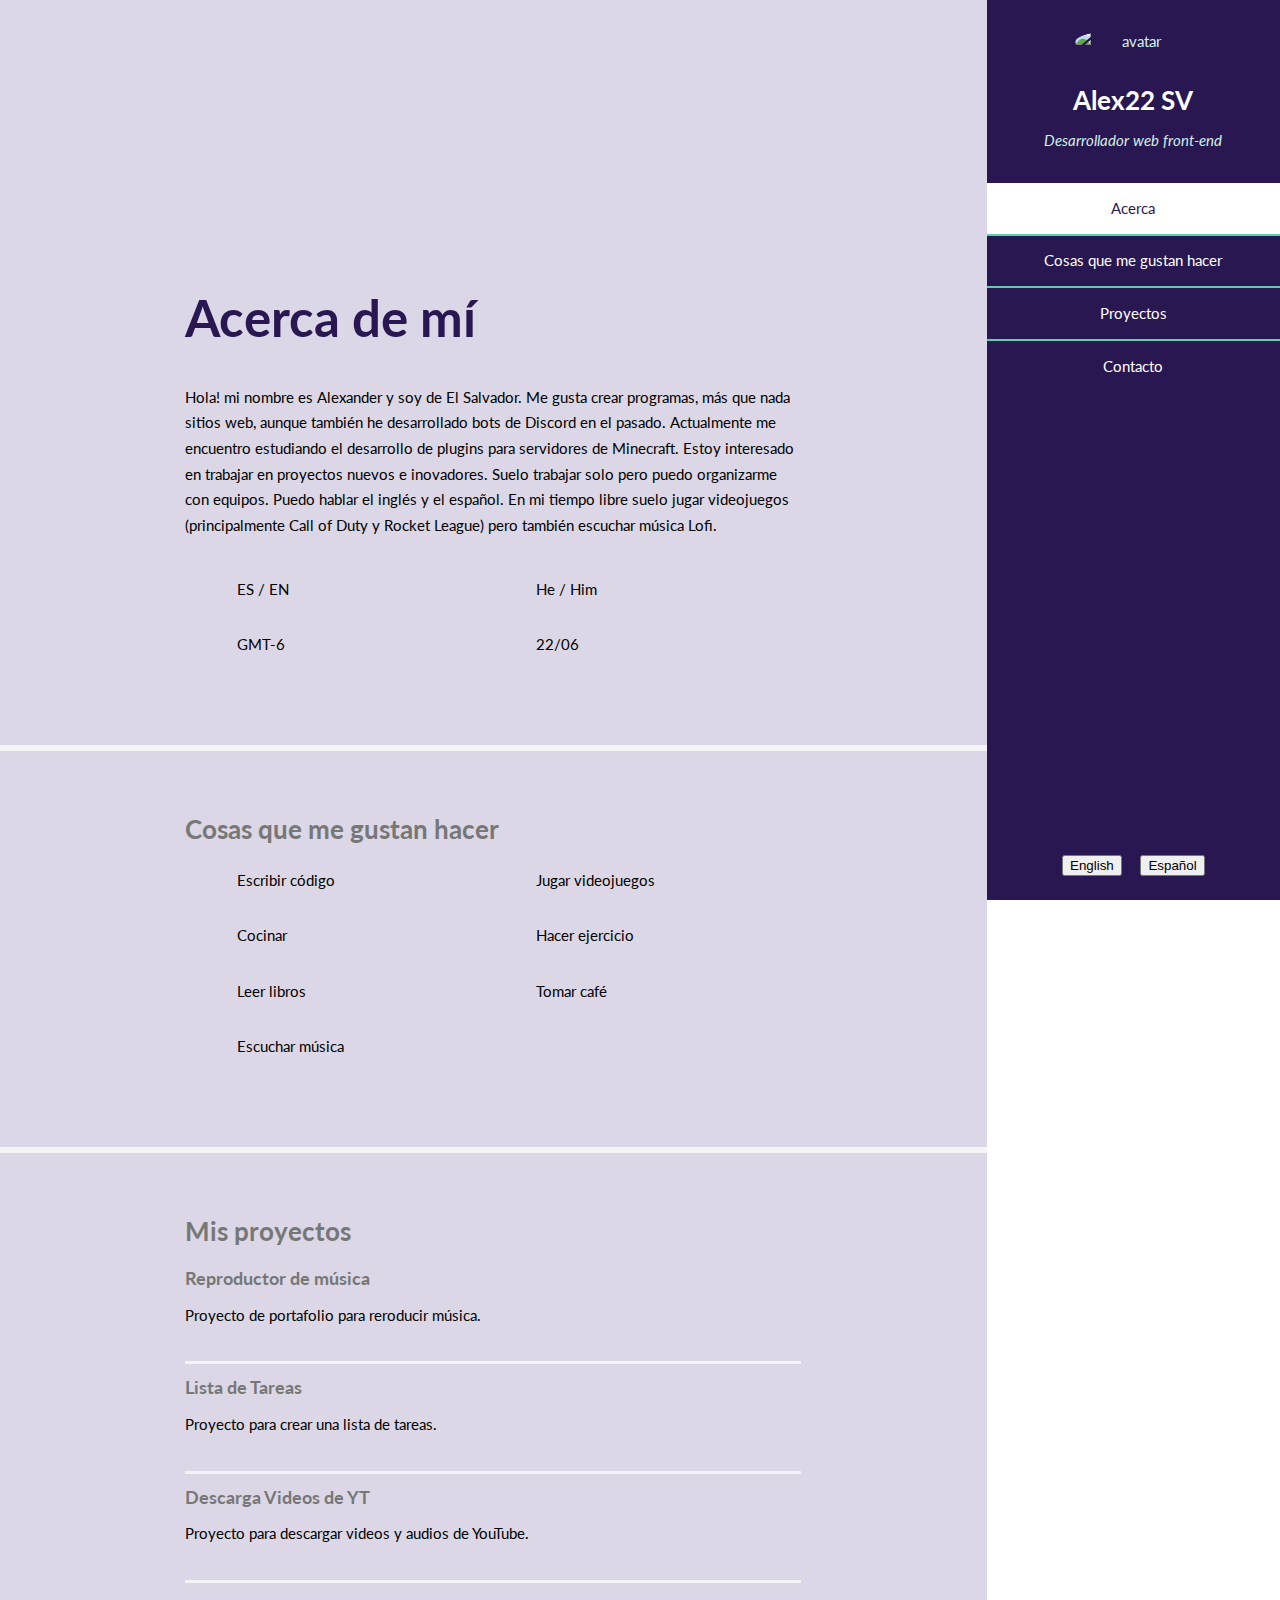
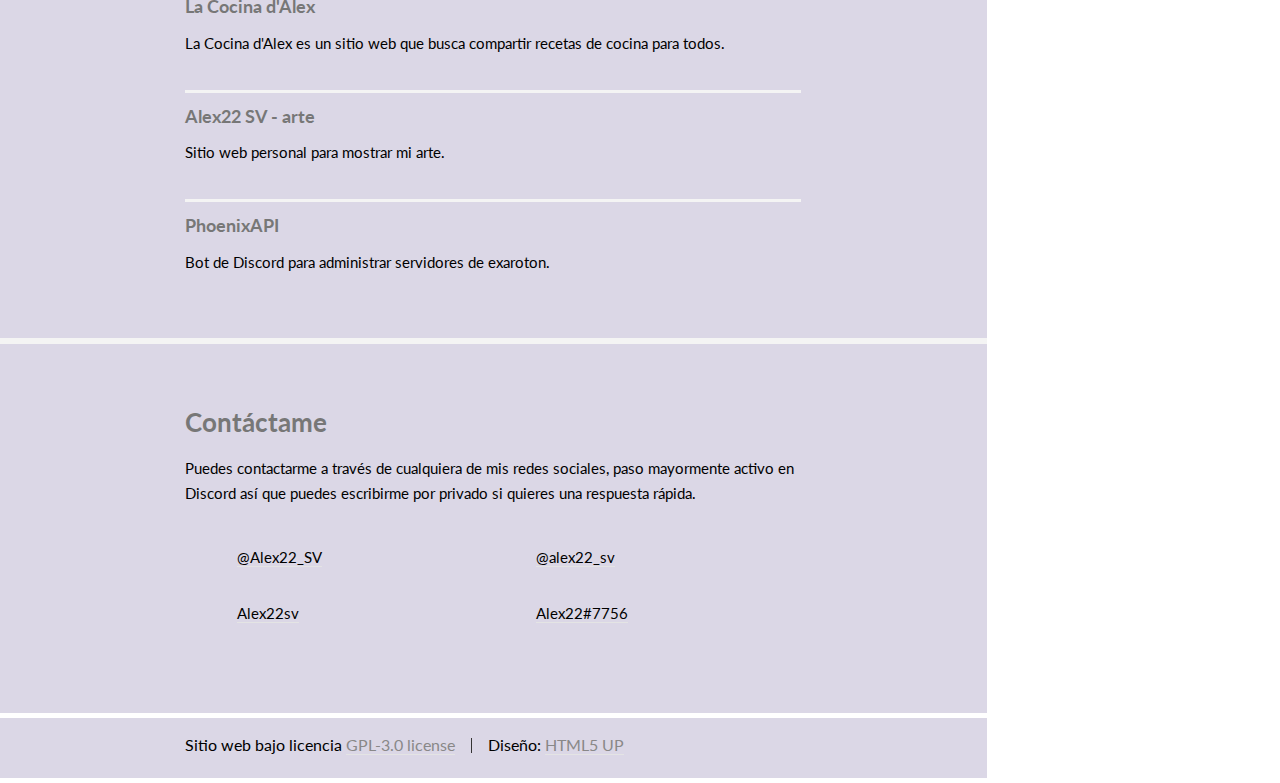
==== index.html @ afa1309d "Hide countdown nav option" ====
<!DOCTYPE HTML>
<!--
	Read Only by HTML5 UP
	html5up.net | @n33co
	Free for personal and commercial use under the CCA 3.0 license (html5up.net/license)
-->
<html>
	<head>
		<title>Alex22 SV</title>
		<meta charset="utf-8" />
		<meta name="viewport" content="width=device-width, initial-scale=1" />
		<!--[if lte IE 8]><script src="assets/js/ie/html5shiv.js"></script><![endif]-->
		<link rel="stylesheet" href="assets/css/main.css" />
		<!--[if lte IE 8]><link rel="stylesheet" href="assets/css/ie8.css" /><![endif]-->
		<link rel="stylesheet" href="https://cdnjs.cloudflare.com/ajax/libs/font-awesome/6.1.1/css/all.min.css">
		<link rel="icon" type="image/icon type" href="images/avatar.png">
	</head>
	<body>

		<!-- Header -->
			<section id="header">
				<header>
					<span class="image avatar"><img src="images/avatar.png" alt="avatar"/></span>
					<h1 id="logo"><a href="#">Alex22 SV</a></h1>
					<p id="occupation">Desarrollador web front-end</p>
				</header>
				<nav id="nav">
					<ul>
						<li><a href="#one" class="active" id="navAbout">Acerca</a></li>
						<!-- <li><a href="#five" id="navCountdown">Cuenta regresiva</a></li> -->
						<li><a href="#two" id="navThingsILikeToDo">Cosas que me gustan hacer</a></li>
						<li><a href="#three" id="navProjects">Proyectos</a></li>
						<li><a href="#four" id="navContact">Contacto</a></li>
					</ul>
				</nav>
				<footer>
					<ul class="icons">
						<!-- <li><a href="https://twitter.com/Alex22_SV" target="_blank" class="icon fa-twitter"><span class="label">Twitter</span></a></li>
						<li><a href="https://www.instagram.com/alex22_sv/" target="_blank" class="icon fa-instagram"><span class="label">Instagram</span></a></li>
						<li><a href="https://github.com/Alex22sv" target="_blank" class="icon fa-github"><span class="label">Github</span></a></li>
						<li><a href="https://discord.com/users/435534715831975938" target="_blank" class="icon fa-discord"><span class="label">Discord</span></a></li> -->
						<li><button onclick="changeLanguage('eng')" class="langbutton">English</button></li>
						<li><button onclick="changeLanguage('es')" class="langbutton">Español</button></li>
					</ul>
				</footer>
			</section>

		<!-- Wrapper -->
			<div id="wrapper">

				<!-- Main -->
					<div id="main">

						<!-- One -->
							<section id="one">
								<div class="container">
									<header class="major">
										<h2 id="titleAboutMe">Acerca de mí</h2>
									</header>
									<p id="descAboutMe">Hola! mi nombre es Alexander y soy de El Salvador. Me gusta crear programas, más que nada sitios web, aunque también he desarrollado bots de Discord en el pasado. Actualmente me encuentro estudiando el desarrollo de plugins para servidores de Minecraft. Estoy interesado en trabajar en proyectos nuevos e inovadores. Suelo trabajar solo pero puedo organizarme con equipos. Puedo hablar el inglés y el español. En mi tiempo libre suelo jugar videojuegos (principalmente Call of Duty y Rocket League) pero también escuchar música Lofi.</p>
									<ul class="feature-icons">
										<li class="fa-language">ES / EN</li>
										<li class="fa-user">He / Him</li>
										<li class="fa-clock">GMT-6</li>
										<li class="fa-cake-candles">22/06</li>
										<!-- <li class="fa-cake-candles"><div id="countdown"><span id="days"></span> días / <span id="hours"></span> horas / <span id="minutes"></span> minutos / <span id="seconds"></span> segundos</li> -->
									</ul>
								</div>
							</section>
						<!-- Birthday countdown -->
							<!-- <section id="five">
								<div class="container">
									<h3 id="countdownTitle">Cuenta regresiva a mi cumpleaños</h3>  
									<h3 id="countdownOverTitle" style="display: none;">¡Es mi cumpleaños!</h3>
									<div id="emojiContent" class="hidden emoji">  
										<span>🥳</span>  
										<span>🎉</span>  
										<span>🎂</span>  
									</div>
									<div id="countdown">  
										<ul>  
											<li><span id="days"></span> <span id="daysText">días</span></li>  
											<li><span id="hours"></span> <span id="hoursText">horas</span></li>  
											<li><span id="minutes"></span > <span id="minutesText">minutos</span></li>  
											<li><span id="seconds"></span> <span id="secondsText">segundos</span></li>  
										</ul>  
									</div>    
								</div>
							</section> -->
						<!-- Two -->
							<section id="two">
								<div class="container">
									<h3 id="thingsILikeToDoTitle">Cosas que me gustan hacer</h3>
									<!-- <p></p> -->
									<ul class="feature-icons">
										<li class="fa-code" id="writeCode">Escribir código</li>
										<li class="fa-gamepad" id="playVideogames">Jugar videojuegos</li>
										<li class="fa-utensils" id="cook">Cocinar</li>
										<li class="fa-dumbbell" id="workout">Hacer ejercicio</li>
										<li class="fa-book" id="readBooks">Leer libros</li>
										<li class="fa-coffee" id="drinkCoffee">Tomar café</li>
										<li class="fa-music" id="listenMusic">Escuchar música</li>
										
									</ul>
								</div>
							</section>

						<!-- Three -->
							<section id="three">
								<div class="container">
									<h3 id="projectsTitle">Mis proyectos</h3>
									<div class="features">
										<article>
											<a href="https://github.com/Alex22sv/ReproductorDeMusica" target="_blank">
												<h4 id="reproductorDeMusica">Reproductor de música</h4>
												<p id="reproductorDeMusicaDesc">Proyecto de portafolio para reroducir música.</p>
											</a>
										</article>
										<article>
											<a href="https://github.com/Alex22sv/ListaDeTareas" target="_blank">
												<h4 id="todoList">Lista de Tareas</h4>
												<p id="todoListDesc">Proyecto para crear una lista de tareas.</p>
											</a>
										</article>
										<article>
											<a href="https://github.com/Alex22sv/DescargaVideosDeYT" target="_blank">
												<h4 id="downloadYtVideos">Descarga Videos de YT</h4>
												<p id="downloadYtVideosDesc">Proyecto para descargar videos y audios de YouTube.</p>
											</a>
										</article>
										<article>
											<a href="https://lacocinadalex.tk" target="_blank">
												<h4 id="laCocinadAlex">La Cocina d'Alex</h4>
												<p id="laCocinadAlexDesc">La Cocina d'Alex es un sitio web que busca compartir recetas de cocina para todos.</p>
											</a>
										</article>
										<article>
											<a href="https://art.alex22sv.tk" target="_blank">
												<h4 id="alex22svArt">Alex22 SV - arte</h4>
												<p id="alex22svArtDesc">Sitio web personal para mostrar mi arte.</p>
											</a>
										</article>
										<article>
											<a href="https://github.com/Alex22sv/PhoenixAPI-Bot" target="_blank">
												<h4 id="phoenixapi">PhoenixAPI</h4>
												<p id="phoenixapiDesc">Bot de Discord para administrar servidores de exaroton.</p>
											</a>
										</article>
									</div>
								</div>
							</section>

						<!-- Four -->
							<section id="four">
								<div class="container">
									<h3 id="contactMeTitle">Contáctame</h3>
									<p id="contactMeDesc">Puedes contactarme a través de cualquiera de mis redes sociales, paso mayormente activo en Discord así que puedes escribirme por privado si quieres una respuesta rápida.</p>
									<ul class="feature-icons">
										<li class="fa-twitter"><a href="https://twitter.com/Alex22_SV" target="_blank">@Alex22_SV</a></li>
										<li class="fa-instagram"><a href="https://www.instagram.com/alex22_sv/" target="_blank">@alex22_sv</a></li>
										<li class="fa-github"><a href="https://github.com/Alex22sv" target="_blank">Alex22sv</a></li>
										<li class="fa-discord"><a href="https://discord.com/users/435534715831975938" target="_blank">Alex22#7756</a></li>
									</ul>
									<!-- <form method="post" action="#">
										<div class="row uniform">
											<div class="6u 12u(xsmall)"><input type="text" name="name" id="name" placeholder="Name" /></div>
											<div class="6u 12u(xsmall)"><input type="email" name="email" id="email" placeholder="Email" /></div>
										</div>
										<div class="row uniform">
											<div class="12u"><input type="text" name="subject" id="subject" placeholder="Subject" /></div>
										</div>
										<div class="row uniform">
											<div class="12u"><textarea name="message" id="message" placeholder="Message" rows="6"></textarea></div>
										</div>
										<div class="row uniform">
											<div class="12u">
												<ul class="actions">
													<li><input type="submit" class="special" value="Send Message" /></li>
													<li><input type="reset" value="Reset Form" /></li>
												</ul>
											</div>
										</div>
									</form> -->
								</div>
							</section>
					
					</div>
					<!-- Footer -->
					<section id="footer">
						<div class="container">
							<ul class="license">
								<li><span id="licenseText">Sitio web bajo licencia</span> <a href="https://www.gnu.org/licenses/gpl-3.0.html" target="_blank">GPL-3.0 license</a></li><li><span id="designText">Diseño</span>: <a href="https://html5up.net/" target="_blank">HTML5 UP</a></li>
							</ul>
						</div>
					</section>
			</div>

		<!-- Scripts -->
			<script src="assets/js/jquery.min.js"></script>
			<script src="assets/js/jquery.scrollzer.min.js"></script>
			<script src="assets/js/jquery.scrolly.min.js"></script>
			<script src="assets/js/skel.min.js"></script>
			<script src="assets/js/util.js"></script>
			<!--[if lte IE 8]><script src="assets/js/ie/respond.min.js"></script><![endif]-->
			<script src="assets/js/main.js"></script>

	</body>
	
</html>
---- assets/css/main.css ----
@import url("https://fonts.googleapis.com/css?family=Lato:400,400italic,700,700italic|Source+Code+Pro:400");

/*
	Read Only by HTML5 UP
	html5up.net | @n33co
	Free for personal and commercial use under the CCA 3.0 license (html5up.net/license)
*/

/* Reset */

	html, body, div, span, applet, object, iframe, h1, h2, h3, h4, h5, h6, p, blockquote, pre, a, abbr, acronym, address, big, cite, code, del, dfn, em, img, ins, kbd, q, s, samp, small, strike, strong, sub, sup, tt, var, b, u, i, center, dl, dt, dd, ol, ul, li, fieldset, form, label, legend, table, caption, tbody, tfoot, thead, tr, th, td, article, aside, canvas, details, embed, figure, figcaption, footer, header, hgroup, menu, nav, output, ruby, section, summary, time, mark, audio, video {
		margin: 0;
		padding: 0;
		border: 0;
		font-size: 100%;
		font: inherit;
		vertical-align: baseline;
	}

	article, aside, details, figcaption, figure, footer, header, hgroup, menu, nav, section {
		display: block;
	}

	body {
		line-height: 1;
	}
	#main {
		background-color: #dbd7e6;
	}

	ol, ul {
		list-style: none;
	}

	blockquote, q {
		quotes: none;
	}

	blockquote:before, blockquote:after, q:before, q:after {
		content: '';
		content: none;
	}

	table {
		border-collapse: collapse;
		border-spacing: 0;
	}

	body {
		-webkit-text-size-adjust: none;
	}

/* Box Model */

	*, *:before, *:after {
		-moz-box-sizing: border-box;
		-webkit-box-sizing: border-box;
		box-sizing: border-box;
	}

/* Containers */

	.container {
		margin-left: auto;
		margin-right: auto;
	}

	.container.\31 25\25 {
		width: 100%;
		max-width: 56.25em;
		min-width: 45em;
	}

	.container.\37 5\25 {
		width: 33.75em;
	}

	.container.\35 0\25 {
		width: 22.5em;
	}

	.container.\32 5\25 {
		width: 11.25em;
	}

	.container {
		width: 45em;
	}

	@media screen and (max-width: 1680px) {

		.container.\31 25\25 {
			width: 100%;
			max-width: 56.25em;
			min-width: 45em;
		}

		.container.\37 5\25 {
			width: 33.75em;
		}

		.container.\35 0\25 {
			width: 22.5em;
		}

		.container.\32 5\25 {
			width: 11.25em;
		}

		.container {
			width: 45em;
		}

	}

	@media screen and (max-width: 1280px) {

		.container.\31 25\25 {
			width: 100%;
			max-width: 52.5em;
			min-width: 42em;
		}

		.container.\37 5\25 {
			width: 31.5em;
		}

		.container.\35 0\25 {
			width: 21em;
		}

		.container.\32 5\25 {
			width: 10.5em;
		}

		.container {
			width: 42em;
		}

	}

	@media screen and (max-width: 1024px) {

		.container.\31 25\25 {
			width: 100%;
			max-width: 106.25%;
			min-width: 85%;
		}

		.container.\37 5\25 {
			width: 63.75%;
		}

		.container.\35 0\25 {
			width: 42.5%;
		}

		.container.\32 5\25 {
			width: 21.25%;
		}

		.container {
			width: 85% !important;
		}

	}

	@media screen and (max-width: 736px) {

		.container.\31 25\25 {
			width: 100%;
			max-width: 112.5%;
			min-width: 90%;
		}

		.container.\37 5\25 {
			width: 67.5%;
		}

		.container.\35 0\25 {
			width: 45%;
		}

		.container.\32 5\25 {
			width: 22.5%;
		}

		.container {
			width: 90% !important;
		}

	}

	@media screen and (max-width: 480px) {

		.container.\31 25\25 {
			width: 100%;
			max-width: 112.5%;
			min-width: 90%;
		}

		.container.\37 5\25 {
			width: 67.5%;
		}

		.container.\35 0\25 {
			width: 45%;
		}

		.container.\32 5\25 {
			width: 22.5%;
		}

		.container {
			width: 90% !important;
		}

	}

/* Grid */

	.row {
		border-bottom: solid 1px transparent;
		-moz-box-sizing: border-box;
		-webkit-box-sizing: border-box;
		box-sizing: border-box;
	}

	.row > * {
		float: left;
		-moz-box-sizing: border-box;
		-webkit-box-sizing: border-box;
		box-sizing: border-box;
	}

	.row:after, .row:before {
		content: '';
		display: block;
		clear: both;
		height: 0;
	}

	.row.uniform > * > :first-child {
		margin-top: 0;
	}

	.row.uniform > * > :last-child {
		margin-bottom: 0;
	}

	.row.\30 \25 > * {
		padding: 0 0 0 0em;
	}

	.row.\30 \25 {
		margin: 0 0 -1px 0em;
	}

	.row.uniform.\30 \25 > * {
		padding: 0em 0 0 0em;
	}

	.row.uniform.\30 \25 {
		margin: 0em 0 -1px 0em;
	}

	.row > * {
		padding: 0 0 0 2em;
	}

	.row {
		margin: 0 0 -1px -2em;
	}

	.row.uniform > * {
		padding: 2em 0 0 2em;
	}

	.row.uniform {
		margin: -2em 0 -1px -2em;
	}

	.row.\32 00\25 > * {
		padding: 0 0 0 4em;
	}

	.row.\32 00\25 {
		margin: 0 0 -1px -4em;
	}

	.row.uniform.\32 00\25 > * {
		padding: 4em 0 0 4em;
	}

	.row.uniform.\32 00\25 {
		margin: -4em 0 -1px -4em;
	}

	.row.\31 50\25 > * {
		padding: 0 0 0 3em;
	}

	.row.\31 50\25 {
		margin: 0 0 -1px -3em;
	}

	.row.uniform.\31 50\25 > * {
		padding: 3em 0 0 3em;
	}

	.row.uniform.\31 50\25 {
		margin: -3em 0 -1px -3em;
	}

	.row.\35 0\25 > * {
		padding: 0 0 0 1em;
	}

	.row.\35 0\25 {
		margin: 0 0 -1px -1em;
	}

	.row.uniform.\35 0\25 > * {
		padding: 1em 0 0 1em;
	}

	.row.uniform.\35 0\25 {
		margin: -1em 0 -1px -1em;
	}

	.row.\32 5\25 > * {
		padding: 0 0 0 0.5em;
	}

	.row.\32 5\25 {
		margin: 0 0 -1px -0.5em;
	}

	.row.uniform.\32 5\25 > * {
		padding: 0.5em 0 0 0.5em;
	}

	.row.uniform.\32 5\25 {
		margin: -0.5em 0 -1px -0.5em;
	}

	.\31 2u, .\31 2u\24 {
		width: 100%;
		clear: none;
		margin-left: 0;
	}

	.\31 1u, .\31 1u\24 {
		width: 91.6666666667%;
		clear: none;
		margin-left: 0;
	}

	.\31 0u, .\31 0u\24 {
		width: 83.3333333333%;
		clear: none;
		margin-left: 0;
	}

	.\39 u, .\39 u\24 {
		width: 75%;
		clear: none;
		margin-left: 0;
	}

	.\38 u, .\38 u\24 {
		width: 66.6666666667%;
		clear: none;
		margin-left: 0;
	}

	.\37 u, .\37 u\24 {
		width: 58.3333333333%;
		clear: none;
		margin-left: 0;
	}

	.\36 u, .\36 u\24 {
		width: 50%;
		clear: none;
		margin-left: 0;
	}

	.\35 u, .\35 u\24 {
		width: 41.6666666667%;
		clear: none;
		margin-left: 0;
	}

	.\34 u, .\34 u\24 {
		width: 33.3333333333%;
		clear: none;
		margin-left: 0;
	}

	.\33 u, .\33 u\24 {
		width: 25%;
		clear: none;
		margin-left: 0;
	}

	.\32 u, .\32 u\24 {
		width: 16.6666666667%;
		clear: none;
		margin-left: 0;
	}

	.\31 u, .\31 u\24 {
		width: 8.3333333333%;
		clear: none;
		margin-left: 0;
	}

	.\31 2u\24 + *,
	.\31 1u\24 + *,
	.\31 0u\24 + *,
	.\39 u\24 + *,
	.\38 u\24 + *,
	.\37 u\24 + *,
	.\36 u\24 + *,
	.\35 u\24 + *,
	.\34 u\24 + *,
	.\33 u\24 + *,
	.\32 u\24 + *,
	.\31 u\24 + * {
		clear: left;
	}

	.\-11u {
		margin-left: 91.66667%;
	}

	.\-10u {
		margin-left: 83.33333%;
	}

	.\-9u {
		margin-left: 75%;
	}

	.\-8u {
		margin-left: 66.66667%;
	}

	.\-7u {
		margin-left: 58.33333%;
	}

	.\-6u {
		margin-left: 50%;
	}

	.\-5u {
		margin-left: 41.66667%;
	}

	.\-4u {
		margin-left: 33.33333%;
	}

	.\-3u {
		margin-left: 25%;
	}

	.\-2u {
		margin-left: 16.66667%;
	}

	.\-1u {
		margin-left: 8.33333%;
	}

	@media screen and (max-width: 1680px) {

		.row > * {
			padding: 0 0 0 2em;
		}

		.row {
			margin: 0 0 -1px -2em;
		}

		.row.uniform > * {
			padding: 2em 0 0 2em;
		}

		.row.uniform {
			margin: -2em 0 -1px -2em;
		}

		.row.\32 00\25 > * {
			padding: 0 0 0 4em;
		}

		.row.\32 00\25 {
			margin: 0 0 -1px -4em;
		}

		.row.uniform.\32 00\25 > * {
			padding: 4em 0 0 4em;
		}

		.row.uniform.\32 00\25 {
			margin: -4em 0 -1px -4em;
		}

		.row.\31 50\25 > * {
			padding: 0 0 0 3em;
		}

		.row.\31 50\25 {
			margin: 0 0 -1px -3em;
		}

		.row.uniform.\31 50\25 > * {
			padding: 3em 0 0 3em;
		}

		.row.uniform.\31 50\25 {
			margin: -3em 0 -1px -3em;
		}

		.row.\35 0\25 > * {
			padding: 0 0 0 1em;
		}

		.row.\35 0\25 {
			margin: 0 0 -1px -1em;
		}

		.row.uniform.\35 0\25 > * {
			padding: 1em 0 0 1em;
		}

		.row.uniform.\35 0\25 {
			margin: -1em 0 -1px -1em;
		}

		.row.\32 5\25 > * {
			padding: 0 0 0 0.5em;
		}

		.row.\32 5\25 {
			margin: 0 0 -1px -0.5em;
		}

		.row.uniform.\32 5\25 > * {
			padding: 0.5em 0 0 0.5em;
		}

		.row.uniform.\32 5\25 {
			margin: -0.5em 0 -1px -0.5em;
		}

		.\31 2u\28xlarge\29, .\31 2u\24\28xlarge\29 {
			width: 100%;
			clear: none;
			margin-left: 0;
		}

		.\31 1u\28xlarge\29, .\31 1u\24\28xlarge\29 {
			width: 91.6666666667%;
			clear: none;
			margin-left: 0;
		}

		.\31 0u\28xlarge\29, .\31 0u\24\28xlarge\29 {
			width: 83.3333333333%;
			clear: none;
			margin-left: 0;
		}

		.\39 u\28xlarge\29, .\39 u\24\28xlarge\29 {
			width: 75%;
			clear: none;
			margin-left: 0;
		}

		.\38 u\28xlarge\29, .\38 u\24\28xlarge\29 {
			width: 66.6666666667%;
			clear: none;
			margin-left: 0;
		}

		.\37 u\28xlarge\29, .\37 u\24\28xlarge\29 {
			width: 58.3333333333%;
			clear: none;
			margin-left: 0;
		}

		.\36 u\28xlarge\29, .\36 u\24\28xlarge\29 {
			width: 50%;
			clear: none;
			margin-left: 0;
		}

		.\35 u\28xlarge\29, .\35 u\24\28xlarge\29 {
			width: 41.6666666667%;
			clear: none;
			margin-left: 0;
		}

		.\34 u\28xlarge\29, .\34 u\24\28xlarge\29 {
			width: 33.3333333333%;
			clear: none;
			margin-left: 0;
		}

		.\33 u\28xlarge\29, .\33 u\24\28xlarge\29 {
			width: 25%;
			clear: none;
			margin-left: 0;
		}

		.\32 u\28xlarge\29, .\32 u\24\28xlarge\29 {
			width: 16.6666666667%;
			clear: none;
			margin-left: 0;
		}

		.\31 u\28xlarge\29, .\31 u\24\28xlarge\29 {
			width: 8.3333333333%;
			clear: none;
			margin-left: 0;
		}

		.\31 2u\24\28xlarge\29 + *,
		.\31 1u\24\28xlarge\29 + *,
		.\31 0u\24\28xlarge\29 + *,
		.\39 u\24\28xlarge\29 + *,
		.\38 u\24\28xlarge\29 + *,
		.\37 u\24\28xlarge\29 + *,
		.\36 u\24\28xlarge\29 + *,
		.\35 u\24\28xlarge\29 + *,
		.\34 u\24\28xlarge\29 + *,
		.\33 u\24\28xlarge\29 + *,
		.\32 u\24\28xlarge\29 + *,
		.\31 u\24\28xlarge\29 + * {
			clear: left;
		}

		.\-11u\28xlarge\29 {
			margin-left: 91.66667%;
		}

		.\-10u\28xlarge\29 {
			margin-left: 83.33333%;
		}

		.\-9u\28xlarge\29 {
			margin-left: 75%;
		}

		.\-8u\28xlarge\29 {
			margin-left: 66.66667%;
		}

		.\-7u\28xlarge\29 {
			margin-left: 58.33333%;
		}

		.\-6u\28xlarge\29 {
			margin-left: 50%;
		}

		.\-5u\28xlarge\29 {
			margin-left: 41.66667%;
		}

		.\-4u\28xlarge\29 {
			margin-left: 33.33333%;
		}

		.\-3u\28xlarge\29 {
			margin-left: 25%;
		}

		.\-2u\28xlarge\29 {
			margin-left: 16.66667%;
		}

		.\-1u\28xlarge\29 {
			margin-left: 8.33333%;
		}

	}

	@media screen and (max-width: 1280px) {

		.row > * {
			padding: 0 0 0 1.5em;
		}

		.row {
			margin: 0 0 -1px -1.5em;
		}

		.row.uniform > * {
			padding: 1.5em 0 0 1.5em;
		}

		.row.uniform {
			margin: -1.5em 0 -1px -1.5em;
		}

		.row.\32 00\25 > * {
			padding: 0 0 0 3em;
		}

		.row.\32 00\25 {
			margin: 0 0 -1px -3em;
		}

		.row.uniform.\32 00\25 > * {
			padding: 3em 0 0 3em;
		}

		.row.uniform.\32 00\25 {
			margin: -3em 0 -1px -3em;
		}

		.row.\31 50\25 > * {
			padding: 0 0 0 2.25em;
		}

		.row.\31 50\25 {
			margin: 0 0 -1px -2.25em;
		}

		.row.uniform.\31 50\25 > * {
			padding: 2.25em 0 0 2.25em;
		}

		.row.uniform.\31 50\25 {
			margin: -2.25em 0 -1px -2.25em;
		}

		.row.\35 0\25 > * {
			padding: 0 0 0 0.75em;
		}

		.row.\35 0\25 {
			margin: 0 0 -1px -0.75em;
		}

		.row.uniform.\35 0\25 > * {
			padding: 0.75em 0 0 0.75em;
		}

		.row.uniform.\35 0\25 {
			margin: -0.75em 0 -1px -0.75em;
		}

		.row.\32 5\25 > * {
			padding: 0 0 0 0.375em;
		}

		.row.\32 5\25 {
			margin: 0 0 -1px -0.375em;
		}

		.row.uniform.\32 5\25 > * {
			padding: 0.375em 0 0 0.375em;
		}

		.row.uniform.\32 5\25 {
			margin: -0.375em 0 -1px -0.375em;
		}

		.\31 2u\28large\29, .\31 2u\24\28large\29 {
			width: 100%;
			clear: none;
			margin-left: 0;
		}

		.\31 1u\28large\29, .\31 1u\24\28large\29 {
			width: 91.6666666667%;
			clear: none;
			margin-left: 0;
		}

		.\31 0u\28large\29, .\31 0u\24\28large\29 {
			width: 83.3333333333%;
			clear: none;
			margin-left: 0;
		}

		.\39 u\28large\29, .\39 u\24\28large\29 {
			width: 75%;
			clear: none;
			margin-left: 0;
		}

		.\38 u\28large\29, .\38 u\24\28large\29 {
			width: 66.6666666667%;
			clear: none;
			margin-left: 0;
		}

		.\37 u\28large\29, .\37 u\24\28large\29 {
			width: 58.3333333333%;
			clear: none;
			margin-left: 0;
		}

		.\36 u\28large\29, .\36 u\24\28large\29 {
			width: 50%;
			clear: none;
			margin-left: 0;
		}

		.\35 u\28large\29, .\35 u\24\28large\29 {
			width: 41.6666666667%;
			clear: none;
			margin-left: 0;
		}

		.\34 u\28large\29, .\34 u\24\28large\29 {
			width: 33.3333333333%;
			clear: none;
			margin-left: 0;
		}

		.\33 u\28large\29, .\33 u\24\28large\29 {
			width: 25%;
			clear: none;
			margin-left: 0;
		}

		.\32 u\28large\29, .\32 u\24\28large\29 {
			width: 16.6666666667%;
			clear: none;
			margin-left: 0;
		}

		.\31 u\28large\29, .\31 u\24\28large\29 {
			width: 8.3333333333%;
			clear: none;
			margin-left: 0;
		}

		.\31 2u\24\28large\29 + *,
		.\31 1u\24\28large\29 + *,
		.\31 0u\24\28large\29 + *,
		.\39 u\24\28large\29 + *,
		.\38 u\24\28large\29 + *,
		.\37 u\24\28large\29 + *,
		.\36 u\24\28large\29 + *,
		.\35 u\24\28large\29 + *,
		.\34 u\24\28large\29 + *,
		.\33 u\24\28large\29 + *,
		.\32 u\24\28large\29 + *,
		.\31 u\24\28large\29 + * {
			clear: left;
		}

		.\-11u\28large\29 {
			margin-left: 91.66667%;
		}

		.\-10u\28large\29 {
			margin-left: 83.33333%;
		}

		.\-9u\28large\29 {
			margin-left: 75%;
		}

		.\-8u\28large\29 {
			margin-left: 66.66667%;
		}

		.\-7u\28large\29 {
			margin-left: 58.33333%;
		}

		.\-6u\28large\29 {
			margin-left: 50%;
		}

		.\-5u\28large\29 {
			margin-left: 41.66667%;
		}

		.\-4u\28large\29 {
			margin-left: 33.33333%;
		}

		.\-3u\28large\29 {
			margin-left: 25%;
		}

		.\-2u\28large\29 {
			margin-left: 16.66667%;
		}

		.\-1u\28large\29 {
			margin-left: 8.33333%;
		}

	}

	@media screen and (max-width: 1024px) {

		.row > * {
			padding: 0 0 0 1.5em;
		}

		.row {
			margin: 0 0 -1px -1.5em;
		}

		.row.uniform > * {
			padding: 1.5em 0 0 1.5em;
		}

		.row.uniform {
			margin: -1.5em 0 -1px -1.5em;
		}

		.row.\32 00\25 > * {
			padding: 0 0 0 3em;
		}

		.row.\32 00\25 {
			margin: 0 0 -1px -3em;
		}

		.row.uniform.\32 00\25 > * {
			padding: 3em 0 0 3em;
		}

		.row.uniform.\32 00\25 {
			margin: -3em 0 -1px -3em;
		}

		.row.\31 50\25 > * {
			padding: 0 0 0 2.25em;
		}

		.row.\31 50\25 {
			margin: 0 0 -1px -2.25em;
		}

		.row.uniform.\31 50\25 > * {
			padding: 2.25em 0 0 2.25em;
		}

		.row.uniform.\31 50\25 {
			margin: -2.25em 0 -1px -2.25em;
		}

		.row.\35 0\25 > * {
			padding: 0 0 0 0.75em;
		}

		.row.\35 0\25 {
			margin: 0 0 -1px -0.75em;
		}

		.row.uniform.\35 0\25 > * {
			padding: 0.75em 0 0 0.75em;
		}

		.row.uniform.\35 0\25 {
			margin: -0.75em 0 -1px -0.75em;
		}

		.row.\32 5\25 > * {
			padding: 0 0 0 0.375em;
		}

		.row.\32 5\25 {
			margin: 0 0 -1px -0.375em;
		}

		.row.uniform.\32 5\25 > * {
			padding: 0.375em 0 0 0.375em;
		}

		.row.uniform.\32 5\25 {
			margin: -0.375em 0 -1px -0.375em;
		}

		.\31 2u\28medium\29, .\31 2u\24\28medium\29 {
			width: 100%;
			clear: none;
			margin-left: 0;
		}

		.\31 1u\28medium\29, .\31 1u\24\28medium\29 {
			width: 91.6666666667%;
			clear: none;
			margin-left: 0;
		}

		.\31 0u\28medium\29, .\31 0u\24\28medium\29 {
			width: 83.3333333333%;
			clear: none;
			margin-left: 0;
		}

		.\39 u\28medium\29, .\39 u\24\28medium\29 {
			width: 75%;
			clear: none;
			margin-left: 0;
		}

		.\38 u\28medium\29, .\38 u\24\28medium\29 {
			width: 66.6666666667%;
			clear: none;
			margin-left: 0;
		}

		.\37 u\28medium\29, .\37 u\24\28medium\29 {
			width: 58.3333333333%;
			clear: none;
			margin-left: 0;
		}

		.\36 u\28medium\29, .\36 u\24\28medium\29 {
			width: 50%;
			clear: none;
			margin-left: 0;
		}

		.\35 u\28medium\29, .\35 u\24\28medium\29 {
			width: 41.6666666667%;
			clear: none;
			margin-left: 0;
		}

		.\34 u\28medium\29, .\34 u\24\28medium\29 {
			width: 33.3333333333%;
			clear: none;
			margin-left: 0;
		}

		.\33 u\28medium\29, .\33 u\24\28medium\29 {
			width: 25%;
			clear: none;
			margin-left: 0;
		}

		.\32 u\28medium\29, .\32 u\24\28medium\29 {
			width: 16.6666666667%;
			clear: none;
			margin-left: 0;
		}

		.\31 u\28medium\29, .\31 u\24\28medium\29 {
			width: 8.3333333333%;
			clear: none;
			margin-left: 0;
		}

		.\31 2u\24\28medium\29 + *,
		.\31 1u\24\28medium\29 + *,
		.\31 0u\24\28medium\29 + *,
		.\39 u\24\28medium\29 + *,
		.\38 u\24\28medium\29 + *,
		.\37 u\24\28medium\29 + *,
		.\36 u\24\28medium\29 + *,
		.\35 u\24\28medium\29 + *,
		.\34 u\24\28medium\29 + *,
		.\33 u\24\28medium\29 + *,
		.\32 u\24\28medium\29 + *,
		.\31 u\24\28medium\29 + * {
			clear: left;
		}

		.\-11u\28medium\29 {
			margin-left: 91.66667%;
		}

		.\-10u\28medium\29 {
			margin-left: 83.33333%;
		}

		.\-9u\28medium\29 {
			margin-left: 75%;
		}

		.\-8u\28medium\29 {
			margin-left: 66.66667%;
		}

		.\-7u\28medium\29 {
			margin-left: 58.33333%;
		}

		.\-6u\28medium\29 {
			margin-left: 50%;
		}

		.\-5u\28medium\29 {
			margin-left: 41.66667%;
		}

		.\-4u\28medium\29 {
			margin-left: 33.33333%;
		}

		.\-3u\28medium\29 {
			margin-left: 25%;
		}

		.\-2u\28medium\29 {
			margin-left: 16.66667%;
		}

		.\-1u\28medium\29 {
			margin-left: 8.33333%;
		}

	}

	@media screen and (max-width: 736px) {

		.row > * {
			padding: 0 0 0 1.25em;
		}

		.row {
			margin: 0 0 -1px -1.25em;
		}

		.row.uniform > * {
			padding: 1.25em 0 0 1.25em;
		}

		.row.uniform {
			margin: -1.25em 0 -1px -1.25em;
		}

		.row.\32 00\25 > * {
			padding: 0 0 0 2.5em;
		}

		.row.\32 00\25 {
			margin: 0 0 -1px -2.5em;
		}

		.row.uniform.\32 00\25 > * {
			padding: 2.5em 0 0 2.5em;
		}

		.row.uniform.\32 00\25 {
			margin: -2.5em 0 -1px -2.5em;
		}

		.row.\31 50\25 > * {
			padding: 0 0 0 1.875em;
		}

		.row.\31 50\25 {
			margin: 0 0 -1px -1.875em;
		}

		.row.uniform.\31 50\25 > * {
			padding: 1.875em 0 0 1.875em;
		}

		.row.uniform.\31 50\25 {
			margin: -1.875em 0 -1px -1.875em;
		}

		.row.\35 0\25 > * {
			padding: 0 0 0 0.625em;
		}

		.row.\35 0\25 {
			margin: 0 0 -1px -0.625em;
		}

		.row.uniform.\35 0\25 > * {
			padding: 0.625em 0 0 0.625em;
		}

		.row.uniform.\35 0\25 {
			margin: -0.625em 0 -1px -0.625em;
		}

		.row.\32 5\25 > * {
			padding: 0 0 0 0.3125em;
		}

		.row.\32 5\25 {
			margin: 0 0 -1px -0.3125em;
		}

		.row.uniform.\32 5\25 > * {
			padding: 0.3125em 0 0 0.3125em;
		}

		.row.uniform.\32 5\25 {
			margin: -0.3125em 0 -1px -0.3125em;
		}

		.\31 2u\28small\29, .\31 2u\24\28small\29 {
			width: 100%;
			clear: none;
			margin-left: 0;
		}

		.\31 1u\28small\29, .\31 1u\24\28small\29 {
			width: 91.6666666667%;
			clear: none;
			margin-left: 0;
		}

		.\31 0u\28small\29, .\31 0u\24\28small\29 {
			width: 83.3333333333%;
			clear: none;
			margin-left: 0;
		}

		.\39 u\28small\29, .\39 u\24\28small\29 {
			width: 75%;
			clear: none;
			margin-left: 0;
		}

		.\38 u\28small\29, .\38 u\24\28small\29 {
			width: 66.6666666667%;
			clear: none;
			margin-left: 0;
		}

		.\37 u\28small\29, .\37 u\24\28small\29 {
			width: 58.3333333333%;
			clear: none;
			margin-left: 0;
		}

		.\36 u\28small\29, .\36 u\24\28small\29 {
			width: 50%;
			clear: none;
			margin-left: 0;
		}

		.\35 u\28small\29, .\35 u\24\28small\29 {
			width: 41.6666666667%;
			clear: none;
			margin-left: 0;
		}

		.\34 u\28small\29, .\34 u\24\28small\29 {
			width: 33.3333333333%;
			clear: none;
			margin-left: 0;
		}

		.\33 u\28small\29, .\33 u\24\28small\29 {
			width: 25%;
			clear: none;
			margin-left: 0;
		}

		.\32 u\28small\29, .\32 u\24\28small\29 {
			width: 16.6666666667%;
			clear: none;
			margin-left: 0;
		}

		.\31 u\28small\29, .\31 u\24\28small\29 {
			width: 8.3333333333%;
			clear: none;
			margin-left: 0;
		}

		.\31 2u\24\28small\29 + *,
		.\31 1u\24\28small\29 + *,
		.\31 0u\24\28small\29 + *,
		.\39 u\24\28small\29 + *,
		.\38 u\24\28small\29 + *,
		.\37 u\24\28small\29 + *,
		.\36 u\24\28small\29 + *,
		.\35 u\24\28small\29 + *,
		.\34 u\24\28small\29 + *,
		.\33 u\24\28small\29 + *,
		.\32 u\24\28small\29 + *,
		.\31 u\24\28small\29 + * {
			clear: left;
		}

		.\-11u\28small\29 {
			margin-left: 91.66667%;
		}

		.\-10u\28small\29 {
			margin-left: 83.33333%;
		}

		.\-9u\28small\29 {
			margin-left: 75%;
		}

		.\-8u\28small\29 {
			margin-left: 66.66667%;
		}

		.\-7u\28small\29 {
			margin-left: 58.33333%;
		}

		.\-6u\28small\29 {
			margin-left: 50%;
		}

		.\-5u\28small\29 {
			margin-left: 41.66667%;
		}

		.\-4u\28small\29 {
			margin-left: 33.33333%;
		}

		.\-3u\28small\29 {
			margin-left: 25%;
		}

		.\-2u\28small\29 {
			margin-left: 16.66667%;
		}

		.\-1u\28small\29 {
			margin-left: 8.33333%;
		}

	}

	@media screen and (max-width: 480px) {

		.row > * {
			padding: 0 0 0 1.25em;
		}

		.row {
			margin: 0 0 -1px -1.25em;
		}

		.row.uniform > * {
			padding: 1.25em 0 0 1.25em;
		}

		.row.uniform {
			margin: -1.25em 0 -1px -1.25em;
		}

		.row.\32 00\25 > * {
			padding: 0 0 0 2.5em;
		}

		.row.\32 00\25 {
			margin: 0 0 -1px -2.5em;
		}

		.row.uniform.\32 00\25 > * {
			padding: 2.5em 0 0 2.5em;
		}

		.row.uniform.\32 00\25 {
			margin: -2.5em 0 -1px -2.5em;
		}

		.row.\31 50\25 > * {
			padding: 0 0 0 1.875em;
		}

		.row.\31 50\25 {
			margin: 0 0 -1px -1.875em;
		}

		.row.uniform.\31 50\25 > * {
			padding: 1.875em 0 0 1.875em;
		}

		.row.uniform.\31 50\25 {
			margin: -1.875em 0 -1px -1.875em;
		}

		.row.\35 0\25 > * {
			padding: 0 0 0 0.625em;
		}

		.row.\35 0\25 {
			margin: 0 0 -1px -0.625em;
		}

		.row.uniform.\35 0\25 > * {
			padding: 0.625em 0 0 0.625em;
		}

		.row.uniform.\35 0\25 {
			margin: -0.625em 0 -1px -0.625em;
		}

		.row.\32 5\25 > * {
			padding: 0 0 0 0.3125em;
		}

		.row.\32 5\25 {
			margin: 0 0 -1px -0.3125em;
		}

		.row.uniform.\32 5\25 > * {
			padding: 0.3125em 0 0 0.3125em;
		}

		.row.uniform.\32 5\25 {
			margin: -0.3125em 0 -1px -0.3125em;
		}

		.\31 2u\28xsmall\29, .\31 2u\24\28xsmall\29 {
			width: 100%;
			clear: none;
			margin-left: 0;
		}

		.\31 1u\28xsmall\29, .\31 1u\24\28xsmall\29 {
			width: 91.6666666667%;
			clear: none;
			margin-left: 0;
		}

		.\31 0u\28xsmall\29, .\31 0u\24\28xsmall\29 {
			width: 83.3333333333%;
			clear: none;
			margin-left: 0;
		}

		.\39 u\28xsmall\29, .\39 u\24\28xsmall\29 {
			width: 75%;
			clear: none;
			margin-left: 0;
		}

		.\38 u\28xsmall\29, .\38 u\24\28xsmall\29 {
			width: 66.6666666667%;
			clear: none;
			margin-left: 0;
		}

		.\37 u\28xsmall\29, .\37 u\24\28xsmall\29 {
			width: 58.3333333333%;
			clear: none;
			margin-left: 0;
		}

		.\36 u\28xsmall\29, .\36 u\24\28xsmall\29 {
			width: 50%;
			clear: none;
			margin-left: 0;
		}

		.\35 u\28xsmall\29, .\35 u\24\28xsmall\29 {
			width: 41.6666666667%;
			clear: none;
			margin-left: 0;
		}

		.\34 u\28xsmall\29, .\34 u\24\28xsmall\29 {
			width: 33.3333333333%;
			clear: none;
			margin-left: 0;
		}

		.\33 u\28xsmall\29, .\33 u\24\28xsmall\29 {
			width: 25%;
			clear: none;
			margin-left: 0;
		}

		.\32 u\28xsmall\29, .\32 u\24\28xsmall\29 {
			width: 16.6666666667%;
			clear: none;
			margin-left: 0;
		}

		.\31 u\28xsmall\29, .\31 u\24\28xsmall\29 {
			width: 8.3333333333%;
			clear: none;
			margin-left: 0;
		}

		.\31 2u\24\28xsmall\29 + *,
		.\31 1u\24\28xsmall\29 + *,
		.\31 0u\24\28xsmall\29 + *,
		.\39 u\24\28xsmall\29 + *,
		.\38 u\24\28xsmall\29 + *,
		.\37 u\24\28xsmall\29 + *,
		.\36 u\24\28xsmall\29 + *,
		.\35 u\24\28xsmall\29 + *,
		.\34 u\24\28xsmall\29 + *,
		.\33 u\24\28xsmall\29 + *,
		.\32 u\24\28xsmall\29 + *,
		.\31 u\24\28xsmall\29 + * {
			clear: left;
		}

		.\-11u\28xsmall\29 {
			margin-left: 91.66667%;
		}

		.\-10u\28xsmall\29 {
			margin-left: 83.33333%;
		}

		.\-9u\28xsmall\29 {
			margin-left: 75%;
		}

		.\-8u\28xsmall\29 {
			margin-left: 66.66667%;
		}

		.\-7u\28xsmall\29 {
			margin-left: 58.33333%;
		}

		.\-6u\28xsmall\29 {
			margin-left: 50%;
		}

		.\-5u\28xsmall\29 {
			margin-left: 41.66667%;
		}

		.\-4u\28xsmall\29 {
			margin-left: 33.33333%;
		}

		.\-3u\28xsmall\29 {
			margin-left: 25%;
		}

		.\-2u\28xsmall\29 {
			margin-left: 16.66667%;
		}

		.\-1u\28xsmall\29 {
			margin-left: 8.33333%;
		}

	}

/* Basic */

	body {
		background: #fff;
	}

	body, input, select, textarea {
		color: black;
		font-family: "Lato", sans-serif;
		font-size: 16pt;
		font-weight: 400;
		line-height: 1.75em;
	}

	a {
		-moz-transition: color 0.2s ease-in-out, border-color 0.2s ease-in-out;
		-webkit-transition: color 0.2s ease-in-out, border-color 0.2s ease-in-out;
		-ms-transition: color 0.2s ease-in-out, border-color 0.2s ease-in-out;
		transition: color 0.2s ease-in-out, border-color 0.2s ease-in-out;
		border-bottom: solid 1px #e4e4e4;
		color: inherit;
		text-decoration: none;
	}

		a:hover {
			border-bottom-color: transparent;
			color: #291752 !important;
		}

	strong, b {
		color: #777;
		font-weight: 700;
	}

	em, i {
		font-style: italic;
	}

	p {
		margin: 0 0 2.25em 0;
	}

	h1, h2, h3, h4, h5, h6 {
		color: #777;
		font-weight: 700;
		line-height: 1em;
		margin: 0 0 0.5625em 0;
	}

		h1 a, h2 a, h3 a, h4 a, h5 a, h6 a {
			border: 0;
			color: inherit;
			text-decoration: none;
		}

	h2 {
		font-size: 2em;
		line-height: 1.5em;
	}

	h3 {
		font-size: 1.75em;
		line-height: 1.5em;
	}

	h4 {
		font-size: 1.25em;
		line-height: 1.5em;
	}

	h5 {
		font-size: 0.9em;
		line-height: 1.5em;
	}

	h6 {
		font-size: 0.7em;
		line-height: 1.5em;
	}

	sub {
		font-size: 0.8em;
		position: relative;
		top: 0.5em;
	}

	sup {
		font-size: 0.8em;
		position: relative;
		top: -0.5em;
	}

	hr {
		border: 0;
		border-bottom: solid 2px #f4f4f4;
		margin: 2.25em 0;
	}

		hr.major {
			margin: 3.375em 0;
		}

	blockquote {
		border-left: solid 8px #e4e4e4;
		font-style: italic;
		margin: 0 0 2.25em 0;
		padding: 0.5em 0 0.5em 2em;
	}

	code {
		background: #555;
		border-radius: 5px;
		color: #fff;
		font-family: "Source Code Pro", monospace;
		font-size: 0.9em;
		margin: 0 0.25em;
		padding: 0.25em 0.65em;
	}

	pre {
		font-family: "Source Code Pro", monospace;
		font-size: 0.9em;
		margin: 0 0 2.25em 0;
	}

		pre code {
			-webkit-overflow-scrolling: touch;
			display: block;
			line-height: 1.5em;
			overflow-x: auto;
			padding: 1em 1.5em;
		}

	.align-left {
		text-align: left;
	}

	.align-center {
		text-align: center;
	}

	.align-right {
		text-align: right;
	}

/* Section/Article */

	section.special, article.special {
		text-align: center;
	}

	header p {
		color: #aaa;
		position: relative;
		margin: 0 0 1.6875em 0;
	}

	header h2 + p {
		font-size: 1.25em;
		margin-top: -0.5em;
		line-height: 1.5em;
	}

	header h3 + p {
		font-size: 1.1em;
		margin-top: -0.35em;
		line-height: 1.5em;
	}

	header h4 + p,
	header h5 + p,
	header h6 + p {
		font-size: 0.9em;
		margin-top: -0.25em;
		line-height: 1.5em;
	}

	header.major h2 {
		color: #291752;
		font-size: 3.5em;
	}

		header.major h2 + p {
			color: #777;
			font-size: 1.75em;
			font-weight: 700;
			margin-top: -0.75em;
		}

/* Form */

	form {
		margin: 0 0 2.25em 0;
	}

	label {
		color: #777;
		display: block;
		font-size: 0.9em;
		font-weight: 700;
		margin: 0 0 1.125em 0;
	}

	input::-moz-focus-inner {
		border: 0;
		padding: 0;
	}

	input[type="text"],
	input[type="password"],
	input[type="email"],
	select,
	textarea {
		-moz-appearance: none;
		-webkit-appearance: none;
		-ms-appearance: none;
		appearance: none;
		border-radius: 5px;
		border: none;
		border: solid 2px #e4e4e4;
		color: inherit;
		display: block;
		outline: 0;
		padding: 0 1em;
		text-decoration: none;
		width: 100%;
	}

		input[type="text"]:invalid,
		input[type="password"]:invalid,
		input[type="email"]:invalid,
		select:invalid,
		textarea:invalid {
			box-shadow: none;
		}

		input[type="text"]:focus,
		input[type="password"]:focus,
		input[type="email"]:focus,
		select:focus,
		textarea:focus {
			border-color: #291752;
		}

	.select-wrapper {
		text-decoration: none;
		display: block;
		position: relative;
	}

		.select-wrapper:before {
			-moz-osx-font-smoothing: grayscale;
			-webkit-font-smoothing: antialiased;
			font-family: FontAwesome;
			font-style: normal;
			font-weight: normal;
			text-transform: none !important;
		}

		.select-wrapper:before {
			color: #e4e4e4;
			content: '\f078';
			display: block;
			height: 2.75em;
			line-height: 2.75em;
			pointer-events: none;
			position: absolute;
			right: 0;
			text-align: center;
			top: 0;
			width: 2.75em;
		}

		.select-wrapper select::-ms-expand {
			display: none;
		}

	input[type="text"],
	input[type="password"],
	input[type="email"],
	select {
		height: 2.75em;
	}

	textarea {
		padding: 0.75em 1em;
	}

	input[type="checkbox"],
	input[type="radio"] {
		-moz-appearance: none;
		-webkit-appearance: none;
		-ms-appearance: none;
		appearance: none;
		display: block;
		float: left;
		margin-right: -2em;
		opacity: 0;
		width: 1em;
		z-index: -1;
	}

		input[type="checkbox"] + label,
		input[type="radio"] + label {
			text-decoration: none;
			color: black;
			cursor: pointer;
			display: inline-block;
			font-size: 1em;
			font-weight: 400;
			padding-left: 2.4em;
			padding-right: 0.75em;
			position: relative;
		}

			input[type="checkbox"] + label:before,
			input[type="radio"] + label:before {
				-moz-osx-font-smoothing: grayscale;
				-webkit-font-smoothing: antialiased;
				font-family: FontAwesome;
				font-style: normal;
				font-weight: normal;
				text-transform: none !important;
			}

			input[type="checkbox"] + label:before,
			input[type="radio"] + label:before {
				background: #fafafa;
				border-radius: 5px;
				border: solid 2px #e4e4e4;
				content: '';
				display: inline-block;
				height: 1.65em;
				left: 0;
				line-height: 1.58125em;
				position: absolute;
				text-align: center;
				top: 0;
				width: 1.65em;
			}

		input[type="checkbox"]:checked + label:before,
		input[type="radio"]:checked + label:before {
			background: #989898;
			border-color: #989898;
			color: #ffffff;
			content: '\f00c';
		}

		input[type="checkbox"]:focus + label:before,
		input[type="radio"]:focus + label:before {
			border-color: #291752;
		}

	input[type="checkbox"] + label:before {
		border-radius: 5px;
	}

	input[type="radio"] + label:before {
		border-radius: 100%;
	}

	::-webkit-input-placeholder {
		color: #aaa !important;
		font-style: italic;
		opacity: 1.0;
	}

	:-moz-placeholder {
		color: #aaa !important;
		font-style: italic;
		opacity: 1.0;
	}

	::-moz-placeholder {
		color: #aaa !important;
		font-style: italic;
		opacity: 1.0;
	}

	:-ms-input-placeholder {
		color: #aaa !important;
		font-style: italic;
		opacity: 1.0;
	}

	.formerize-placeholder {
		color: #aaa !important;
		font-style: italic;
		opacity: 1.0;
	}

/* Box */

	.box {
		border-radius: 5px;
		border: solid 2px #e4e4e4;
		margin-bottom: 2.25em;
		padding: 1.5em;
	}

		.box > :last-child,
		.box > :last-child > :last-child,
		.box > :last-child > :last-child > :last-child {
			margin-bottom: 0;
		}

		.box.alt {
			border: 0;
			border-radius: 0;
			padding: 0;
		}

/* Icon */

	.icon {
		text-decoration: none;
		border-bottom: none;
		position: relative;
	}

		.icon:before {
			-moz-osx-font-smoothing: grayscale;
			-webkit-font-smoothing: antialiased;
			font-family: FontAwesome;
			font-style: normal;
			font-weight: normal;
			text-transform: none !important;
		}

		.icon > .label {
			display: none;
		}

/* Image */

	.image {
		border-radius: 5px;
		border: 0;
		display: inline-block;
		position: relative;
	}

		.image img {
			border-radius: 5px;
			display: block;
		}

		.image.left {
			float: left;
			margin: 0 2.5em 2em 0;
			top: 0.25em;
		}

		.image.right {
			float: right;
			margin: 0 0 2em 2.5em;
			top: 0.25em;
		}

		.image.fit {
			display: block;
			margin: 0 0 2.25em 0;
			width: 100%;
		}

			.image.fit img {
				display: block;
				width: 100%;
			}

		.image.avatar {
			border-radius: 100%;
			overflow: hidden;
		}

			.image.avatar img {
				border-radius: 100%;
				display: block;
				width: 100%;
			}

/* List */

	ol {
		list-style: decimal;
		margin: 0 0 2.25em 0;
		padding-left: 1.25em;
	}

		ol li {
			padding-left: 0.25em;
		}

	ul {
		list-style: disc;
		margin: 0 0 2.25em 0;
		padding-left: 1em;
	}

		ul li {
			padding-left: 0.5em;
		}

		ul.alt {
			list-style: none;
			padding-left: 0;
		}

			ul.alt li {
				border-top: solid 2px #f4f4f4;
				padding: 0.5em 0;
			}

				ul.alt li:first-child {
					border-top: 0;
					padding-top: 0;
				}

		ul.feature-icons {
			list-style: none;
			padding-left: 0;
		}

			ul.feature-icons li {
				text-decoration: none;
				display: inline-block;
				margin: 0 0 1.6875em 0;
				padding: 0.35em 0 0 3.5em;
				position: relative;
				vertical-align: top;
				width: 48%;
			}

				ul.feature-icons li:before {
					-moz-osx-font-smoothing: grayscale;
					-webkit-font-smoothing: antialiased;
					font-family: FontAwesome;
					font-style: normal;
					font-weight: normal;
					text-transform: none !important;
				}

				ul.feature-icons li:before {
					background: #291752;
					border-radius: 100%;
					color: #ffffff;
					display: block;
					height: 2.5em;
					left: 0;
					line-height: 2.5em;
					position: absolute;
					text-align: center;
					top: 0;
					width: 2.5em;
				}

		ul.icons {
			cursor: default;
			list-style: none;
			padding-left: 0;
		}

			ul.icons li {
				display: inline-block;
				padding: 0 1em 0 0;
			}

				ul.icons li:last-child {
					padding-right: 0 !important;
				}

				ul.icons li .icon:before {
					font-size: 1.25em;
				}

		ul.actions {
			cursor: default;
			list-style: none;
			padding-left: 0;
		}

			ul.actions li {
				display: inline-block;
				padding: 0 1.125em 0 0;
				vertical-align: middle;
			}

				ul.actions li:last-child {
					padding-right: 0;
				}

			ul.actions.small li {
				padding: 0 0.5625em 0 0;
			}

			ul.actions.vertical li {
				display: block;
				padding: 1.125em 0 0 0;
			}

				ul.actions.vertical li:first-child {
					padding-top: 0;
				}

				ul.actions.vertical li > * {
					margin-bottom: 0;
				}

			ul.actions.vertical.small li {
				padding: 0.5625em 0 0 0;
			}

				ul.actions.vertical.small li:first-child {
					padding-top: 0;
				}

			ul.actions.fit {
				display: table;
				margin-left: -1.125em;
				padding: 0;
				table-layout: fixed;
				width: calc(100% + 1.125em);
			}

				ul.actions.fit li {
					display: table-cell;
					padding: 0 0 0 1.125em;
				}

					ul.actions.fit li > * {
						margin-bottom: 0;
					}

				ul.actions.fit.small {
					margin-left: -0.5625em;
					width: calc(100% + 0.5625em);
				}

					ul.actions.fit.small li {
						padding: 0 0 0 0.5625em;
					}

	dl {
		margin: 0 0 2.25em 0;
	}

/* Table */

	.table-wrapper {
		-webkit-overflow-scrolling: touch;
		overflow-x: auto;
	}

	table {
		margin: 0 0 2.25em 0;
		width: 100%;
	}

		table tbody tr {
			border: solid 2px #f4f4f4;
			border-left: 0;
			border-right: 0;
		}

			table tbody tr:nth-child(2n + 1) {
				background-color: #fafafa;
			}

		table td {
			padding: 0.75em 0.75em;
		}

		table th {
			color: #777;
			font-size: 0.9em;
			font-weight: 700;
			padding: 0 0.75em 0.75em 0.75em;
			text-align: left;
		}

		table thead {
			border-bottom: solid 4px #e4e4e4;
		}

		table tfoot {
			border-top: solid 4px #e4e4e4;
		}

		table.alt {
			border-collapse: separate;
		}

			table.alt tbody tr td {
				border: solid 2px #e4e4e4;
				border-left-width: 0;
				border-top-width: 0;
			}

				table.alt tbody tr td:first-child {
					border-left-width: 2px;
				}

			table.alt tbody tr:first-child td {
				border-top-width: 2px;
			}

			table.alt thead {
				border-bottom: 0;
			}

			table.alt tfoot {
				border-top: 0;
			}

/* Button */

	input[type="submit"],
	input[type="reset"],
	input[type="button"],
	.button {
		-moz-appearance: none;
		-webkit-appearance: none;
		-ms-appearance: none;
		appearance: none;
		-moz-transition: background-color 0.2s ease-in-out, color 0.2s ease-in-out;
		-webkit-transition: background-color 0.2s ease-in-out, color 0.2s ease-in-out;
		-ms-transition: background-color 0.2s ease-in-out, color 0.2s ease-in-out;
		transition: background-color 0.2s ease-in-out, color 0.2s ease-in-out;
		background-color: #989898;
		border-radius: 5px;
		border: 0;
		color: #ffffff !important;
		cursor: pointer;
		display: inline-block;
		font-weight: 700;
		height: 2.75em;
		line-height: 2.75em;
		padding: 0 1.5em;
		text-align: center;
		text-decoration: none;
		white-space: nowrap;
	}

		input[type="submit"]:hover,
		input[type="reset"]:hover,
		input[type="button"]:hover,
		.button:hover {
			background-color: #a5a5a5;
			color: #ffffff !important;
		}

		input[type="submit"]:active,
		input[type="reset"]:active,
		input[type="button"]:active,
		.button:active {
			background-color: #8b8b8b;
		}

		input[type="submit"].icon,
		input[type="reset"].icon,
		input[type="button"].icon,
		.button.icon {
			padding-left: 1.35em;
		}

			input[type="submit"].icon:before,
			input[type="reset"].icon:before,
			input[type="button"].icon:before,
			.button.icon:before {
				margin-right: 0.5em;
			}

		input[type="submit"].fit,
		input[type="reset"].fit,
		input[type="button"].fit,
		.button.fit {
			display: block;
			margin: 0 0 1.125em 0;
			width: 100%;
		}

		input[type="submit"].small,
		input[type="reset"].small,
		input[type="button"].small,
		.button.small {
			font-size: 0.8em;
		}

		input[type="submit"].big,
		input[type="reset"].big,
		input[type="button"].big,
		.button.big {
			font-size: 1.35em;
		}

		input[type="submit"].alt,
		input[type="reset"].alt,
		input[type="button"].alt,
		.button.alt {
			background-color: transparent;
			box-shadow: inset 0 0 0 2px #e4e4e4;
			color: #777 !important;
		}

			input[type="submit"].alt:hover,
			input[type="reset"].alt:hover,
			input[type="button"].alt:hover,
			.button.alt:hover {
				background-color: #f4f4f4;
				color: #777 !important;
			}

			input[type="submit"].alt:active,
			input[type="reset"].alt:active,
			input[type="button"].alt:active,
			.button.alt:active {
				background-color: #eaeaea;
			}

			input[type="submit"].alt.icon:before,
			input[type="reset"].alt.icon:before,
			input[type="button"].alt.icon:before,
			.button.alt.icon:before {
				color: #aaa;
			}

		input[type="submit"].special,
		input[type="reset"].special,
		input[type="button"].special,
		.button.special {
			background-color: #291752;
			color: #ffffff !important;
		}

			input[type="submit"].special:hover,
			input[type="reset"].special:hover,
			input[type="button"].special:hover,
			.button.special:hover {
				background-color: #5ed0b1;
			}

			input[type="submit"].special:active,
			input[type="reset"].special:active,
			input[type="button"].special:active,
			.button.special:active {
				background-color: #39c29d;
			}

		input[type="submit"].disabled, input[type="submit"]:disabled,
		input[type="reset"].disabled,
		input[type="reset"]:disabled,
		input[type="button"].disabled,
		input[type="button"]:disabled,
		.button.disabled,
		.button:disabled {
			background-color: black !important;
			box-shadow: inset 0 -0.15em 0 0 rgba(0, 0, 0, 0.15);
			color: #fff !important;
			cursor: default;
			opacity: 0.25;
		}

/* Features */
	.features article {
		border-top: solid 3px #f4f4f4;
		margin-bottom: 10px;
		padding-top: 10px;
	}

		.features article:first-child {
			border-top: 0;
			padding-top: 0;
		}

		/* .features article .image {
			display: inline-block;
			padding-right: 2.5em;
			vertical-align: middle;
			width: 48%;
		}

		.features article .image img {
			display: block;
			width: 100%;
		} */

		.features article .inner > :last-child {
			margin-bottom: 0;
		}

/* Header */

	#header {
		background: #291752;
		color: #d1f1e9;
		height: 100%;
		position: fixed;
		text-align: center;
		top: 0;
		width: 23em;
		right: 0;
	}

		#header h1, #header h2, #header h3, #header h4, #header h5, #header h6 {
			color: #ffffff;
		}

			#header h1 a, #header h2 a, #header h3 a, #header h4 a, #header h5 a, #header h6 a {
				color: #ffffff;
			}

		#header header p {
			color: #b6e9dc;
		}

		#header a {
			color: #d1f1e9;
		}

			#header a:hover {
				color: #ffffff !important;
			}

		#header > header {
			padding: 3em;
		}

			#header > header .avatar {
				display: block;
				margin: 0 auto 2.25em auto;
				width: 8em;
			}

			#header > header h1 {
				font-size: 1.75em;
				margin: 0;
			}

			#header > header p {
				color: #d1f1e9;
				font-style: italic;
				margin: 1em 0 0 0;
			}

		#header > footer {
			bottom: 0;
			left: 0;
			padding: 2em;
			position: absolute;
			width: 100%;
		}

			#header > footer .icons {
				margin: 0;
			}

				#header > footer .icons li a {
					color: #b6e9dc;
				}

		#header > nav ul {
			list-style: none;
			margin: 0;
			padding: 0;
		}

			#header > nav ul li {
				border-top: solid 2px #5ccfb0;
				display: block;
				padding: 0;
			}

				#header > nav ul li a {
					-moz-transition: none;
					-webkit-transition: none;
					-ms-transition: none;
					transition: none;
					border: 0;
					color: #ffffff !important;
					display: block;
					padding: 0.85em 0;
					text-decoration: none;
				}

					#header > nav ul li a.active {
						background: #fff;
						color: #291752 !important;
					}

				#header > nav ul li:first-child {
					border-top: 0;
				}

/* Wrapper */

	#wrapper {
		background: #fff;
		padding-right: 23em;
	}

/* Main */

	#main > section {
		border-top: solid 6px #f4f4f4;
	}

		#main > section > .container {
			padding: 6em 0 4em 0;
		}

		#main > section:first-child {
			border-top: 0;
		}

/* One */

	#one:before {
		background-image: url("../../images/banner.png");
		background-position: top right;
		background-repeat: no-repeat;
		background-size: cover;
		content: '';
		display: block;
		height: 15em;
		width: 100%;
	}

/* Footer */

	#footer {
		background: #dbd7e6;
		border-top: 0;
		color: #c0c0c0;
		overflow: hidden;
		margin: 5px 0;
		height: 60px;
	}

		#footer .license {
			line-height: 1em;
			list-style: none;
			padding: 0;
		}

			#footer .license li {
				border-left: solid 1px #353434;
				color: black;
				display: inline-block;
				font-size: 16px;
				margin-left: 1em;
				padding-left: 1em;
				margin-top: 20px;
			}

				#footer .license li:first-child {
					border-left: 0;
					margin-left: 0;
					padding-left: 0;
				}

				#footer .license li a {
					color: #898888;
				}

/* XLarge */

	@media screen and (max-width: 1680px) {

		/* Basic */

			body, input, select, textarea {
				font-size: 13pt;
			}

		/* Header */

			#header {
				width: 21em;
			}

				#header > header {
					padding: 2em;
				}

				#header > footer {
					padding: 1.5em;
				}

		/* Wrapper */

			#wrapper {
				padding-right: 21em;
			}

		/* Main */

			#main > section > .container {
				padding: 4em 0 2em 0;
			}

	}

/* Large */

	@media screen and (max-width: 1280px) {

		/* Basic */

			body, input, select, textarea {
				font-size: 11pt;
			}

		/* Header */

			#header {
				width: 20em;
			}

		/* Wrapper */

			#wrapper {
				padding-right: 20em;
			}

	}

/* Medium */

	#titleBar {
		display: none;
	}

	@media screen and (max-width: 1024px) {

		/* Basic */

			html, body {
				overflow-x: hidden;
			}

			body, input, select, textarea {
				font-size: 12pt;
			}

		/* Image */

			.image.left, .image.right {
				max-width: 40%;
			}

				.image.left img, .image.right img {
					width: 100%;
				}

		/* Header */

			#header {
				-moz-backface-visibility: hidden;
				-webkit-backface-visibility: hidden;
				-ms-backface-visibility: hidden;
				backface-visibility: hidden;
				-moz-transition: -moz-transform 0.5s ease;
				-webkit-transition: -webkit-transform 0.5s ease;
				-ms-transition: -ms-transform 0.5s ease;
				transition: transform 0.5s ease;
				display: block;
				height: 100%;
				overflow-y: auto;
				position: fixed;
				top: 0;
				width: 23em;
				z-index: 10002;
				-moz-transform: translateX(23em);
				-webkit-transform: translateX(23em);
				-ms-transform: translateX(23em);
				transform: translateX(23em);
				right: 0;
			}

				#header > footer {
					bottom: auto;
					left: auto;
					margin: 1em 0 0 0;
					position: relative;
					right: auto;
					top: auto;
				}

		/* Wrapper */

			#wrapper {
				-moz-backface-visibility: hidden;
				-webkit-backface-visibility: hidden;
				-ms-backface-visibility: hidden;
				backface-visibility: hidden;
				-moz-transition: -moz-transform 0.5s ease;
				-webkit-transition: -webkit-transform 0.5s ease;
				-ms-transition: -ms-transform 0.5s ease;
				transition: transform 0.5s ease;
				padding: 44px 0 1px 0;
			}

		/* One */

			#one:before {
				height: 10em;
			}

		/* Off-Canvas Navigation */

			#titleBar {
				-moz-backface-visibility: hidden;
				-webkit-backface-visibility: hidden;
				-ms-backface-visibility: hidden;
				backface-visibility: hidden;
				-moz-transition: -moz-transform 0.5s ease;
				-webkit-transition: -webkit-transform 0.5s ease;
				-ms-transition: -ms-transform 0.5s ease;
				transition: transform 0.5s ease;
				display: block;
				height: 44px;
				left: 0;
				position: fixed;
				top: 0;
				width: 100%;
				z-index: 10001;
				background: #222;
				color: #fff;
				min-width: 320px;
			}

				#titleBar .title {
					color: #fff;
					display: block;
					font-weight: 700;
					height: 44px;
					line-height: 44px;
					padding: 0 1em;
					width: 100%;
					text-align: left;
				}

					#titleBar .title a {
						border: 0;
						text-decoration: none;
					}

				#titleBar .toggle {
					text-decoration: none;
					height: 4em;
					position: absolute;
					top: 0;
					width: 6em;
					border: 0;
					outline: 0;
					right: 0;
				}

					#titleBar .toggle:before {
						-moz-osx-font-smoothing: grayscale;
						-webkit-font-smoothing: antialiased;
						font-family: FontAwesome;
						font-style: normal;
						font-weight: normal;
						text-transform: none !important;
					}

					#titleBar .toggle:before {
						background: #291752;
						color: #ffffff;
						content: '\f0c9';
						display: block;
						font-size: 18px;
						height: 44px;
						line-height: 44px;
						position: absolute;
						text-align: center;
						top: 0;
						width: 64px;
						right: 0;
					}

			body.header-visible #wrapper, body.header-visible #titleBar {
				-moz-transform: translateX(-23em);
				-webkit-transform: translateX(-23em);
				-ms-transform: translateX(-23em);
				transform: translateX(-23em);
			}

			body.header-visible #header {
				-moz-transform: translateX(0);
				-webkit-transform: translateX(0);
				-ms-transform: translateX(0);
				transform: translateX(0);
			}

	}

/* Small */

	@media screen and (max-width: 736px) {

		/* Basic */

			body, input, select, textarea {
				font-size: 12pt;
			}

			h1 br, h2 br, h3 br, h4 br, h5 br, h6 br {
				display: none;
			}

			h2 {
				font-size: 1.75em;
			}

			h3 {
				font-size: 1.5em;
			}

			h4 {
				font-size: 1em;
			}

		/* Image */

			.image.left {
				margin: 0 1.5em 1em 0;
			}

			.image.right {
				margin: 0 0 1em 1.5em;
			}

		/* Section/Article */

			header br {
				display: none;
			}

			header.major h2 {
				font-size: 2.5em;
			}

				header.major h2 + p {
					font-size: 1.5em;
				}

		/* Features */

			.features article .image {
				display: block;
				margin: 0 0 2.25em 0;
				padding-right: 0;
				width: 100%;
			}

			.features article .inner {
				display: block;
				width: 100%;
			}

		/* Header */

			#header {
				width: 17em;
				-moz-transform: translateX(17em);
				-webkit-transform: translateX(17em);
				-ms-transform: translateX(17em);
				transform: translateX(17em);
				right: 0;
			}

				#header > header {
					padding: 2em;
				}

					#header > header .avatar {
						margin: 0 auto 1.6875em auto;
						width: 6em;
					}

					#header > header h1 {
						font-size: 1.5em;
					}

					#header > header p {
						margin: 1em 0 0 0;
					}

				#header > footer {
					padding: 1.5em;
				}

		/* Main */

			#main > section > .container {
				padding: 2em 0 0 0;
			}

		/* One */

			#one:before {
				height: 7em;
			}

		/* Footer */

			#footer {
				text-align: center;
			}

				#footer .license li {
					border-left: 0;
					display: block;
					line-height: 1.75em;
					margin: 0.75em 0 0 0;
					padding-left: 0;
				}

					#footer .license li:first-child {
						margin-top: 0;
					}

		/* Off-Canvas Navigation */

			#titleBar .toggle {
				height: 4em;
				width: 6em;
			}

				#titleBar .toggle:before {
					font-size: 14px;
					width: 44px;
				}

			body.header-visible #wrapper, body.header-visible #titleBar {
				-moz-transform: translateX(-17em);
				-webkit-transform: translateX(-17em);
				-ms-transform: translateX(-17em);
				transform: translateX(-17em);
			}

	}

/* XSmall */

	@media screen and (max-width: 480px) {

		/* Basic */

			html, body {
				min-width: 320px;
			}

			body, input, select, textarea {
				font-size: 12pt;
			}

		/* List */

			ul.actions {
				margin: 0 0 2.25em 0;
			}

				ul.actions li {
					display: block;
					padding: 1.125em 0 0 0;
					text-align: center;
					width: 100%;
				}

					ul.actions li:first-child {
						padding-top: 0;
					}

					ul.actions li > * {
						width: 100%;
						margin: 0 !important;
					}

						ul.actions li > *.icon:before {
							margin-left: -2em;
						}

				ul.actions.small li {
					padding: 0.5625em 0 0 0;
				}

					ul.actions.small li:first-child {
						padding-top: 0;
					}

			ul.feature-icons li {
				display: block;
				width: 100%;
			}

		/* Button */

			input[type="submit"],
			input[type="reset"],
			input[type="button"],
			.button {
				padding: 0;
			}

	}

/* Special */
#countdown {
	display: flex;
	align-items: center;
	text-align: center;
	justify-content: center;
}
#countdown ul li {
	display: inline-block;  
	list-style-type: none;  
	padding: 1em;  
}
#days, #hours, #minutes, #seconds {  
	display: block;  
	font-size: 2rem;  
}  
.emoji {  
	display: flex;
	align-items: center;
	text-align: center;
	justify-content: center;
	padding: 1rem;  
}  
.emoji span {  
	font-size: 4rem;  
	padding: 0 .5rem;  
}
.hidden {
	display: none;
}
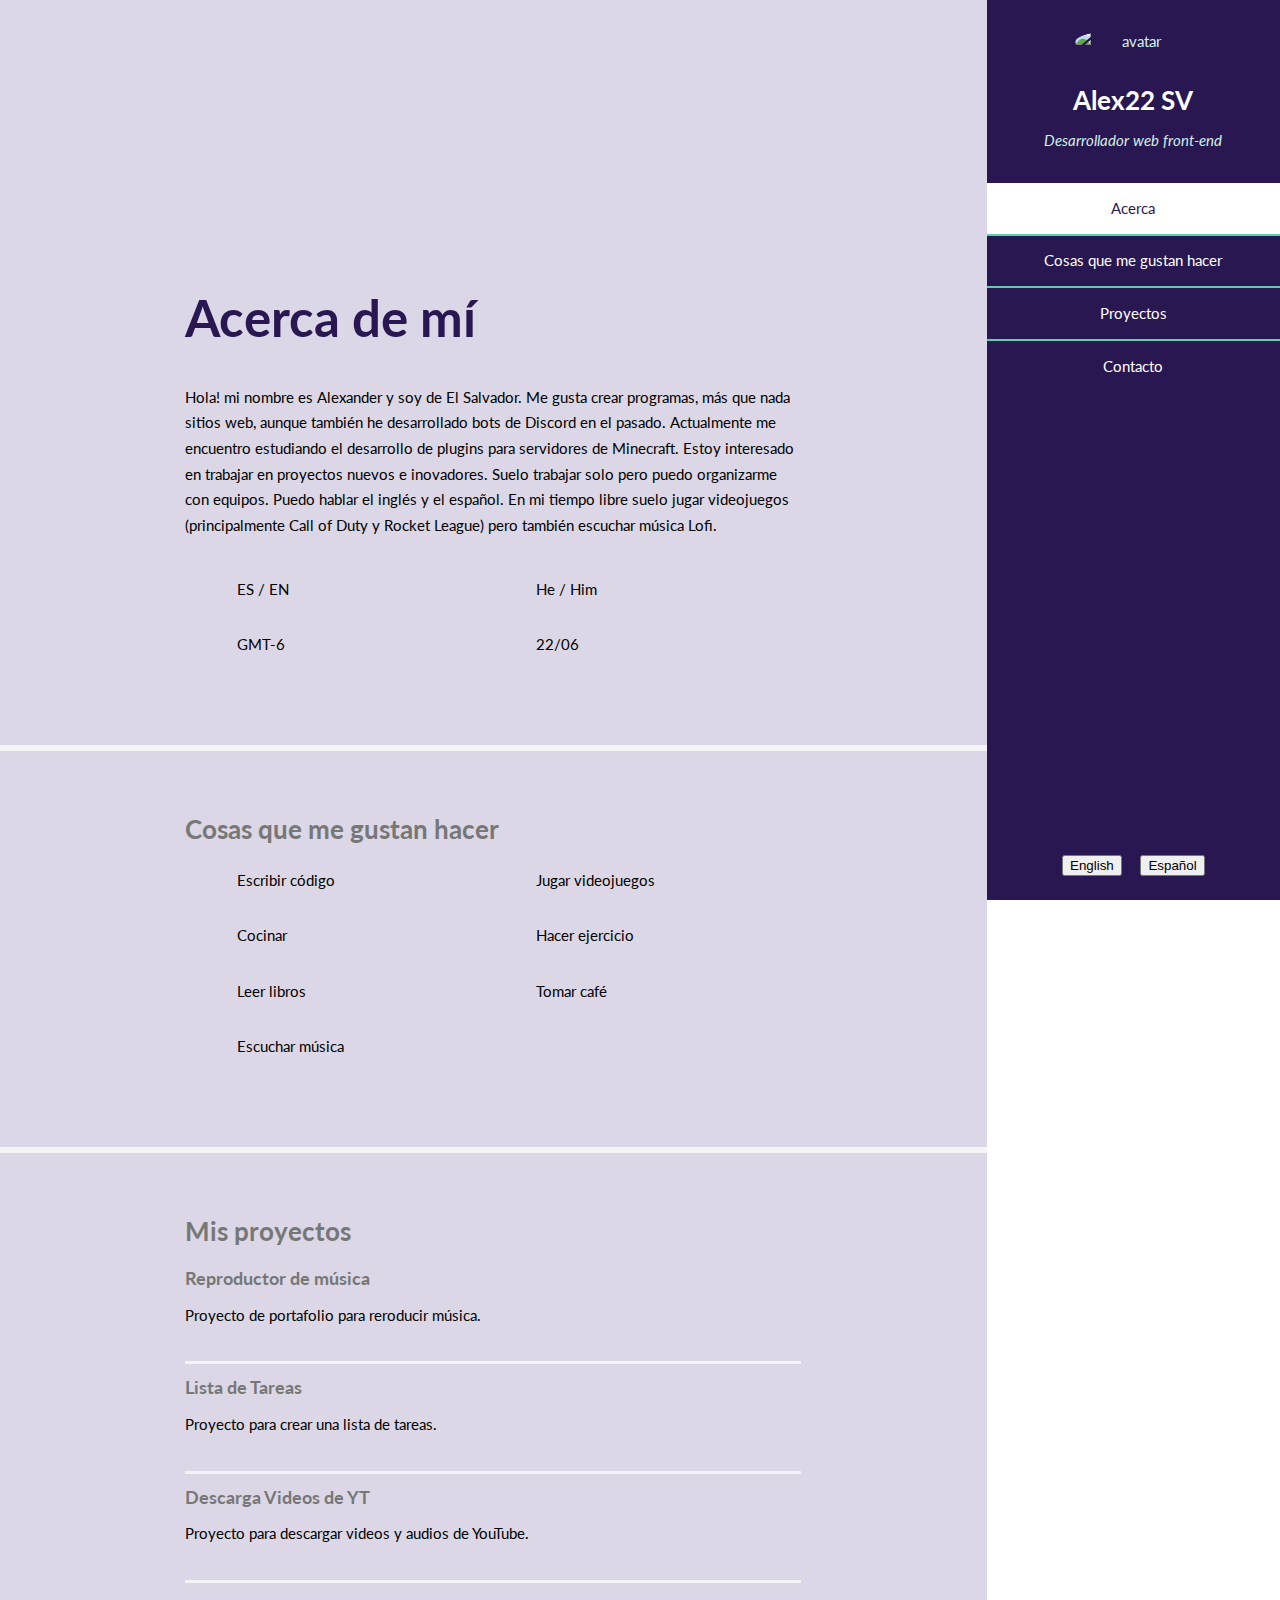
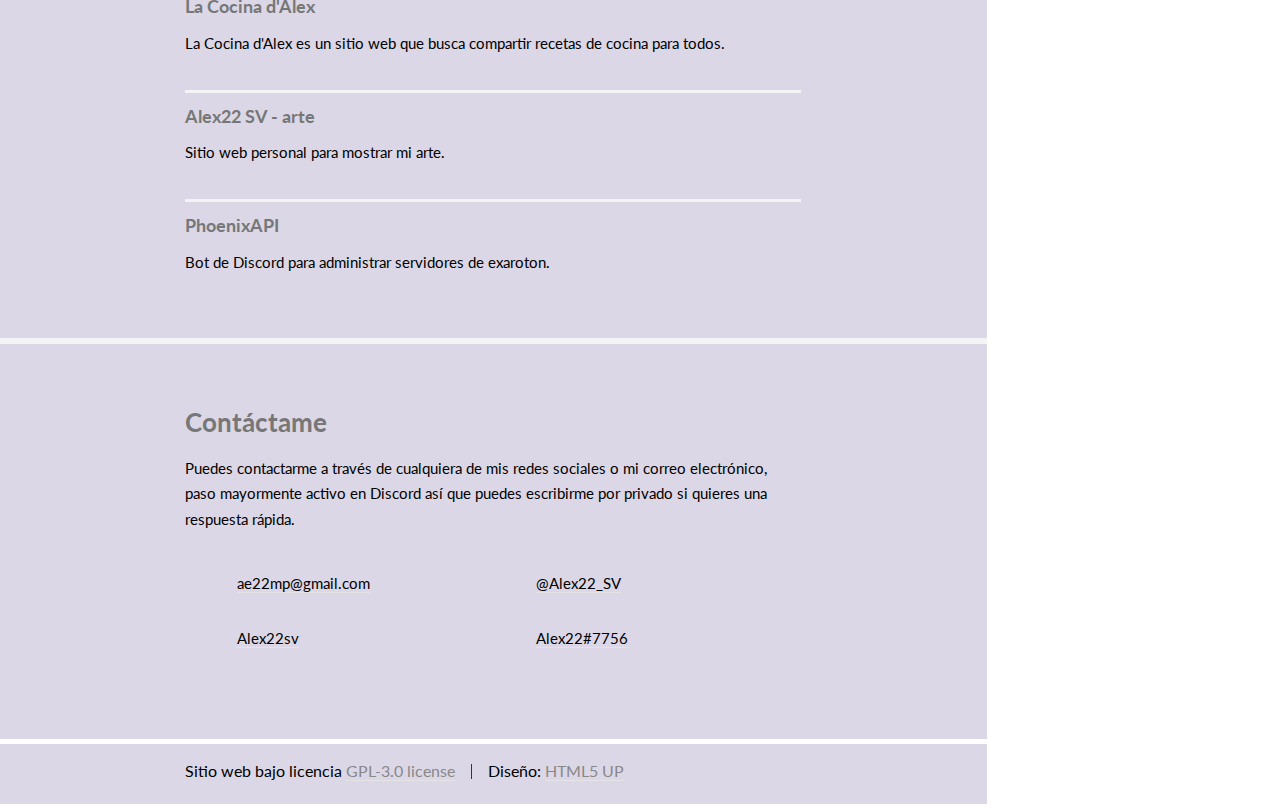
==== commit ce860426: "Add email as a contact option" ====
--- a/index.html
+++ b/index.html
@@ -154,10 +154,11 @@
 							<section id="four">
 								<div class="container">
 									<h3 id="contactMeTitle">Contáctame</h3>
-									<p id="contactMeDesc">Puedes contactarme a través de cualquiera de mis redes sociales, paso mayormente activo en Discord así que puedes escribirme por privado si quieres una respuesta rápida.</p>
+									<p id="contactMeDesc">Puedes contactarme a través de cualquiera de mis redes sociales o mi correo electrónico, paso mayormente activo en Discord así que puedes escribirme por privado si quieres una respuesta rápida.</p>
 									<ul class="feature-icons">
+										<li class="fa-envelope"><a href="mailto:ae22mp@gmail.com">ae22mp@gmail.com</a></li>
 										<li class="fa-twitter"><a href="https://twitter.com/Alex22_SV" target="_blank">@Alex22_SV</a></li>
-										<li class="fa-instagram"><a href="https://www.instagram.com/alex22_sv/" target="_blank">@alex22_sv</a></li>
+										<!-- <li class="fa-instagram"><a href="https://www.instagram.com/alex22_sv/" target="_blank">@alex22_sv</a></li> -->
 										<li class="fa-github"><a href="https://github.com/Alex22sv" target="_blank">Alex22sv</a></li>
 										<li class="fa-discord"><a href="https://discord.com/users/435534715831975938" target="_blank">Alex22#7756</a></li>
 									</ul>
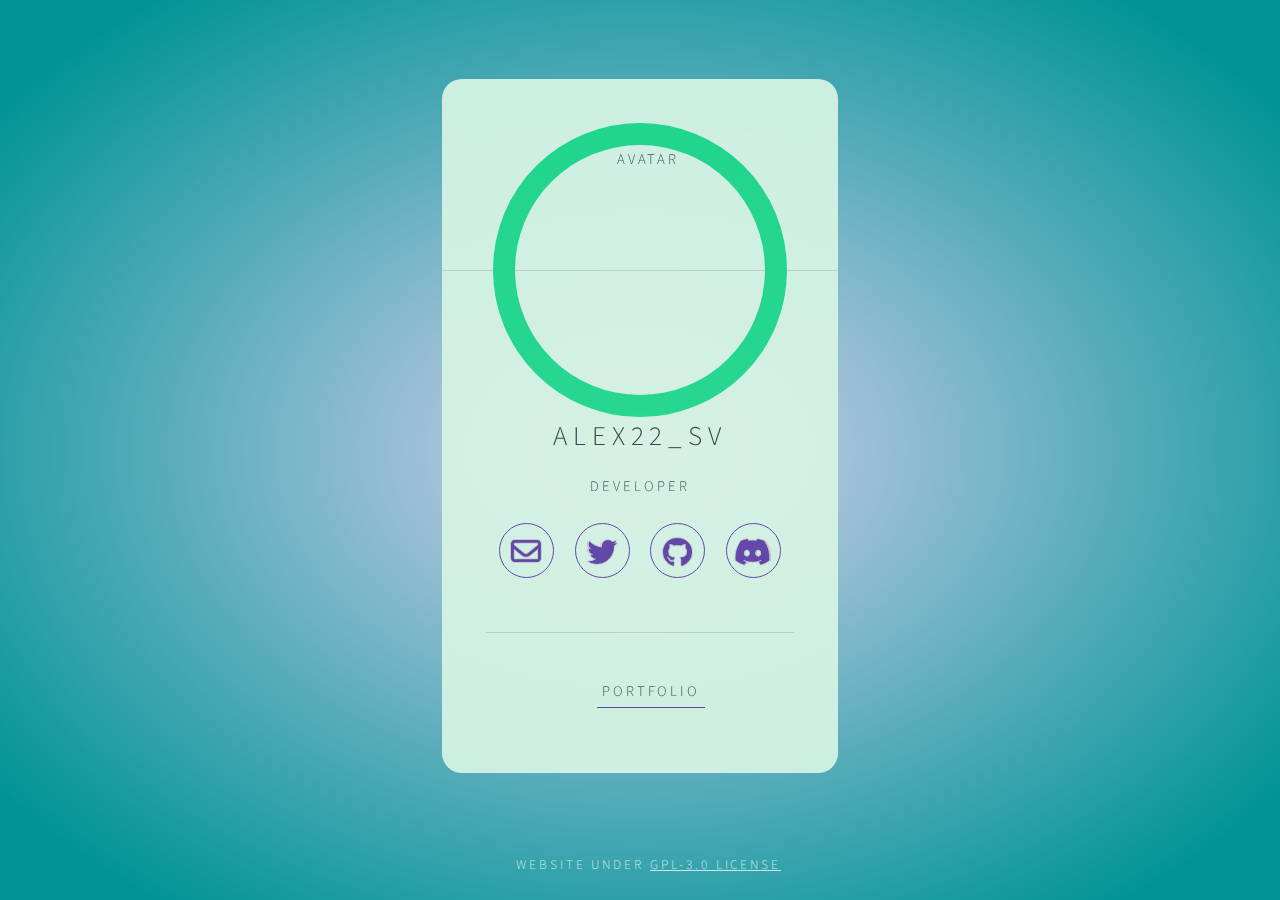
==== commit bc6060bf: "Update website to a completely new design." ====
--- a/index.html
+++ b/index.html
@@ -1,210 +1,47 @@
-<!DOCTYPE HTML>
-<!--
-	Read Only by HTML5 UP
-	html5up.net | @n33co
-	Free for personal and commercial use under the CCA 3.0 license (html5up.net/license)
--->
-<html>
-	<head>
-		<title>Alex22 SV</title>
-		<meta charset="utf-8" />
-		<meta name="viewport" content="width=device-width, initial-scale=1" />
-		<!--[if lte IE 8]><script src="assets/js/ie/html5shiv.js"></script><![endif]-->
-		<link rel="stylesheet" href="assets/css/main.css" />
-		<!--[if lte IE 8]><link rel="stylesheet" href="assets/css/ie8.css" /><![endif]-->
-		<link rel="stylesheet" href="https://cdnjs.cloudflare.com/ajax/libs/font-awesome/6.1.1/css/all.min.css">
-		<link rel="icon" type="image/icon type" href="images/avatar.png">
-	</head>
-	<body>
-
-		<!-- Header -->
-			<section id="header">
-				<header>
-					<span class="image avatar"><img src="images/avatar.png" alt="avatar"/></span>
-					<h1 id="logo"><a href="#">Alex22 SV</a></h1>
-					<p id="occupation">Desarrollador web front-end</p>
-				</header>
-				<nav id="nav">
-					<ul>
-						<li><a href="#one" class="active" id="navAbout">Acerca</a></li>
-						<!-- <li><a href="#five" id="navCountdown">Cuenta regresiva</a></li> -->
-						<li><a href="#two" id="navThingsILikeToDo">Cosas que me gustan hacer</a></li>
-						<li><a href="#three" id="navProjects">Proyectos</a></li>
-						<li><a href="#four" id="navContact">Contacto</a></li>
-					</ul>
-				</nav>
-				<footer>
-					<ul class="icons">
-						<!-- <li><a href="https://twitter.com/Alex22_SV" target="_blank" class="icon fa-twitter"><span class="label">Twitter</span></a></li>
-						<li><a href="https://www.instagram.com/alex22_sv/" target="_blank" class="icon fa-instagram"><span class="label">Instagram</span></a></li>
-						<li><a href="https://github.com/Alex22sv" target="_blank" class="icon fa-github"><span class="label">Github</span></a></li>
-						<li><a href="https://discord.com/users/435534715831975938" target="_blank" class="icon fa-discord"><span class="label">Discord</span></a></li> -->
-						<li><button onclick="changeLanguage('eng')" class="langbutton">English</button></li>
-						<li><button onclick="changeLanguage('es')" class="langbutton">Español</button></li>
-					</ul>
-				</footer>
-			</section>
-
-		<!-- Wrapper -->
-			<div id="wrapper">
-
-				<!-- Main -->
-					<div id="main">
-
-						<!-- One -->
-							<section id="one">
-								<div class="container">
-									<header class="major">
-										<h2 id="titleAboutMe">Acerca de mí</h2>
-									</header>
-									<p id="descAboutMe">Hola! mi nombre es Alexander y soy de El Salvador. Me gusta crear programas, más que nada sitios web, aunque también he desarrollado bots de Discord en el pasado. Actualmente me encuentro estudiando el desarrollo de plugins para servidores de Minecraft. Estoy interesado en trabajar en proyectos nuevos e inovadores. Suelo trabajar solo pero puedo organizarme con equipos. Puedo hablar el inglés y el español. En mi tiempo libre suelo jugar videojuegos (principalmente Call of Duty y Rocket League) pero también escuchar música Lofi.</p>
-									<ul class="feature-icons">
-										<li class="fa-language">ES / EN</li>
-										<li class="fa-user">He / Him</li>
-										<li class="fa-clock">GMT-6</li>
-										<li class="fa-cake-candles">22/06</li>
-										<!-- <li class="fa-cake-candles"><div id="countdown"><span id="days"></span> días / <span id="hours"></span> horas / <span id="minutes"></span> minutos / <span id="seconds"></span> segundos</li> -->
-									</ul>
-								</div>
-							</section>
-						<!-- Birthday countdown -->
-							<!-- <section id="five">
-								<div class="container">
-									<h3 id="countdownTitle">Cuenta regresiva a mi cumpleaños</h3>  
-									<h3 id="countdownOverTitle" style="display: none;">¡Es mi cumpleaños!</h3>
-									<div id="emojiContent" class="hidden emoji">  
-										<span>🥳</span>  
-										<span>🎉</span>  
-										<span>🎂</span>  
-									</div>
-									<div id="countdown">  
-										<ul>  
-											<li><span id="days"></span> <span id="daysText">días</span></li>  
-											<li><span id="hours"></span> <span id="hoursText">horas</span></li>  
-											<li><span id="minutes"></span > <span id="minutesText">minutos</span></li>  
-											<li><span id="seconds"></span> <span id="secondsText">segundos</span></li>  
-										</ul>  
-									</div>    
-								</div>
-							</section> -->
-						<!-- Two -->
-							<section id="two">
-								<div class="container">
-									<h3 id="thingsILikeToDoTitle">Cosas que me gustan hacer</h3>
-									<!-- <p></p> -->
-									<ul class="feature-icons">
-										<li class="fa-code" id="writeCode">Escribir código</li>
-										<li class="fa-gamepad" id="playVideogames">Jugar videojuegos</li>
-										<li class="fa-utensils" id="cook">Cocinar</li>
-										<li class="fa-dumbbell" id="workout">Hacer ejercicio</li>
-										<li class="fa-book" id="readBooks">Leer libros</li>
-										<li class="fa-coffee" id="drinkCoffee">Tomar café</li>
-										<li class="fa-music" id="listenMusic">Escuchar música</li>
-										
-									</ul>
-								</div>
-							</section>
-
-						<!-- Three -->
-							<section id="three">
-								<div class="container">
-									<h3 id="projectsTitle">Mis proyectos</h3>
-									<div class="features">
-										<article>
-											<a href="https://github.com/Alex22sv/ReproductorDeMusica" target="_blank">
-												<h4 id="reproductorDeMusica">Reproductor de música</h4>
-												<p id="reproductorDeMusicaDesc">Proyecto de portafolio para reroducir música.</p>
-											</a>
-										</article>
-										<article>
-											<a href="https://github.com/Alex22sv/ListaDeTareas" target="_blank">
-												<h4 id="todoList">Lista de Tareas</h4>
-												<p id="todoListDesc">Proyecto para crear una lista de tareas.</p>
-											</a>
-										</article>
-										<article>
-											<a href="https://github.com/Alex22sv/DescargaVideosDeYT" target="_blank">
-												<h4 id="downloadYtVideos">Descarga Videos de YT</h4>
-												<p id="downloadYtVideosDesc">Proyecto para descargar videos y audios de YouTube.</p>
-											</a>
-										</article>
-										<article>
-											<a href="https://lacocinadalex.tk" target="_blank">
-												<h4 id="laCocinadAlex">La Cocina d'Alex</h4>
-												<p id="laCocinadAlexDesc">La Cocina d'Alex es un sitio web que busca compartir recetas de cocina para todos.</p>
-											</a>
-										</article>
-										<article>
-											<a href="https://art.alex22sv.tk" target="_blank">
-												<h4 id="alex22svArt">Alex22 SV - arte</h4>
-												<p id="alex22svArtDesc">Sitio web personal para mostrar mi arte.</p>
-											</a>
-										</article>
-										<article>
-											<a href="https://github.com/Alex22sv/PhoenixAPI-Bot" target="_blank">
-												<h4 id="phoenixapi">PhoenixAPI</h4>
-												<p id="phoenixapiDesc">Bot de Discord para administrar servidores de exaroton.</p>
-											</a>
-										</article>
-									</div>
-								</div>
-							</section>
-
-						<!-- Four -->
-							<section id="four">
-								<div class="container">
-									<h3 id="contactMeTitle">Contáctame</h3>
-									<p id="contactMeDesc">Puedes contactarme a través de cualquiera de mis redes sociales o mi correo electrónico, paso mayormente activo en Discord así que puedes escribirme por privado si quieres una respuesta rápida.</p>
-									<ul class="feature-icons">
-										<li class="fa-envelope"><a href="mailto:ae22mp@gmail.com">ae22mp@gmail.com</a></li>
-										<li class="fa-twitter"><a href="https://twitter.com/Alex22_SV" target="_blank">@Alex22_SV</a></li>
-										<!-- <li class="fa-instagram"><a href="https://www.instagram.com/alex22_sv/" target="_blank">@alex22_sv</a></li> -->
-										<li class="fa-github"><a href="https://github.com/Alex22sv" target="_blank">Alex22sv</a></li>
-										<li class="fa-discord"><a href="https://discord.com/users/435534715831975938" target="_blank">Alex22#7756</a></li>
-									</ul>
-									<!-- <form method="post" action="#">
-										<div class="row uniform">
-											<div class="6u 12u(xsmall)"><input type="text" name="name" id="name" placeholder="Name" /></div>
-											<div class="6u 12u(xsmall)"><input type="email" name="email" id="email" placeholder="Email" /></div>
-										</div>
-										<div class="row uniform">
-											<div class="12u"><input type="text" name="subject" id="subject" placeholder="Subject" /></div>
-										</div>
-										<div class="row uniform">
-											<div class="12u"><textarea name="message" id="message" placeholder="Message" rows="6"></textarea></div>
-										</div>
-										<div class="row uniform">
-											<div class="12u">
-												<ul class="actions">
-													<li><input type="submit" class="special" value="Send Message" /></li>
-													<li><input type="reset" value="Reset Form" /></li>
-												</ul>
-											</div>
-										</div>
-									</form> -->
-								</div>
-							</section>
-					
-					</div>
-					<!-- Footer -->
-					<section id="footer">
-						<div class="container">
-							<ul class="license">
-								<li><span id="licenseText">Sitio web bajo licencia</span> <a href="https://www.gnu.org/licenses/gpl-3.0.html" target="_blank">GPL-3.0 license</a></li><li><span id="designText">Diseño</span>: <a href="https://html5up.net/" target="_blank">HTML5 UP</a></li>
-							</ul>
-						</div>
-					</section>
-			</div>
-
-		<!-- Scripts -->
-			<script src="assets/js/jquery.min.js"></script>
-			<script src="assets/js/jquery.scrollzer.min.js"></script>
-			<script src="assets/js/jquery.scrolly.min.js"></script>
-			<script src="assets/js/skel.min.js"></script>
-			<script src="assets/js/util.js"></script>
-			<!--[if lte IE 8]><script src="assets/js/ie/respond.min.js"></script><![endif]-->
-			<script src="assets/js/main.js"></script>
-
-	</body>
+<!DOCTYPE html>
+<html lang="en">
+<head>
+	<meta charset="UTF-8">
+	<meta http-equiv="X-UA-Compatible" content="IE=edge">
+	<meta name="viewport" content="width=device-width, initial-scale=1.0">
+	<title>Alex22_SV</title>
+	<link rel="icon" href="images/avatar.png">
+	<link rel="stylesheet" href="/assets/css/main.css">
+	<link rel="stylesheet" href="https://cdnjs.cloudflare.com/ajax/libs/font-awesome/6.2.0/css/all.min.css">
+	<noscript><link rel="stylesheet" href="assets/css/noscript.css" /></noscript>
+</head>
+<body >
+	<!-- Wrapper -->
+	<div id="wrapper">
+		<!-- Main -->
+		<section id="main">
+			<header>
+				<span class="avatar"><img src="/images/avatar.png" alt="Avatar"></span>
+				<h1>Alex22_SV</h1>
+				<p>Developer</p>
+			</header>
+			<footer>
+				<ul class="icons">
+					<li><a href="mailto:ae22mp@gmail.com" class="fa-solid fa-envelope"></a></li>
+					<li><a href="https://twitter.com/Alex22_SV" class="fa-brands fa-twitter" target="_blank">Twitter</a></li>
+					<!-- <li><a href="#" class="fa-brands fa-instagram" target="_blank">Instagram</a></li> -->
+					<li><a href="https://github.com/Alex22sv" class="fa-brands fa-github" target="_blank">GitHub</a></li>
+					<li><a href="https://discord.com/users/435534715831975938" class="fa-brands fa-discord" target="_blank">Discord</a></li>
+					<!-- <li><a href="https://www.reddit.com/user/Alex22_SV" class="fa-brands fa-reddit" target="_blank">Reddit</a></li> -->
+				</ul>
+				<hr>
+				<ul class="menu">
+					<li><a href="./portfolio.html">Portfolio</a></li>
+				</ul>
+			</footer>
+		</section>
+		<!-- Footer -->
+		<footer id="footer">
+			<ul class="license">
+				<li>Website under <a href="https://github.com/Alex22sv/SitioWeb/blob/main/LICENSE"><u>GPL-3.0 license</u></a></li>
+			</ul>
+		</footer>
+	</div>
 	
+</body>
 </html>--- a/assets/css/main.css
+++ b/assets/css/main.css
@@ -1,3092 +1,420 @@
-@import url("https://fonts.googleapis.com/css?family=Lato:400,400italic,700,700italic|Source+Code+Pro:400");
-
-/*
-	Read Only by HTML5 UP
-	html5up.net | @n33co
-	Free for personal and commercial use under the CCA 3.0 license (html5up.net/license)
-*/
+
+@import url("http://fonts.googleapis.com/css?family=Source+Sans+Pro:300");
+
 
 /* Reset */
 
-	html, body, div, span, applet, object, iframe, h1, h2, h3, h4, h5, h6, p, blockquote, pre, a, abbr, acronym, address, big, cite, code, del, dfn, em, img, ins, kbd, q, s, samp, small, strike, strong, sub, sup, tt, var, b, u, i, center, dl, dt, dd, ol, ul, li, fieldset, form, label, legend, table, caption, tbody, tfoot, thead, tr, th, td, article, aside, canvas, details, embed, figure, figcaption, footer, header, hgroup, menu, nav, output, ruby, section, summary, time, mark, audio, video {
-		margin: 0;
-		padding: 0;
-		border: 0;
-		font-size: 100%;
-		font: inherit;
-		vertical-align: baseline;
-	}
-
-	article, aside, details, figcaption, figure, footer, header, hgroup, menu, nav, section {
-		display: block;
-	}
-
-	body {
-		line-height: 1;
-	}
-	#main {
-		background-color: #dbd7e6;
-	}
-
-	ol, ul {
-		list-style: none;
-	}
-
-	blockquote, q {
-		quotes: none;
-	}
-
-	blockquote:before, blockquote:after, q:before, q:after {
-		content: '';
-		content: none;
-	}
-
-	table {
-		border-collapse: collapse;
-		border-spacing: 0;
-	}
-
-	body {
-		-webkit-text-size-adjust: none;
-	}
+html, body, div, span, applet, object, iframe, h1, h2, h3, h4, h5, h6, p, blockquote, pre, a, abbr, acronym, address, big, cite, code, del, dfn, em, img, ins, kbd, q, s, samp, small, strike, strong, sub, sup, tt, var, b, u, i, center, dl, dt, dd, ol, ul, li, fieldset, form, label, legend, table, caption, tbody, tfoot, thead, tr, th, td, article, aside, canvas, details, embed, figure, figcaption, footer, header, hgroup, menu, nav, output, ruby, section, summary, time, mark, audio, video {
+    margin: 0;
+    padding: 0;
+    border: 0;
+    font-size: 100%;
+    font: inherit;
+    vertical-align: baseline;
+}
+
+
+body {
+    line-height: 1;
+}
+
+ol, ul {
+    list-style: none;
+}
+
+
+body {
+    -webkit-text-size-adjust: none;
+}
 
 /* Box Model */
 
-	*, *:before, *:after {
-		-moz-box-sizing: border-box;
-		-webkit-box-sizing: border-box;
-		box-sizing: border-box;
-	}
-
-/* Containers */
-
-	.container {
-		margin-left: auto;
-		margin-right: auto;
-	}
-
-	.container.\31 25\25 {
-		width: 100%;
-		max-width: 56.25em;
-		min-width: 45em;
-	}
-
-	.container.\37 5\25 {
-		width: 33.75em;
-	}
-
-	.container.\35 0\25 {
-		width: 22.5em;
-	}
-
-	.container.\32 5\25 {
-		width: 11.25em;
-	}
-
-	.container {
-		width: 45em;
-	}
-
-	@media screen and (max-width: 1680px) {
-
-		.container.\31 25\25 {
-			width: 100%;
-			max-width: 56.25em;
-			min-width: 45em;
-		}
-
-		.container.\37 5\25 {
-			width: 33.75em;
-		}
-
-		.container.\35 0\25 {
-			width: 22.5em;
-		}
-
-		.container.\32 5\25 {
-			width: 11.25em;
-		}
-
-		.container {
-			width: 45em;
-		}
-
-	}
-
-	@media screen and (max-width: 1280px) {
-
-		.container.\31 25\25 {
-			width: 100%;
-			max-width: 52.5em;
-			min-width: 42em;
-		}
-
-		.container.\37 5\25 {
-			width: 31.5em;
-		}
-
-		.container.\35 0\25 {
-			width: 21em;
-		}
-
-		.container.\32 5\25 {
-			width: 10.5em;
-		}
-
-		.container {
-			width: 42em;
-		}
-
-	}
-
-	@media screen and (max-width: 1024px) {
-
-		.container.\31 25\25 {
-			width: 100%;
-			max-width: 106.25%;
-			min-width: 85%;
-		}
-
-		.container.\37 5\25 {
-			width: 63.75%;
-		}
-
-		.container.\35 0\25 {
-			width: 42.5%;
-		}
-
-		.container.\32 5\25 {
-			width: 21.25%;
-		}
-
-		.container {
-			width: 85% !important;
-		}
-
-	}
-
-	@media screen and (max-width: 736px) {
-
-		.container.\31 25\25 {
-			width: 100%;
-			max-width: 112.5%;
-			min-width: 90%;
-		}
-
-		.container.\37 5\25 {
-			width: 67.5%;
-		}
-
-		.container.\35 0\25 {
-			width: 45%;
-		}
-
-		.container.\32 5\25 {
-			width: 22.5%;
-		}
-
-		.container {
-			width: 90% !important;
-		}
-
-	}
-
-	@media screen and (max-width: 480px) {
-
-		.container.\31 25\25 {
-			width: 100%;
-			max-width: 112.5%;
-			min-width: 90%;
-		}
-
-		.container.\37 5\25 {
-			width: 67.5%;
-		}
-
-		.container.\35 0\25 {
-			width: 45%;
-		}
-
-		.container.\32 5\25 {
-			width: 22.5%;
-		}
-
-		.container {
-			width: 90% !important;
-		}
-
-	}
-
-/* Grid */
-
-	.row {
-		border-bottom: solid 1px transparent;
-		-moz-box-sizing: border-box;
-		-webkit-box-sizing: border-box;
-		box-sizing: border-box;
-	}
-
-	.row > * {
-		float: left;
-		-moz-box-sizing: border-box;
-		-webkit-box-sizing: border-box;
-		box-sizing: border-box;
-	}
-
-	.row:after, .row:before {
-		content: '';
-		display: block;
-		clear: both;
-		height: 0;
-	}
-
-	.row.uniform > * > :first-child {
-		margin-top: 0;
-	}
-
-	.row.uniform > * > :last-child {
-		margin-bottom: 0;
-	}
-
-	.row.\30 \25 > * {
-		padding: 0 0 0 0em;
-	}
-
-	.row.\30 \25 {
-		margin: 0 0 -1px 0em;
-	}
-
-	.row.uniform.\30 \25 > * {
-		padding: 0em 0 0 0em;
-	}
-
-	.row.uniform.\30 \25 {
-		margin: 0em 0 -1px 0em;
-	}
-
-	.row > * {
-		padding: 0 0 0 2em;
-	}
-
-	.row {
-		margin: 0 0 -1px -2em;
-	}
-
-	.row.uniform > * {
-		padding: 2em 0 0 2em;
-	}
-
-	.row.uniform {
-		margin: -2em 0 -1px -2em;
-	}
-
-	.row.\32 00\25 > * {
-		padding: 0 0 0 4em;
-	}
-
-	.row.\32 00\25 {
-		margin: 0 0 -1px -4em;
-	}
-
-	.row.uniform.\32 00\25 > * {
-		padding: 4em 0 0 4em;
-	}
-
-	.row.uniform.\32 00\25 {
-		margin: -4em 0 -1px -4em;
-	}
-
-	.row.\31 50\25 > * {
-		padding: 0 0 0 3em;
-	}
-
-	.row.\31 50\25 {
-		margin: 0 0 -1px -3em;
-	}
-
-	.row.uniform.\31 50\25 > * {
-		padding: 3em 0 0 3em;
-	}
-
-	.row.uniform.\31 50\25 {
-		margin: -3em 0 -1px -3em;
-	}
-
-	.row.\35 0\25 > * {
-		padding: 0 0 0 1em;
-	}
-
-	.row.\35 0\25 {
-		margin: 0 0 -1px -1em;
-	}
-
-	.row.uniform.\35 0\25 > * {
-		padding: 1em 0 0 1em;
-	}
-
-	.row.uniform.\35 0\25 {
-		margin: -1em 0 -1px -1em;
-	}
-
-	.row.\32 5\25 > * {
-		padding: 0 0 0 0.5em;
-	}
-
-	.row.\32 5\25 {
-		margin: 0 0 -1px -0.5em;
-	}
-
-	.row.uniform.\32 5\25 > * {
-		padding: 0.5em 0 0 0.5em;
-	}
-
-	.row.uniform.\32 5\25 {
-		margin: -0.5em 0 -1px -0.5em;
-	}
-
-	.\31 2u, .\31 2u\24 {
-		width: 100%;
-		clear: none;
-		margin-left: 0;
-	}
-
-	.\31 1u, .\31 1u\24 {
-		width: 91.6666666667%;
-		clear: none;
-		margin-left: 0;
-	}
-
-	.\31 0u, .\31 0u\24 {
-		width: 83.3333333333%;
-		clear: none;
-		margin-left: 0;
-	}
-
-	.\39 u, .\39 u\24 {
-		width: 75%;
-		clear: none;
-		margin-left: 0;
-	}
-
-	.\38 u, .\38 u\24 {
-		width: 66.6666666667%;
-		clear: none;
-		margin-left: 0;
-	}
-
-	.\37 u, .\37 u\24 {
-		width: 58.3333333333%;
-		clear: none;
-		margin-left: 0;
-	}
-
-	.\36 u, .\36 u\24 {
-		width: 50%;
-		clear: none;
-		margin-left: 0;
-	}
-
-	.\35 u, .\35 u\24 {
-		width: 41.6666666667%;
-		clear: none;
-		margin-left: 0;
-	}
-
-	.\34 u, .\34 u\24 {
-		width: 33.3333333333%;
-		clear: none;
-		margin-left: 0;
-	}
-
-	.\33 u, .\33 u\24 {
-		width: 25%;
-		clear: none;
-		margin-left: 0;
-	}
-
-	.\32 u, .\32 u\24 {
-		width: 16.6666666667%;
-		clear: none;
-		margin-left: 0;
-	}
-
-	.\31 u, .\31 u\24 {
-		width: 8.3333333333%;
-		clear: none;
-		margin-left: 0;
-	}
-
-	.\31 2u\24 + *,
-	.\31 1u\24 + *,
-	.\31 0u\24 + *,
-	.\39 u\24 + *,
-	.\38 u\24 + *,
-	.\37 u\24 + *,
-	.\36 u\24 + *,
-	.\35 u\24 + *,
-	.\34 u\24 + *,
-	.\33 u\24 + *,
-	.\32 u\24 + *,
-	.\31 u\24 + * {
-		clear: left;
-	}
-
-	.\-11u {
-		margin-left: 91.66667%;
-	}
-
-	.\-10u {
-		margin-left: 83.33333%;
-	}
-
-	.\-9u {
-		margin-left: 75%;
-	}
-
-	.\-8u {
-		margin-left: 66.66667%;
-	}
-
-	.\-7u {
-		margin-left: 58.33333%;
-	}
-
-	.\-6u {
-		margin-left: 50%;
-	}
-
-	.\-5u {
-		margin-left: 41.66667%;
-	}
-
-	.\-4u {
-		margin-left: 33.33333%;
-	}
-
-	.\-3u {
-		margin-left: 25%;
-	}
-
-	.\-2u {
-		margin-left: 16.66667%;
-	}
-
-	.\-1u {
-		margin-left: 8.33333%;
-	}
-
-	@media screen and (max-width: 1680px) {
-
-		.row > * {
-			padding: 0 0 0 2em;
-		}
-
-		.row {
-			margin: 0 0 -1px -2em;
-		}
-
-		.row.uniform > * {
-			padding: 2em 0 0 2em;
-		}
-
-		.row.uniform {
-			margin: -2em 0 -1px -2em;
-		}
-
-		.row.\32 00\25 > * {
-			padding: 0 0 0 4em;
-		}
-
-		.row.\32 00\25 {
-			margin: 0 0 -1px -4em;
-		}
-
-		.row.uniform.\32 00\25 > * {
-			padding: 4em 0 0 4em;
-		}
-
-		.row.uniform.\32 00\25 {
-			margin: -4em 0 -1px -4em;
-		}
-
-		.row.\31 50\25 > * {
-			padding: 0 0 0 3em;
-		}
-
-		.row.\31 50\25 {
-			margin: 0 0 -1px -3em;
-		}
-
-		.row.uniform.\31 50\25 > * {
-			padding: 3em 0 0 3em;
-		}
-
-		.row.uniform.\31 50\25 {
-			margin: -3em 0 -1px -3em;
-		}
-
-		.row.\35 0\25 > * {
-			padding: 0 0 0 1em;
-		}
-
-		.row.\35 0\25 {
-			margin: 0 0 -1px -1em;
-		}
-
-		.row.uniform.\35 0\25 > * {
-			padding: 1em 0 0 1em;
-		}
-
-		.row.uniform.\35 0\25 {
-			margin: -1em 0 -1px -1em;
-		}
-
-		.row.\32 5\25 > * {
-			padding: 0 0 0 0.5em;
-		}
-
-		.row.\32 5\25 {
-			margin: 0 0 -1px -0.5em;
-		}
-
-		.row.uniform.\32 5\25 > * {
-			padding: 0.5em 0 0 0.5em;
-		}
-
-		.row.uniform.\32 5\25 {
-			margin: -0.5em 0 -1px -0.5em;
-		}
-
-		.\31 2u\28xlarge\29, .\31 2u\24\28xlarge\29 {
-			width: 100%;
-			clear: none;
-			margin-left: 0;
-		}
-
-		.\31 1u\28xlarge\29, .\31 1u\24\28xlarge\29 {
-			width: 91.6666666667%;
-			clear: none;
-			margin-left: 0;
-		}
-
-		.\31 0u\28xlarge\29, .\31 0u\24\28xlarge\29 {
-			width: 83.3333333333%;
-			clear: none;
-			margin-left: 0;
-		}
-
-		.\39 u\28xlarge\29, .\39 u\24\28xlarge\29 {
-			width: 75%;
-			clear: none;
-			margin-left: 0;
-		}
-
-		.\38 u\28xlarge\29, .\38 u\24\28xlarge\29 {
-			width: 66.6666666667%;
-			clear: none;
-			margin-left: 0;
-		}
-
-		.\37 u\28xlarge\29, .\37 u\24\28xlarge\29 {
-			width: 58.3333333333%;
-			clear: none;
-			margin-left: 0;
-		}
-
-		.\36 u\28xlarge\29, .\36 u\24\28xlarge\29 {
-			width: 50%;
-			clear: none;
-			margin-left: 0;
-		}
-
-		.\35 u\28xlarge\29, .\35 u\24\28xlarge\29 {
-			width: 41.6666666667%;
-			clear: none;
-			margin-left: 0;
-		}
-
-		.\34 u\28xlarge\29, .\34 u\24\28xlarge\29 {
-			width: 33.3333333333%;
-			clear: none;
-			margin-left: 0;
-		}
-
-		.\33 u\28xlarge\29, .\33 u\24\28xlarge\29 {
-			width: 25%;
-			clear: none;
-			margin-left: 0;
-		}
-
-		.\32 u\28xlarge\29, .\32 u\24\28xlarge\29 {
-			width: 16.6666666667%;
-			clear: none;
-			margin-left: 0;
-		}
-
-		.\31 u\28xlarge\29, .\31 u\24\28xlarge\29 {
-			width: 8.3333333333%;
-			clear: none;
-			margin-left: 0;
-		}
-
-		.\31 2u\24\28xlarge\29 + *,
-		.\31 1u\24\28xlarge\29 + *,
-		.\31 0u\24\28xlarge\29 + *,
-		.\39 u\24\28xlarge\29 + *,
-		.\38 u\24\28xlarge\29 + *,
-		.\37 u\24\28xlarge\29 + *,
-		.\36 u\24\28xlarge\29 + *,
-		.\35 u\24\28xlarge\29 + *,
-		.\34 u\24\28xlarge\29 + *,
-		.\33 u\24\28xlarge\29 + *,
-		.\32 u\24\28xlarge\29 + *,
-		.\31 u\24\28xlarge\29 + * {
-			clear: left;
-		}
-
-		.\-11u\28xlarge\29 {
-			margin-left: 91.66667%;
-		}
-
-		.\-10u\28xlarge\29 {
-			margin-left: 83.33333%;
-		}
-
-		.\-9u\28xlarge\29 {
-			margin-left: 75%;
-		}
-
-		.\-8u\28xlarge\29 {
-			margin-left: 66.66667%;
-		}
-
-		.\-7u\28xlarge\29 {
-			margin-left: 58.33333%;
-		}
-
-		.\-6u\28xlarge\29 {
-			margin-left: 50%;
-		}
-
-		.\-5u\28xlarge\29 {
-			margin-left: 41.66667%;
-		}
-
-		.\-4u\28xlarge\29 {
-			margin-left: 33.33333%;
-		}
-
-		.\-3u\28xlarge\29 {
-			margin-left: 25%;
-		}
-
-		.\-2u\28xlarge\29 {
-			margin-left: 16.66667%;
-		}
-
-		.\-1u\28xlarge\29 {
-			margin-left: 8.33333%;
-		}
-
-	}
-
-	@media screen and (max-width: 1280px) {
-
-		.row > * {
-			padding: 0 0 0 1.5em;
-		}
-
-		.row {
-			margin: 0 0 -1px -1.5em;
-		}
-
-		.row.uniform > * {
-			padding: 1.5em 0 0 1.5em;
-		}
-
-		.row.uniform {
-			margin: -1.5em 0 -1px -1.5em;
-		}
-
-		.row.\32 00\25 > * {
-			padding: 0 0 0 3em;
-		}
-
-		.row.\32 00\25 {
-			margin: 0 0 -1px -3em;
-		}
-
-		.row.uniform.\32 00\25 > * {
-			padding: 3em 0 0 3em;
-		}
-
-		.row.uniform.\32 00\25 {
-			margin: -3em 0 -1px -3em;
-		}
-
-		.row.\31 50\25 > * {
-			padding: 0 0 0 2.25em;
-		}
-
-		.row.\31 50\25 {
-			margin: 0 0 -1px -2.25em;
-		}
-
-		.row.uniform.\31 50\25 > * {
-			padding: 2.25em 0 0 2.25em;
-		}
-
-		.row.uniform.\31 50\25 {
-			margin: -2.25em 0 -1px -2.25em;
-		}
-
-		.row.\35 0\25 > * {
-			padding: 0 0 0 0.75em;
-		}
-
-		.row.\35 0\25 {
-			margin: 0 0 -1px -0.75em;
-		}
-
-		.row.uniform.\35 0\25 > * {
-			padding: 0.75em 0 0 0.75em;
-		}
-
-		.row.uniform.\35 0\25 {
-			margin: -0.75em 0 -1px -0.75em;
-		}
-
-		.row.\32 5\25 > * {
-			padding: 0 0 0 0.375em;
-		}
-
-		.row.\32 5\25 {
-			margin: 0 0 -1px -0.375em;
-		}
-
-		.row.uniform.\32 5\25 > * {
-			padding: 0.375em 0 0 0.375em;
-		}
-
-		.row.uniform.\32 5\25 {
-			margin: -0.375em 0 -1px -0.375em;
-		}
-
-		.\31 2u\28large\29, .\31 2u\24\28large\29 {
-			width: 100%;
-			clear: none;
-			margin-left: 0;
-		}
-
-		.\31 1u\28large\29, .\31 1u\24\28large\29 {
-			width: 91.6666666667%;
-			clear: none;
-			margin-left: 0;
-		}
-
-		.\31 0u\28large\29, .\31 0u\24\28large\29 {
-			width: 83.3333333333%;
-			clear: none;
-			margin-left: 0;
-		}
-
-		.\39 u\28large\29, .\39 u\24\28large\29 {
-			width: 75%;
-			clear: none;
-			margin-left: 0;
-		}
-
-		.\38 u\28large\29, .\38 u\24\28large\29 {
-			width: 66.6666666667%;
-			clear: none;
-			margin-left: 0;
-		}
-
-		.\37 u\28large\29, .\37 u\24\28large\29 {
-			width: 58.3333333333%;
-			clear: none;
-			margin-left: 0;
-		}
-
-		.\36 u\28large\29, .\36 u\24\28large\29 {
-			width: 50%;
-			clear: none;
-			margin-left: 0;
-		}
-
-		.\35 u\28large\29, .\35 u\24\28large\29 {
-			width: 41.6666666667%;
-			clear: none;
-			margin-left: 0;
-		}
-
-		.\34 u\28large\29, .\34 u\24\28large\29 {
-			width: 33.3333333333%;
-			clear: none;
-			margin-left: 0;
-		}
-
-		.\33 u\28large\29, .\33 u\24\28large\29 {
-			width: 25%;
-			clear: none;
-			margin-left: 0;
-		}
-
-		.\32 u\28large\29, .\32 u\24\28large\29 {
-			width: 16.6666666667%;
-			clear: none;
-			margin-left: 0;
-		}
-
-		.\31 u\28large\29, .\31 u\24\28large\29 {
-			width: 8.3333333333%;
-			clear: none;
-			margin-left: 0;
-		}
-
-		.\31 2u\24\28large\29 + *,
-		.\31 1u\24\28large\29 + *,
-		.\31 0u\24\28large\29 + *,
-		.\39 u\24\28large\29 + *,
-		.\38 u\24\28large\29 + *,
-		.\37 u\24\28large\29 + *,
-		.\36 u\24\28large\29 + *,
-		.\35 u\24\28large\29 + *,
-		.\34 u\24\28large\29 + *,
-		.\33 u\24\28large\29 + *,
-		.\32 u\24\28large\29 + *,
-		.\31 u\24\28large\29 + * {
-			clear: left;
-		}
-
-		.\-11u\28large\29 {
-			margin-left: 91.66667%;
-		}
-
-		.\-10u\28large\29 {
-			margin-left: 83.33333%;
-		}
-
-		.\-9u\28large\29 {
-			margin-left: 75%;
-		}
-
-		.\-8u\28large\29 {
-			margin-left: 66.66667%;
-		}
-
-		.\-7u\28large\29 {
-			margin-left: 58.33333%;
-		}
-
-		.\-6u\28large\29 {
-			margin-left: 50%;
-		}
-
-		.\-5u\28large\29 {
-			margin-left: 41.66667%;
-		}
-
-		.\-4u\28large\29 {
-			margin-left: 33.33333%;
-		}
-
-		.\-3u\28large\29 {
-			margin-left: 25%;
-		}
-
-		.\-2u\28large\29 {
-			margin-left: 16.66667%;
-		}
-
-		.\-1u\28large\29 {
-			margin-left: 8.33333%;
-		}
-
-	}
-
-	@media screen and (max-width: 1024px) {
-
-		.row > * {
-			padding: 0 0 0 1.5em;
-		}
-
-		.row {
-			margin: 0 0 -1px -1.5em;
-		}
-
-		.row.uniform > * {
-			padding: 1.5em 0 0 1.5em;
-		}
-
-		.row.uniform {
-			margin: -1.5em 0 -1px -1.5em;
-		}
-
-		.row.\32 00\25 > * {
-			padding: 0 0 0 3em;
-		}
-
-		.row.\32 00\25 {
-			margin: 0 0 -1px -3em;
-		}
-
-		.row.uniform.\32 00\25 > * {
-			padding: 3em 0 0 3em;
-		}
-
-		.row.uniform.\32 00\25 {
-			margin: -3em 0 -1px -3em;
-		}
-
-		.row.\31 50\25 > * {
-			padding: 0 0 0 2.25em;
-		}
-
-		.row.\31 50\25 {
-			margin: 0 0 -1px -2.25em;
-		}
-
-		.row.uniform.\31 50\25 > * {
-			padding: 2.25em 0 0 2.25em;
-		}
-
-		.row.uniform.\31 50\25 {
-			margin: -2.25em 0 -1px -2.25em;
-		}
-
-		.row.\35 0\25 > * {
-			padding: 0 0 0 0.75em;
-		}
-
-		.row.\35 0\25 {
-			margin: 0 0 -1px -0.75em;
-		}
-
-		.row.uniform.\35 0\25 > * {
-			padding: 0.75em 0 0 0.75em;
-		}
-
-		.row.uniform.\35 0\25 {
-			margin: -0.75em 0 -1px -0.75em;
-		}
-
-		.row.\32 5\25 > * {
-			padding: 0 0 0 0.375em;
-		}
-
-		.row.\32 5\25 {
-			margin: 0 0 -1px -0.375em;
-		}
-
-		.row.uniform.\32 5\25 > * {
-			padding: 0.375em 0 0 0.375em;
-		}
-
-		.row.uniform.\32 5\25 {
-			margin: -0.375em 0 -1px -0.375em;
-		}
-
-		.\31 2u\28medium\29, .\31 2u\24\28medium\29 {
-			width: 100%;
-			clear: none;
-			margin-left: 0;
-		}
-
-		.\31 1u\28medium\29, .\31 1u\24\28medium\29 {
-			width: 91.6666666667%;
-			clear: none;
-			margin-left: 0;
-		}
-
-		.\31 0u\28medium\29, .\31 0u\24\28medium\29 {
-			width: 83.3333333333%;
-			clear: none;
-			margin-left: 0;
-		}
-
-		.\39 u\28medium\29, .\39 u\24\28medium\29 {
-			width: 75%;
-			clear: none;
-			margin-left: 0;
-		}
-
-		.\38 u\28medium\29, .\38 u\24\28medium\29 {
-			width: 66.6666666667%;
-			clear: none;
-			margin-left: 0;
-		}
-
-		.\37 u\28medium\29, .\37 u\24\28medium\29 {
-			width: 58.3333333333%;
-			clear: none;
-			margin-left: 0;
-		}
-
-		.\36 u\28medium\29, .\36 u\24\28medium\29 {
-			width: 50%;
-			clear: none;
-			margin-left: 0;
-		}
-
-		.\35 u\28medium\29, .\35 u\24\28medium\29 {
-			width: 41.6666666667%;
-			clear: none;
-			margin-left: 0;
-		}
-
-		.\34 u\28medium\29, .\34 u\24\28medium\29 {
-			width: 33.3333333333%;
-			clear: none;
-			margin-left: 0;
-		}
-
-		.\33 u\28medium\29, .\33 u\24\28medium\29 {
-			width: 25%;
-			clear: none;
-			margin-left: 0;
-		}
-
-		.\32 u\28medium\29, .\32 u\24\28medium\29 {
-			width: 16.6666666667%;
-			clear: none;
-			margin-left: 0;
-		}
-
-		.\31 u\28medium\29, .\31 u\24\28medium\29 {
-			width: 8.3333333333%;
-			clear: none;
-			margin-left: 0;
-		}
-
-		.\31 2u\24\28medium\29 + *,
-		.\31 1u\24\28medium\29 + *,
-		.\31 0u\24\28medium\29 + *,
-		.\39 u\24\28medium\29 + *,
-		.\38 u\24\28medium\29 + *,
-		.\37 u\24\28medium\29 + *,
-		.\36 u\24\28medium\29 + *,
-		.\35 u\24\28medium\29 + *,
-		.\34 u\24\28medium\29 + *,
-		.\33 u\24\28medium\29 + *,
-		.\32 u\24\28medium\29 + *,
-		.\31 u\24\28medium\29 + * {
-			clear: left;
-		}
-
-		.\-11u\28medium\29 {
-			margin-left: 91.66667%;
-		}
-
-		.\-10u\28medium\29 {
-			margin-left: 83.33333%;
-		}
-
-		.\-9u\28medium\29 {
-			margin-left: 75%;
-		}
-
-		.\-8u\28medium\29 {
-			margin-left: 66.66667%;
-		}
-
-		.\-7u\28medium\29 {
-			margin-left: 58.33333%;
-		}
-
-		.\-6u\28medium\29 {
-			margin-left: 50%;
-		}
-
-		.\-5u\28medium\29 {
-			margin-left: 41.66667%;
-		}
-
-		.\-4u\28medium\29 {
-			margin-left: 33.33333%;
-		}
-
-		.\-3u\28medium\29 {
-			margin-left: 25%;
-		}
-
-		.\-2u\28medium\29 {
-			margin-left: 16.66667%;
-		}
-
-		.\-1u\28medium\29 {
-			margin-left: 8.33333%;
-		}
-
-	}
-
-	@media screen and (max-width: 736px) {
-
-		.row > * {
-			padding: 0 0 0 1.25em;
-		}
-
-		.row {
-			margin: 0 0 -1px -1.25em;
-		}
-
-		.row.uniform > * {
-			padding: 1.25em 0 0 1.25em;
-		}
-
-		.row.uniform {
-			margin: -1.25em 0 -1px -1.25em;
-		}
-
-		.row.\32 00\25 > * {
-			padding: 0 0 0 2.5em;
-		}
-
-		.row.\32 00\25 {
-			margin: 0 0 -1px -2.5em;
-		}
-
-		.row.uniform.\32 00\25 > * {
-			padding: 2.5em 0 0 2.5em;
-		}
-
-		.row.uniform.\32 00\25 {
-			margin: -2.5em 0 -1px -2.5em;
-		}
-
-		.row.\31 50\25 > * {
-			padding: 0 0 0 1.875em;
-		}
-
-		.row.\31 50\25 {
-			margin: 0 0 -1px -1.875em;
-		}
-
-		.row.uniform.\31 50\25 > * {
-			padding: 1.875em 0 0 1.875em;
-		}
-
-		.row.uniform.\31 50\25 {
-			margin: -1.875em 0 -1px -1.875em;
-		}
-
-		.row.\35 0\25 > * {
-			padding: 0 0 0 0.625em;
-		}
-
-		.row.\35 0\25 {
-			margin: 0 0 -1px -0.625em;
-		}
-
-		.row.uniform.\35 0\25 > * {
-			padding: 0.625em 0 0 0.625em;
-		}
-
-		.row.uniform.\35 0\25 {
-			margin: -0.625em 0 -1px -0.625em;
-		}
-
-		.row.\32 5\25 > * {
-			padding: 0 0 0 0.3125em;
-		}
-
-		.row.\32 5\25 {
-			margin: 0 0 -1px -0.3125em;
-		}
-
-		.row.uniform.\32 5\25 > * {
-			padding: 0.3125em 0 0 0.3125em;
-		}
-
-		.row.uniform.\32 5\25 {
-			margin: -0.3125em 0 -1px -0.3125em;
-		}
-
-		.\31 2u\28small\29, .\31 2u\24\28small\29 {
-			width: 100%;
-			clear: none;
-			margin-left: 0;
-		}
-
-		.\31 1u\28small\29, .\31 1u\24\28small\29 {
-			width: 91.6666666667%;
-			clear: none;
-			margin-left: 0;
-		}
-
-		.\31 0u\28small\29, .\31 0u\24\28small\29 {
-			width: 83.3333333333%;
-			clear: none;
-			margin-left: 0;
-		}
-
-		.\39 u\28small\29, .\39 u\24\28small\29 {
-			width: 75%;
-			clear: none;
-			margin-left: 0;
-		}
-
-		.\38 u\28small\29, .\38 u\24\28small\29 {
-			width: 66.6666666667%;
-			clear: none;
-			margin-left: 0;
-		}
-
-		.\37 u\28small\29, .\37 u\24\28small\29 {
-			width: 58.3333333333%;
-			clear: none;
-			margin-left: 0;
-		}
-
-		.\36 u\28small\29, .\36 u\24\28small\29 {
-			width: 50%;
-			clear: none;
-			margin-left: 0;
-		}
-
-		.\35 u\28small\29, .\35 u\24\28small\29 {
-			width: 41.6666666667%;
-			clear: none;
-			margin-left: 0;
-		}
-
-		.\34 u\28small\29, .\34 u\24\28small\29 {
-			width: 33.3333333333%;
-			clear: none;
-			margin-left: 0;
-		}
-
-		.\33 u\28small\29, .\33 u\24\28small\29 {
-			width: 25%;
-			clear: none;
-			margin-left: 0;
-		}
-
-		.\32 u\28small\29, .\32 u\24\28small\29 {
-			width: 16.6666666667%;
-			clear: none;
-			margin-left: 0;
-		}
-
-		.\31 u\28small\29, .\31 u\24\28small\29 {
-			width: 8.3333333333%;
-			clear: none;
-			margin-left: 0;
-		}
-
-		.\31 2u\24\28small\29 + *,
-		.\31 1u\24\28small\29 + *,
-		.\31 0u\24\28small\29 + *,
-		.\39 u\24\28small\29 + *,
-		.\38 u\24\28small\29 + *,
-		.\37 u\24\28small\29 + *,
-		.\36 u\24\28small\29 + *,
-		.\35 u\24\28small\29 + *,
-		.\34 u\24\28small\29 + *,
-		.\33 u\24\28small\29 + *,
-		.\32 u\24\28small\29 + *,
-		.\31 u\24\28small\29 + * {
-			clear: left;
-		}
-
-		.\-11u\28small\29 {
-			margin-left: 91.66667%;
-		}
-
-		.\-10u\28small\29 {
-			margin-left: 83.33333%;
-		}
-
-		.\-9u\28small\29 {
-			margin-left: 75%;
-		}
-
-		.\-8u\28small\29 {
-			margin-left: 66.66667%;
-		}
-
-		.\-7u\28small\29 {
-			margin-left: 58.33333%;
-		}
-
-		.\-6u\28small\29 {
-			margin-left: 50%;
-		}
-
-		.\-5u\28small\29 {
-			margin-left: 41.66667%;
-		}
-
-		.\-4u\28small\29 {
-			margin-left: 33.33333%;
-		}
-
-		.\-3u\28small\29 {
-			margin-left: 25%;
-		}
-
-		.\-2u\28small\29 {
-			margin-left: 16.66667%;
-		}
-
-		.\-1u\28small\29 {
-			margin-left: 8.33333%;
-		}
-
-	}
-
-	@media screen and (max-width: 480px) {
-
-		.row > * {
-			padding: 0 0 0 1.25em;
-		}
-
-		.row {
-			margin: 0 0 -1px -1.25em;
-		}
-
-		.row.uniform > * {
-			padding: 1.25em 0 0 1.25em;
-		}
-
-		.row.uniform {
-			margin: -1.25em 0 -1px -1.25em;
-		}
-
-		.row.\32 00\25 > * {
-			padding: 0 0 0 2.5em;
-		}
-
-		.row.\32 00\25 {
-			margin: 0 0 -1px -2.5em;
-		}
-
-		.row.uniform.\32 00\25 > * {
-			padding: 2.5em 0 0 2.5em;
-		}
-
-		.row.uniform.\32 00\25 {
-			margin: -2.5em 0 -1px -2.5em;
-		}
-
-		.row.\31 50\25 > * {
-			padding: 0 0 0 1.875em;
-		}
-
-		.row.\31 50\25 {
-			margin: 0 0 -1px -1.875em;
-		}
-
-		.row.uniform.\31 50\25 > * {
-			padding: 1.875em 0 0 1.875em;
-		}
-
-		.row.uniform.\31 50\25 {
-			margin: -1.875em 0 -1px -1.875em;
-		}
-
-		.row.\35 0\25 > * {
-			padding: 0 0 0 0.625em;
-		}
-
-		.row.\35 0\25 {
-			margin: 0 0 -1px -0.625em;
-		}
-
-		.row.uniform.\35 0\25 > * {
-			padding: 0.625em 0 0 0.625em;
-		}
-
-		.row.uniform.\35 0\25 {
-			margin: -0.625em 0 -1px -0.625em;
-		}
-
-		.row.\32 5\25 > * {
-			padding: 0 0 0 0.3125em;
-		}
-
-		.row.\32 5\25 {
-			margin: 0 0 -1px -0.3125em;
-		}
-
-		.row.uniform.\32 5\25 > * {
-			padding: 0.3125em 0 0 0.3125em;
-		}
-
-		.row.uniform.\32 5\25 {
-			margin: -0.3125em 0 -1px -0.3125em;
-		}
-
-		.\31 2u\28xsmall\29, .\31 2u\24\28xsmall\29 {
-			width: 100%;
-			clear: none;
-			margin-left: 0;
-		}
-
-		.\31 1u\28xsmall\29, .\31 1u\24\28xsmall\29 {
-			width: 91.6666666667%;
-			clear: none;
-			margin-left: 0;
-		}
-
-		.\31 0u\28xsmall\29, .\31 0u\24\28xsmall\29 {
-			width: 83.3333333333%;
-			clear: none;
-			margin-left: 0;
-		}
-
-		.\39 u\28xsmall\29, .\39 u\24\28xsmall\29 {
-			width: 75%;
-			clear: none;
-			margin-left: 0;
-		}
-
-		.\38 u\28xsmall\29, .\38 u\24\28xsmall\29 {
-			width: 66.6666666667%;
-			clear: none;
-			margin-left: 0;
-		}
-
-		.\37 u\28xsmall\29, .\37 u\24\28xsmall\29 {
-			width: 58.3333333333%;
-			clear: none;
-			margin-left: 0;
-		}
-
-		.\36 u\28xsmall\29, .\36 u\24\28xsmall\29 {
-			width: 50%;
-			clear: none;
-			margin-left: 0;
-		}
-
-		.\35 u\28xsmall\29, .\35 u\24\28xsmall\29 {
-			width: 41.6666666667%;
-			clear: none;
-			margin-left: 0;
-		}
-
-		.\34 u\28xsmall\29, .\34 u\24\28xsmall\29 {
-			width: 33.3333333333%;
-			clear: none;
-			margin-left: 0;
-		}
-
-		.\33 u\28xsmall\29, .\33 u\24\28xsmall\29 {
-			width: 25%;
-			clear: none;
-			margin-left: 0;
-		}
-
-		.\32 u\28xsmall\29, .\32 u\24\28xsmall\29 {
-			width: 16.6666666667%;
-			clear: none;
-			margin-left: 0;
-		}
-
-		.\31 u\28xsmall\29, .\31 u\24\28xsmall\29 {
-			width: 8.3333333333%;
-			clear: none;
-			margin-left: 0;
-		}
-
-		.\31 2u\24\28xsmall\29 + *,
-		.\31 1u\24\28xsmall\29 + *,
-		.\31 0u\24\28xsmall\29 + *,
-		.\39 u\24\28xsmall\29 + *,
-		.\38 u\24\28xsmall\29 + *,
-		.\37 u\24\28xsmall\29 + *,
-		.\36 u\24\28xsmall\29 + *,
-		.\35 u\24\28xsmall\29 + *,
-		.\34 u\24\28xsmall\29 + *,
-		.\33 u\24\28xsmall\29 + *,
-		.\32 u\24\28xsmall\29 + *,
-		.\31 u\24\28xsmall\29 + * {
-			clear: left;
-		}
-
-		.\-11u\28xsmall\29 {
-			margin-left: 91.66667%;
-		}
-
-		.\-10u\28xsmall\29 {
-			margin-left: 83.33333%;
-		}
-
-		.\-9u\28xsmall\29 {
-			margin-left: 75%;
-		}
-
-		.\-8u\28xsmall\29 {
-			margin-left: 66.66667%;
-		}
-
-		.\-7u\28xsmall\29 {
-			margin-left: 58.33333%;
-		}
-
-		.\-6u\28xsmall\29 {
-			margin-left: 50%;
-		}
-
-		.\-5u\28xsmall\29 {
-			margin-left: 41.66667%;
-		}
-
-		.\-4u\28xsmall\29 {
-			margin-left: 33.33333%;
-		}
-
-		.\-3u\28xsmall\29 {
-			margin-left: 25%;
-		}
-
-		.\-2u\28xsmall\29 {
-			margin-left: 16.66667%;
-		}
-
-		.\-1u\28xsmall\29 {
-			margin-left: 8.33333%;
-		}
-
-	}
+*, *:before, *:after {
+    -moz-box-sizing: border-box;
+    -webkit-box-sizing: border-box;
+    box-sizing: border-box;
+}
 
 /* Basic */
 
-	body {
-		background: #fff;
-	}
-
-	body, input, select, textarea {
-		color: black;
-		font-family: "Lato", sans-serif;
-		font-size: 16pt;
-		font-weight: 400;
-		line-height: 1.75em;
-	}
-
-	a {
-		-moz-transition: color 0.2s ease-in-out, border-color 0.2s ease-in-out;
-		-webkit-transition: color 0.2s ease-in-out, border-color 0.2s ease-in-out;
-		-ms-transition: color 0.2s ease-in-out, border-color 0.2s ease-in-out;
-		transition: color 0.2s ease-in-out, border-color 0.2s ease-in-out;
-		border-bottom: solid 1px #e4e4e4;
-		color: inherit;
-		text-decoration: none;
-	}
-
-		a:hover {
-			border-bottom-color: transparent;
-			color: #291752 !important;
-		}
-
-	strong, b {
-		color: #777;
-		font-weight: 700;
-	}
-
-	em, i {
-		font-style: italic;
-	}
-
-	p {
-		margin: 0 0 2.25em 0;
-	}
-
-	h1, h2, h3, h4, h5, h6 {
-		color: #777;
-		font-weight: 700;
-		line-height: 1em;
-		margin: 0 0 0.5625em 0;
-	}
-
-		h1 a, h2 a, h3 a, h4 a, h5 a, h6 a {
-			border: 0;
-			color: inherit;
-			text-decoration: none;
-		}
-
-	h2 {
-		font-size: 2em;
-		line-height: 1.5em;
-	}
-
-	h3 {
-		font-size: 1.75em;
-		line-height: 1.5em;
-	}
-
-	h4 {
-		font-size: 1.25em;
-		line-height: 1.5em;
-	}
-
-	h5 {
-		font-size: 0.9em;
-		line-height: 1.5em;
-	}
-
-	h6 {
-		font-size: 0.7em;
-		line-height: 1.5em;
-	}
-
-	sub {
-		font-size: 0.8em;
-		position: relative;
-		top: 0.5em;
-	}
-
-	sup {
-		font-size: 0.8em;
-		position: relative;
-		top: -0.5em;
-	}
-
-	hr {
-		border: 0;
-		border-bottom: solid 2px #f4f4f4;
-		margin: 2.25em 0;
-	}
-
-		hr.major {
-			margin: 3.375em 0;
-		}
-
-	blockquote {
-		border-left: solid 8px #e4e4e4;
-		font-style: italic;
-		margin: 0 0 2.25em 0;
-		padding: 0.5em 0 0.5em 2em;
-	}
-
-	code {
-		background: #555;
-		border-radius: 5px;
-		color: #fff;
-		font-family: "Source Code Pro", monospace;
-		font-size: 0.9em;
-		margin: 0 0.25em;
-		padding: 0.25em 0.65em;
-	}
-
-	pre {
-		font-family: "Source Code Pro", monospace;
-		font-size: 0.9em;
-		margin: 0 0 2.25em 0;
-	}
-
-		pre code {
-			-webkit-overflow-scrolling: touch;
-			display: block;
-			line-height: 1.5em;
-			overflow-x: auto;
-			padding: 1em 1.5em;
-		}
-
-	.align-left {
-		text-align: left;
-	}
-
-	.align-center {
-		text-align: center;
-	}
-
-	.align-right {
-		text-align: right;
-	}
-
-/* Section/Article */
-
-	section.special, article.special {
-		text-align: center;
-	}
-
-	header p {
-		color: #aaa;
-		position: relative;
-		margin: 0 0 1.6875em 0;
-	}
-
-	header h2 + p {
-		font-size: 1.25em;
-		margin-top: -0.5em;
-		line-height: 1.5em;
-	}
-
-	header h3 + p {
-		font-size: 1.1em;
-		margin-top: -0.35em;
-		line-height: 1.5em;
-	}
-
-	header h4 + p,
-	header h5 + p,
-	header h6 + p {
-		font-size: 0.9em;
-		margin-top: -0.25em;
-		line-height: 1.5em;
-	}
-
-	header.major h2 {
-		color: #291752;
-		font-size: 3.5em;
-	}
-
-		header.major h2 + p {
-			color: #777;
-			font-size: 1.75em;
-			font-weight: 700;
-			margin-top: -0.75em;
-		}
-
-/* Form */
-
-	form {
-		margin: 0 0 2.25em 0;
-	}
-
-	label {
-		color: #777;
-		display: block;
-		font-size: 0.9em;
-		font-weight: 700;
-		margin: 0 0 1.125em 0;
-	}
-
-	input::-moz-focus-inner {
-		border: 0;
-		padding: 0;
-	}
-
-	input[type="text"],
-	input[type="password"],
-	input[type="email"],
-	select,
-	textarea {
-		-moz-appearance: none;
-		-webkit-appearance: none;
-		-ms-appearance: none;
-		appearance: none;
-		border-radius: 5px;
-		border: none;
-		border: solid 2px #e4e4e4;
-		color: inherit;
-		display: block;
-		outline: 0;
-		padding: 0 1em;
-		text-decoration: none;
-		width: 100%;
-	}
-
-		input[type="text"]:invalid,
-		input[type="password"]:invalid,
-		input[type="email"]:invalid,
-		select:invalid,
-		textarea:invalid {
-			box-shadow: none;
-		}
-
-		input[type="text"]:focus,
-		input[type="password"]:focus,
-		input[type="email"]:focus,
-		select:focus,
-		textarea:focus {
-			border-color: #291752;
-		}
-
-	.select-wrapper {
-		text-decoration: none;
-		display: block;
-		position: relative;
-	}
-
-		.select-wrapper:before {
-			-moz-osx-font-smoothing: grayscale;
-			-webkit-font-smoothing: antialiased;
-			font-family: FontAwesome;
-			font-style: normal;
-			font-weight: normal;
-			text-transform: none !important;
-		}
-
-		.select-wrapper:before {
-			color: #e4e4e4;
-			content: '\f078';
-			display: block;
-			height: 2.75em;
-			line-height: 2.75em;
-			pointer-events: none;
-			position: absolute;
-			right: 0;
-			text-align: center;
-			top: 0;
-			width: 2.75em;
-		}
-
-		.select-wrapper select::-ms-expand {
-			display: none;
-		}
-
-	input[type="text"],
-	input[type="password"],
-	input[type="email"],
-	select {
-		height: 2.75em;
-	}
-
-	textarea {
-		padding: 0.75em 1em;
-	}
-
-	input[type="checkbox"],
-	input[type="radio"] {
-		-moz-appearance: none;
-		-webkit-appearance: none;
-		-ms-appearance: none;
-		appearance: none;
-		display: block;
-		float: left;
-		margin-right: -2em;
-		opacity: 0;
-		width: 1em;
-		z-index: -1;
-	}
-
-		input[type="checkbox"] + label,
-		input[type="radio"] + label {
-			text-decoration: none;
-			color: black;
-			cursor: pointer;
-			display: inline-block;
-			font-size: 1em;
-			font-weight: 400;
-			padding-left: 2.4em;
-			padding-right: 0.75em;
-			position: relative;
-		}
-
-			input[type="checkbox"] + label:before,
-			input[type="radio"] + label:before {
-				-moz-osx-font-smoothing: grayscale;
-				-webkit-font-smoothing: antialiased;
-				font-family: FontAwesome;
-				font-style: normal;
-				font-weight: normal;
-				text-transform: none !important;
-			}
-
-			input[type="checkbox"] + label:before,
-			input[type="radio"] + label:before {
-				background: #fafafa;
-				border-radius: 5px;
-				border: solid 2px #e4e4e4;
-				content: '';
-				display: inline-block;
-				height: 1.65em;
-				left: 0;
-				line-height: 1.58125em;
-				position: absolute;
-				text-align: center;
-				top: 0;
-				width: 1.65em;
-			}
-
-		input[type="checkbox"]:checked + label:before,
-		input[type="radio"]:checked + label:before {
-			background: #989898;
-			border-color: #989898;
-			color: #ffffff;
-			content: '\f00c';
-		}
-
-		input[type="checkbox"]:focus + label:before,
-		input[type="radio"]:focus + label:before {
-			border-color: #291752;
-		}
-
-	input[type="checkbox"] + label:before {
-		border-radius: 5px;
-	}
-
-	input[type="radio"] + label:before {
-		border-radius: 100%;
-	}
-
-	::-webkit-input-placeholder {
-		color: #aaa !important;
-		font-style: italic;
-		opacity: 1.0;
-	}
-
-	:-moz-placeholder {
-		color: #aaa !important;
-		font-style: italic;
-		opacity: 1.0;
-	}
-
-	::-moz-placeholder {
-		color: #aaa !important;
-		font-style: italic;
-		opacity: 1.0;
-	}
-
-	:-ms-input-placeholder {
-		color: #aaa !important;
-		font-style: italic;
-		opacity: 1.0;
-	}
-
-	.formerize-placeholder {
-		color: #aaa !important;
-		font-style: italic;
-		opacity: 1.0;
-	}
-
-/* Box */
-
-	.box {
-		border-radius: 5px;
-		border: solid 2px #e4e4e4;
-		margin-bottom: 2.25em;
-		padding: 1.5em;
-	}
-
-		.box > :last-child,
-		.box > :last-child > :last-child,
-		.box > :last-child > :last-child > :last-child {
-			margin-bottom: 0;
-		}
-
-		.box.alt {
-			border: 0;
-			border-radius: 0;
-			padding: 0;
-		}
-
-/* Icon */
-
-	.icon {
-		text-decoration: none;
-		border-bottom: none;
-		position: relative;
-	}
-
-		.icon:before {
-			-moz-osx-font-smoothing: grayscale;
-			-webkit-font-smoothing: antialiased;
-			font-family: FontAwesome;
-			font-style: normal;
-			font-weight: normal;
-			text-transform: none !important;
-		}
-
-		.icon > .label {
-			display: none;
-		}
-
-/* Image */
-
-	.image {
-		border-radius: 5px;
-		border: 0;
-		display: inline-block;
-		position: relative;
-	}
-
-		.image img {
-			border-radius: 5px;
-			display: block;
-		}
-
-		.image.left {
-			float: left;
-			margin: 0 2.5em 2em 0;
-			top: 0.25em;
-		}
-
-		.image.right {
-			float: right;
-			margin: 0 0 2em 2.5em;
-			top: 0.25em;
-		}
-
-		.image.fit {
-			display: block;
-			margin: 0 0 2.25em 0;
-			width: 100%;
-		}
-
-			.image.fit img {
-				display: block;
-				width: 100%;
-			}
-
-		.image.avatar {
-			border-radius: 100%;
-			overflow: hidden;
-		}
-
-			.image.avatar img {
-				border-radius: 100%;
-				display: block;
-				width: 100%;
-			}
+@media screen and (max-width: 480px) {
+
+    html, body {
+        min-width: 320px;
+    }
+
+}
+
+
+html {
+    height: 100%;
+}
+
+body {
+    height: 100%;
+    background: #d8d0ef;
+    background: -moz-radial-gradient(center, ellipse cover, #d8d0ef 0%, #009496 89%, #009496 100%);
+    background: -webkit-gradient(radial, center center, 0px, center center, 100%, color-stop(0%, #d8d0ef), color-stop(89%, #009496), color-stop(100%, #009496));
+    background: -webkit-radial-gradient(center, ellipse cover, #d8d0ef 0%, #009496 89%, #009496 100%);
+    background: -o-radial-gradient(center, ellipse cover, #d8d0ef 0%, #009496 89%, #009496 100%);
+    background: -ms-radial-gradient(center, ellipse cover, #d8d0ef 0%, #009496 89%, #009496 100%);
+    background: radial-gradient(ellipse at center, #d8d0ef 0%, #009496 89%, #009496 100%);
+    filter: progid:DXImageTransform.Microsoft.gradient( startColorstr='#d8d0ef', endColorstr='#009496', GradientType=1 );
+}
+
+/* Styles */
+
+body, input, select, textarea {
+    color: #414f57;
+    font-family: "Source Sans Pro", Helvetica, sans-serif;
+    font-size: 14pt;
+    font-weight: 300;
+    line-height: 2;
+    letter-spacing: 0.2em;
+    text-transform: uppercase;
+}
+
+@media screen and (max-width: 1680px) {
+
+    body, input, select, textarea {
+        font-size: 11pt;
+    }
+
+}
+
+@media screen and (max-width: 480px) {
+
+    body, input, select, textarea {
+        font-size: 10pt;
+        line-height: 1.75;
+    }
+
+}
+
+a {
+    -moz-transition: color 0.2s ease, border-color 0.2s ease;
+    -webkit-transition: color 0.2s ease, border-color 0.2s ease;
+    -ms-transition: color 0.2s ease, border-color 0.2s ease;
+    transition: color 0.2s ease, border-color 0.2s ease;
+    color: inherit;
+    text-decoration: none;
+}
+
+a:before {
+    -moz-transition: color 0.2s ease, text-shadow 0.2s ease;
+    -webkit-transition: color 0.2s ease, text-shadow 0.2s ease;
+    -ms-transition: color 0.2s ease, text-shadow 0.2s ease;
+    transition: color 0.2s ease, text-shadow 0.2s ease;
+}
+
+a:hover {
+    color: #5e42a6;
+}
+
+strong, b {
+    color: #313f47;
+}
+
+em, i {
+    font-style: italic;
+}
+
+p {
+    margin: 0 0 1.5em 0;
+}
+
+h1, h2, h3, h4, h5, h6 {
+    color: #313f47;
+    line-height: 1.5;
+    margin: 0 0 0.75em 0;
+}
+
+h1 a, h2 a, h3 a, h4 a, h5 a, h6 a {
+    color: inherit;
+    text-decoration: none;
+}
+
+h1 {
+    font-size: 1.85em;
+    letter-spacing: 0.22em;
+    margin: 0 0 0.525em 0;
+}
+
+h2 {
+    font-size: 1.25em;
+}
+
+h3 {
+    font-size: 1em;
+}
+
+h4 {
+    font-size: 1em;
+}
+
+h5 {
+    font-size: 1em;
+}
+
+h6 {
+    font-size: 1em;
+}
+
+@media screen and (max-width: 480px) {
+
+    h1 {
+        font-size: 1.65em;
+    }
+
+}
+
+hr {
+    border: 0;
+    border-bottom: solid 1px #c8cccf;
+    margin: 3em 0;
+}
+
+
+/* Icons */
+
+.icon {
+    text-decoration: none;
+    position: relative;
+    border-bottom: none;
+}
+.icon:before {
+    -moz-osx-font-smoothing: grayscale;
+    -webkit-font-smoothing: antialiased;
+    font-family: FontAwesome;
+    font-style: normal;
+    font-weight: normal;
+    text-transform: none !important;
+}
+.icon > .label {
+    display: none;
+}
 
 /* List */
-
-	ol {
-		list-style: decimal;
-		margin: 0 0 2.25em 0;
-		padding-left: 1.25em;
-	}
-
-		ol li {
-			padding-left: 0.25em;
-		}
-
-	ul {
-		list-style: disc;
-		margin: 0 0 2.25em 0;
-		padding-left: 1em;
-	}
-
-		ul li {
-			padding-left: 0.5em;
-		}
-
-		ul.alt {
-			list-style: none;
-			padding-left: 0;
-		}
-
-			ul.alt li {
-				border-top: solid 2px #f4f4f4;
-				padding: 0.5em 0;
-			}
-
-				ul.alt li:first-child {
-					border-top: 0;
-					padding-top: 0;
-				}
-
-		ul.feature-icons {
-			list-style: none;
-			padding-left: 0;
-		}
-
-			ul.feature-icons li {
-				text-decoration: none;
-				display: inline-block;
-				margin: 0 0 1.6875em 0;
-				padding: 0.35em 0 0 3.5em;
-				position: relative;
-				vertical-align: top;
-				width: 48%;
-			}
-
-				ul.feature-icons li:before {
-					-moz-osx-font-smoothing: grayscale;
-					-webkit-font-smoothing: antialiased;
-					font-family: FontAwesome;
-					font-style: normal;
-					font-weight: normal;
-					text-transform: none !important;
-				}
-
-				ul.feature-icons li:before {
-					background: #291752;
-					border-radius: 100%;
-					color: #ffffff;
-					display: block;
-					height: 2.5em;
-					left: 0;
-					line-height: 2.5em;
-					position: absolute;
-					text-align: center;
-					top: 0;
-					width: 2.5em;
-				}
-
-		ul.icons {
-			cursor: default;
-			list-style: none;
-			padding-left: 0;
-		}
-
-			ul.icons li {
-				display: inline-block;
-				padding: 0 1em 0 0;
-			}
-
-				ul.icons li:last-child {
-					padding-right: 0 !important;
-				}
-
-				ul.icons li .icon:before {
-					font-size: 1.25em;
-				}
-
-		ul.actions {
-			cursor: default;
-			list-style: none;
-			padding-left: 0;
-		}
-
-			ul.actions li {
-				display: inline-block;
-				padding: 0 1.125em 0 0;
-				vertical-align: middle;
-			}
-
-				ul.actions li:last-child {
-					padding-right: 0;
-				}
-
-			ul.actions.small li {
-				padding: 0 0.5625em 0 0;
-			}
-
-			ul.actions.vertical li {
-				display: block;
-				padding: 1.125em 0 0 0;
-			}
-
-				ul.actions.vertical li:first-child {
-					padding-top: 0;
-				}
-
-				ul.actions.vertical li > * {
-					margin-bottom: 0;
-				}
-
-			ul.actions.vertical.small li {
-				padding: 0.5625em 0 0 0;
-			}
-
-				ul.actions.vertical.small li:first-child {
-					padding-top: 0;
-				}
-
-			ul.actions.fit {
-				display: table;
-				margin-left: -1.125em;
-				padding: 0;
-				table-layout: fixed;
-				width: calc(100% + 1.125em);
-			}
-
-				ul.actions.fit li {
-					display: table-cell;
-					padding: 0 0 0 1.125em;
-				}
-
-					ul.actions.fit li > * {
-						margin-bottom: 0;
-					}
-
-				ul.actions.fit.small {
-					margin-left: -0.5625em;
-					width: calc(100% + 0.5625em);
-				}
-
-					ul.actions.fit.small li {
-						padding: 0 0 0 0.5625em;
-					}
-
-	dl {
-		margin: 0 0 2.25em 0;
-	}
-
-/* Table */
-
-	.table-wrapper {
-		-webkit-overflow-scrolling: touch;
-		overflow-x: auto;
-	}
-
-	table {
-		margin: 0 0 2.25em 0;
-		width: 100%;
-	}
-
-		table tbody tr {
-			border: solid 2px #f4f4f4;
-			border-left: 0;
-			border-right: 0;
-		}
-
-			table tbody tr:nth-child(2n + 1) {
-				background-color: #fafafa;
-			}
-
-		table td {
-			padding: 0.75em 0.75em;
-		}
-
-		table th {
-			color: #777;
-			font-size: 0.9em;
-			font-weight: 700;
-			padding: 0 0.75em 0.75em 0.75em;
-			text-align: left;
-		}
-
-		table thead {
-			border-bottom: solid 4px #e4e4e4;
-		}
-
-		table tfoot {
-			border-top: solid 4px #e4e4e4;
-		}
-
-		table.alt {
-			border-collapse: separate;
-		}
-
-			table.alt tbody tr td {
-				border: solid 2px #e4e4e4;
-				border-left-width: 0;
-				border-top-width: 0;
-			}
-
-				table.alt tbody tr td:first-child {
-					border-left-width: 2px;
-				}
-
-			table.alt tbody tr:first-child td {
-				border-top-width: 2px;
-			}
-
-			table.alt thead {
-				border-bottom: 0;
-			}
-
-			table.alt tfoot {
-				border-top: 0;
-			}
-
-/* Button */
-
-	input[type="submit"],
-	input[type="reset"],
-	input[type="button"],
-	.button {
-		-moz-appearance: none;
-		-webkit-appearance: none;
-		-ms-appearance: none;
-		appearance: none;
-		-moz-transition: background-color 0.2s ease-in-out, color 0.2s ease-in-out;
-		-webkit-transition: background-color 0.2s ease-in-out, color 0.2s ease-in-out;
-		-ms-transition: background-color 0.2s ease-in-out, color 0.2s ease-in-out;
-		transition: background-color 0.2s ease-in-out, color 0.2s ease-in-out;
-		background-color: #989898;
-		border-radius: 5px;
-		border: 0;
-		color: #ffffff !important;
-		cursor: pointer;
-		display: inline-block;
-		font-weight: 700;
-		height: 2.75em;
-		line-height: 2.75em;
-		padding: 0 1.5em;
-		text-align: center;
-		text-decoration: none;
-		white-space: nowrap;
-	}
-
-		input[type="submit"]:hover,
-		input[type="reset"]:hover,
-		input[type="button"]:hover,
-		.button:hover {
-			background-color: #a5a5a5;
-			color: #ffffff !important;
-		}
-
-		input[type="submit"]:active,
-		input[type="reset"]:active,
-		input[type="button"]:active,
-		.button:active {
-			background-color: #8b8b8b;
-		}
-
-		input[type="submit"].icon,
-		input[type="reset"].icon,
-		input[type="button"].icon,
-		.button.icon {
-			padding-left: 1.35em;
-		}
-
-			input[type="submit"].icon:before,
-			input[type="reset"].icon:before,
-			input[type="button"].icon:before,
-			.button.icon:before {
-				margin-right: 0.5em;
-			}
-
-		input[type="submit"].fit,
-		input[type="reset"].fit,
-		input[type="button"].fit,
-		.button.fit {
-			display: block;
-			margin: 0 0 1.125em 0;
-			width: 100%;
-		}
-
-		input[type="submit"].small,
-		input[type="reset"].small,
-		input[type="button"].small,
-		.button.small {
-			font-size: 0.8em;
-		}
-
-		input[type="submit"].big,
-		input[type="reset"].big,
-		input[type="button"].big,
-		.button.big {
-			font-size: 1.35em;
-		}
-
-		input[type="submit"].alt,
-		input[type="reset"].alt,
-		input[type="button"].alt,
-		.button.alt {
-			background-color: transparent;
-			box-shadow: inset 0 0 0 2px #e4e4e4;
-			color: #777 !important;
-		}
-
-			input[type="submit"].alt:hover,
-			input[type="reset"].alt:hover,
-			input[type="button"].alt:hover,
-			.button.alt:hover {
-				background-color: #f4f4f4;
-				color: #777 !important;
-			}
-
-			input[type="submit"].alt:active,
-			input[type="reset"].alt:active,
-			input[type="button"].alt:active,
-			.button.alt:active {
-				background-color: #eaeaea;
-			}
-
-			input[type="submit"].alt.icon:before,
-			input[type="reset"].alt.icon:before,
-			input[type="button"].alt.icon:before,
-			.button.alt.icon:before {
-				color: #aaa;
-			}
-
-		input[type="submit"].special,
-		input[type="reset"].special,
-		input[type="button"].special,
-		.button.special {
-			background-color: #291752;
-			color: #ffffff !important;
-		}
-
-			input[type="submit"].special:hover,
-			input[type="reset"].special:hover,
-			input[type="button"].special:hover,
-			.button.special:hover {
-				background-color: #5ed0b1;
-			}
-
-			input[type="submit"].special:active,
-			input[type="reset"].special:active,
-			input[type="button"].special:active,
-			.button.special:active {
-				background-color: #39c29d;
-			}
-
-		input[type="submit"].disabled, input[type="submit"]:disabled,
-		input[type="reset"].disabled,
-		input[type="reset"]:disabled,
-		input[type="button"].disabled,
-		input[type="button"]:disabled,
-		.button.disabled,
-		.button:disabled {
-			background-color: black !important;
-			box-shadow: inset 0 -0.15em 0 0 rgba(0, 0, 0, 0.15);
-			color: #fff !important;
-			cursor: default;
-			opacity: 0.25;
-		}
-
-/* Features */
-	.features article {
-		border-top: solid 3px #f4f4f4;
-		margin-bottom: 10px;
-		padding-top: 10px;
-	}
-
-		.features article:first-child {
-			border-top: 0;
-			padding-top: 0;
-		}
-
-		/* .features article .image {
-			display: inline-block;
-			padding-right: 2.5em;
-			vertical-align: middle;
-			width: 48%;
-		}
-
-		.features article .image img {
-			display: block;
-			width: 100%;
-		} */
-
-		.features article .inner > :last-child {
-			margin-bottom: 0;
-		}
-
-/* Header */
-
-	#header {
-		background: #291752;
-		color: #d1f1e9;
-		height: 100%;
-		position: fixed;
-		text-align: center;
-		top: 0;
-		width: 23em;
-		right: 0;
-	}
-
-		#header h1, #header h2, #header h3, #header h4, #header h5, #header h6 {
-			color: #ffffff;
-		}
-
-			#header h1 a, #header h2 a, #header h3 a, #header h4 a, #header h5 a, #header h6 a {
-				color: #ffffff;
-			}
-
-		#header header p {
-			color: #b6e9dc;
-		}
-
-		#header a {
-			color: #d1f1e9;
-		}
-
-			#header a:hover {
-				color: #ffffff !important;
-			}
-
-		#header > header {
-			padding: 3em;
-		}
-
-			#header > header .avatar {
-				display: block;
-				margin: 0 auto 2.25em auto;
-				width: 8em;
-			}
-
-			#header > header h1 {
-				font-size: 1.75em;
-				margin: 0;
-			}
-
-			#header > header p {
-				color: #d1f1e9;
-				font-style: italic;
-				margin: 1em 0 0 0;
-			}
-
-		#header > footer {
-			bottom: 0;
-			left: 0;
-			padding: 2em;
-			position: absolute;
-			width: 100%;
-		}
-
-			#header > footer .icons {
-				margin: 0;
-			}
-
-				#header > footer .icons li a {
-					color: #b6e9dc;
-				}
-
-		#header > nav ul {
-			list-style: none;
-			margin: 0;
-			padding: 0;
-		}
-
-			#header > nav ul li {
-				border-top: solid 2px #5ccfb0;
-				display: block;
-				padding: 0;
-			}
-
-				#header > nav ul li a {
-					-moz-transition: none;
-					-webkit-transition: none;
-					-ms-transition: none;
-					transition: none;
-					border: 0;
-					color: #ffffff !important;
-					display: block;
-					padding: 0.85em 0;
-					text-decoration: none;
-				}
-
-					#header > nav ul li a.active {
-						background: #fff;
-						color: #291752 !important;
-					}
-
-				#header > nav ul li:first-child {
-					border-top: 0;
-				}
+ol {
+    list-style: decimal;
+    margin: 0 0 1.5em 0;
+    padding-left: 1.25em;
+}
+ol li {
+    padding-left: 0.25em;
+}
+ul {
+    list-style: disc;
+    margin: 0 0 1.5em 0;
+    padding-left: 1em;
+}
+ul li {
+    padding-left: 0.5em;
+}
+ul.icons {
+    cursor: default;
+    list-style: none;
+    padding-left: 0;
+    margin-top: -0.675em;
+}
+ul.icons li {
+    display: inline-block;
+    padding: 0.675em 0.5em;
+}
+ul.icons li a {
+    text-decoration: none;
+    position: relative;
+    display: block;
+    width: 3.75em;
+    height: 3.75em;
+    border-radius: 100%;
+    border: solid 1px #5e42a6;
+    line-height: 3.75em;
+    overflow: hidden;
+    text-align: center;
+    text-indent: 3.75em;
+    white-space: nowrap;
+}
+ul.icons li a:before {
+    -moz-osx-font-smoothing: grayscale;
+    -webkit-font-smoothing: antialiased;
+    font-style: normal;
+    font-weight: normal;
+    text-transform: none !important;
+}
+ul.icons li a:before {
+    color: #5e42a6;
+    text-shadow: 1.25px 0px 0px #c8cccf, -1.25px 0px 0px #c8cccf, 0px 1.25px 0px #c8cccf, 0px -1.25px 0px #c8cccf;
+}
+ul.icons li a:before {
+    position: absolute;
+    top: 0;
+    left: 0;
+    width: inherit;
+    height: inherit;
+    font-size: 1.85rem;
+    line-height: inherit;
+    text-align: center;
+    text-indent: 0;
+}
+ul.icons li a:hover {
+    border-color: #1fd78d;
+}
+@media screen and (max-width: 480px) {
+    ul.icons li a:before {
+        font-size: 1.5rem;
+    }
+
+}
+ul.actions {
+    cursor: default;
+    list-style: none;
+    padding-left: 0;
+}
+ul.actions li {
+    display: inline-block;
+    padding: 0 0.75em 0 0;
+    vertical-align: middle;
+}
+ul.actions li:last-child {
+    padding-right: 0;
+}
+
+/* Main */
+#main {
+    position: relative;
+    max-width: 100%;
+    min-width: 27em;
+    padding: 4.5em 3em 3em 3em ;
+    background: #d4f3e3;
+    border-radius: 20px;
+    cursor: default;
+    opacity: 0.95;
+    text-align: center;
+    -moz-transform-origin: 50% 50%;
+    -webkit-transform-origin: 50% 50%;
+    -ms-transform-origin: 50% 50%;
+    transform-origin: 50% 50%;
+    -moz-transform: rotateX(0deg);
+    -webkit-transform: rotateX(0deg);
+    -ms-transform: rotateX(0deg);
+    transform: rotateX(0deg);
+    -moz-transition: opacity 1s ease, -moz-transform 1s ease;
+    -webkit-transition: opacity 1s ease, -webkit-transform 1s ease;
+    -ms-transition: opacity 1s ease, -ms-transform 1s ease;
+    transition: opacity 1s ease, transform 1s ease;
+}
+#main .avatar {
+    position: relative;
+    display: block;
+    margin-bottom: 1.5em;
+}
+#main .avatar img {
+    height: 250px;
+    width: 250px;
+    display: block;
+    margin: 0 auto;
+    border-radius: 100%;
+    box-shadow: 0 0 0 1.5em #1fd78d;
+}
+#main .avatar:before {
+    content: '';
+    display: block;
+    position: absolute;
+    top: 50%;
+    left: -3em;
+    width: calc(100% + 6em);
+    height: 1px;
+    z-index: -1;
+    background: #c8cccf;
+}
+@media screen and (max-width: 480px) {
+    #main {
+        min-width: 0;
+        width: 100%;
+        padding: 4em 2em 2.5em 2em ;
+    }
+    #main .avatar:before {
+        left: -2em;
+        width: calc(100% + 4em);
+    }
+}
+
+/* Footer */
+#footer {
+    -moz-align-self: -moz-flex-end;
+    -webkit-align-self: -webkit-flex-end;
+    -ms-align-self: -ms-flex-end;
+    align-self: flex-end;
+    width: 100%;
+    padding: 1.5em 0 0 0;
+    color: #ffffffbf;
+    cursor: default;
+    text-align: center;
+}
+#footer .license {
+    margin: 0;
+    padding: 0;
+    font-size: 0.9em;
+    list-style: none;
+}
+#footer .license li {
+    display: inline-block;
+    margin: 0 0 0 0.45em;
+    padding: 0 0 0 0.85em;
+    border-left: solid 1px #ffffff80;
+    line-height: 1;
+}
+#footer .license li:first-child {
+    border-left: 0;
+}
 
 /* Wrapper */
-
-	#wrapper {
-		background: #fff;
-		padding-right: 23em;
-	}
-
-/* Main */
-
-	#main > section {
-		border-top: solid 6px #f4f4f4;
-	}
-
-		#main > section > .container {
-			padding: 6em 0 4em 0;
-		}
-
-		#main > section:first-child {
-			border-top: 0;
-		}
-
-/* One */
-
-	#one:before {
-		background-image: url("../../images/banner.png");
-		background-position: top right;
-		background-repeat: no-repeat;
-		background-size: cover;
-		content: '';
-		display: block;
-		height: 15em;
-		width: 100%;
-	}
-
-/* Footer */
-
-	#footer {
-		background: #dbd7e6;
-		border-top: 0;
-		color: #c0c0c0;
-		overflow: hidden;
-		margin: 5px 0;
-		height: 60px;
-	}
-
-		#footer .license {
-			line-height: 1em;
-			list-style: none;
-			padding: 0;
-		}
-
-			#footer .license li {
-				border-left: solid 1px #353434;
-				color: black;
-				display: inline-block;
-				font-size: 16px;
-				margin-left: 1em;
-				padding-left: 1em;
-				margin-top: 20px;
-			}
-
-				#footer .license li:first-child {
-					border-left: 0;
-					margin-left: 0;
-					padding-left: 0;
-				}
-
-				#footer .license li a {
-					color: #898888;
-				}
-
-/* XLarge */
-
-	@media screen and (max-width: 1680px) {
-
-		/* Basic */
-
-			body, input, select, textarea {
-				font-size: 13pt;
-			}
-
-		/* Header */
-
-			#header {
-				width: 21em;
-			}
-
-				#header > header {
-					padding: 2em;
-				}
-
-				#header > footer {
-					padding: 1.5em;
-				}
-
-		/* Wrapper */
-
-			#wrapper {
-				padding-right: 21em;
-			}
-
-		/* Main */
-
-			#main > section > .container {
-				padding: 4em 0 2em 0;
-			}
-
-	}
-
-/* Large */
-
-	@media screen and (max-width: 1280px) {
-
-		/* Basic */
-
-			body, input, select, textarea {
-				font-size: 11pt;
-			}
-
-		/* Header */
-
-			#header {
-				width: 20em;
-			}
-
-		/* Wrapper */
-
-			#wrapper {
-				padding-right: 20em;
-			}
-
-	}
-
-/* Medium */
-
-	#titleBar {
-		display: none;
-	}
-
-	@media screen and (max-width: 1024px) {
-
-		/* Basic */
-
-			html, body {
-				overflow-x: hidden;
-			}
-
-			body, input, select, textarea {
-				font-size: 12pt;
-			}
-
-		/* Image */
-
-			.image.left, .image.right {
-				max-width: 40%;
-			}
-
-				.image.left img, .image.right img {
-					width: 100%;
-				}
-
-		/* Header */
-
-			#header {
-				-moz-backface-visibility: hidden;
-				-webkit-backface-visibility: hidden;
-				-ms-backface-visibility: hidden;
-				backface-visibility: hidden;
-				-moz-transition: -moz-transform 0.5s ease;
-				-webkit-transition: -webkit-transform 0.5s ease;
-				-ms-transition: -ms-transform 0.5s ease;
-				transition: transform 0.5s ease;
-				display: block;
-				height: 100%;
-				overflow-y: auto;
-				position: fixed;
-				top: 0;
-				width: 23em;
-				z-index: 10002;
-				-moz-transform: translateX(23em);
-				-webkit-transform: translateX(23em);
-				-ms-transform: translateX(23em);
-				transform: translateX(23em);
-				right: 0;
-			}
-
-				#header > footer {
-					bottom: auto;
-					left: auto;
-					margin: 1em 0 0 0;
-					position: relative;
-					right: auto;
-					top: auto;
-				}
-
-		/* Wrapper */
-
-			#wrapper {
-				-moz-backface-visibility: hidden;
-				-webkit-backface-visibility: hidden;
-				-ms-backface-visibility: hidden;
-				backface-visibility: hidden;
-				-moz-transition: -moz-transform 0.5s ease;
-				-webkit-transition: -webkit-transform 0.5s ease;
-				-ms-transition: -ms-transform 0.5s ease;
-				transition: transform 0.5s ease;
-				padding: 44px 0 1px 0;
-			}
-
-		/* One */
-
-			#one:before {
-				height: 10em;
-			}
-
-		/* Off-Canvas Navigation */
-
-			#titleBar {
-				-moz-backface-visibility: hidden;
-				-webkit-backface-visibility: hidden;
-				-ms-backface-visibility: hidden;
-				backface-visibility: hidden;
-				-moz-transition: -moz-transform 0.5s ease;
-				-webkit-transition: -webkit-transform 0.5s ease;
-				-ms-transition: -ms-transform 0.5s ease;
-				transition: transform 0.5s ease;
-				display: block;
-				height: 44px;
-				left: 0;
-				position: fixed;
-				top: 0;
-				width: 100%;
-				z-index: 10001;
-				background: #222;
-				color: #fff;
-				min-width: 320px;
-			}
-
-				#titleBar .title {
-					color: #fff;
-					display: block;
-					font-weight: 700;
-					height: 44px;
-					line-height: 44px;
-					padding: 0 1em;
-					width: 100%;
-					text-align: left;
-				}
-
-					#titleBar .title a {
-						border: 0;
-						text-decoration: none;
-					}
-
-				#titleBar .toggle {
-					text-decoration: none;
-					height: 4em;
-					position: absolute;
-					top: 0;
-					width: 6em;
-					border: 0;
-					outline: 0;
-					right: 0;
-				}
-
-					#titleBar .toggle:before {
-						-moz-osx-font-smoothing: grayscale;
-						-webkit-font-smoothing: antialiased;
-						font-family: FontAwesome;
-						font-style: normal;
-						font-weight: normal;
-						text-transform: none !important;
-					}
-
-					#titleBar .toggle:before {
-						background: #291752;
-						color: #ffffff;
-						content: '\f0c9';
-						display: block;
-						font-size: 18px;
-						height: 44px;
-						line-height: 44px;
-						position: absolute;
-						text-align: center;
-						top: 0;
-						width: 64px;
-						right: 0;
-					}
-
-			body.header-visible #wrapper, body.header-visible #titleBar {
-				-moz-transform: translateX(-23em);
-				-webkit-transform: translateX(-23em);
-				-ms-transform: translateX(-23em);
-				transform: translateX(-23em);
-			}
-
-			body.header-visible #header {
-				-moz-transform: translateX(0);
-				-webkit-transform: translateX(0);
-				-ms-transform: translateX(0);
-				transform: translateX(0);
-			}
-
-	}
-
-/* Small */
-
-	@media screen and (max-width: 736px) {
-
-		/* Basic */
-
-			body, input, select, textarea {
-				font-size: 12pt;
-			}
-
-			h1 br, h2 br, h3 br, h4 br, h5 br, h6 br {
-				display: none;
-			}
-
-			h2 {
-				font-size: 1.75em;
-			}
-
-			h3 {
-				font-size: 1.5em;
-			}
-
-			h4 {
-				font-size: 1em;
-			}
-
-		/* Image */
-
-			.image.left {
-				margin: 0 1.5em 1em 0;
-			}
-
-			.image.right {
-				margin: 0 0 1em 1.5em;
-			}
-
-		/* Section/Article */
-
-			header br {
-				display: none;
-			}
-
-			header.major h2 {
-				font-size: 2.5em;
-			}
-
-				header.major h2 + p {
-					font-size: 1.5em;
-				}
-
-		/* Features */
-
-			.features article .image {
-				display: block;
-				margin: 0 0 2.25em 0;
-				padding-right: 0;
-				width: 100%;
-			}
-
-			.features article .inner {
-				display: block;
-				width: 100%;
-			}
-
-		/* Header */
-
-			#header {
-				width: 17em;
-				-moz-transform: translateX(17em);
-				-webkit-transform: translateX(17em);
-				-ms-transform: translateX(17em);
-				transform: translateX(17em);
-				right: 0;
-			}
-
-				#header > header {
-					padding: 2em;
-				}
-
-					#header > header .avatar {
-						margin: 0 auto 1.6875em auto;
-						width: 6em;
-					}
-
-					#header > header h1 {
-						font-size: 1.5em;
-					}
-
-					#header > header p {
-						margin: 1em 0 0 0;
-					}
-
-				#header > footer {
-					padding: 1.5em;
-				}
-
-		/* Main */
-
-			#main > section > .container {
-				padding: 2em 0 0 0;
-			}
-
-		/* One */
-
-			#one:before {
-				height: 7em;
-			}
-
-		/* Footer */
-
-			#footer {
-				text-align: center;
-			}
-
-				#footer .license li {
-					border-left: 0;
-					display: block;
-					line-height: 1.75em;
-					margin: 0.75em 0 0 0;
-					padding-left: 0;
-				}
-
-					#footer .license li:first-child {
-						margin-top: 0;
-					}
-
-		/* Off-Canvas Navigation */
-
-			#titleBar .toggle {
-				height: 4em;
-				width: 6em;
-			}
-
-				#titleBar .toggle:before {
-					font-size: 14px;
-					width: 44px;
-				}
-
-			body.header-visible #wrapper, body.header-visible #titleBar {
-				-moz-transform: translateX(-17em);
-				-webkit-transform: translateX(-17em);
-				-ms-transform: translateX(-17em);
-				transform: translateX(-17em);
-			}
-
-	}
-
-/* XSmall */
-
-	@media screen and (max-width: 480px) {
-
-		/* Basic */
-
-			html, body {
-				min-width: 320px;
-			}
-
-			body, input, select, textarea {
-				font-size: 12pt;
-			}
-
-		/* List */
-
-			ul.actions {
-				margin: 0 0 2.25em 0;
-			}
-
-				ul.actions li {
-					display: block;
-					padding: 1.125em 0 0 0;
-					text-align: center;
-					width: 100%;
-				}
-
-					ul.actions li:first-child {
-						padding-top: 0;
-					}
-
-					ul.actions li > * {
-						width: 100%;
-						margin: 0 !important;
-					}
-
-						ul.actions li > *.icon:before {
-							margin-left: -2em;
-						}
-
-				ul.actions.small li {
-					padding: 0.5625em 0 0 0;
-				}
-
-					ul.actions.small li:first-child {
-						padding-top: 0;
-					}
-
-			ul.feature-icons li {
-				display: block;
-				width: 100%;
-			}
-
-		/* Button */
-
-			input[type="submit"],
-			input[type="reset"],
-			input[type="button"],
-			.button {
-				padding: 0;
-			}
-
-	}
-
-/* Special */
-#countdown {
-	display: flex;
-	align-items: center;
-	text-align: center;
-	justify-content: center;
-}
-#countdown ul li {
-	display: inline-block;  
-	list-style-type: none;  
-	padding: 1em;  
-}
-#days, #hours, #minutes, #seconds {  
-	display: block;  
-	font-size: 2rem;  
-}  
-.emoji {  
-	display: flex;
-	align-items: center;
-	text-align: center;
-	justify-content: center;
-	padding: 1rem;  
-}  
-.emoji span {  
-	font-size: 4rem;  
-	padding: 0 .5rem;  
-}
-.hidden {
-	display: none;
-}+#wrapper {
+    display: -moz-flex;
+    display: -webkit-flex;
+    display: -ms-flex;
+    display: flex;
+    -moz-align-items: center;
+    -webkit-align-items: center;
+    -ms-align-items: center;
+    align-items: center;
+    -moz-justify-content: space-between;
+    -webkit-justify-content: space-between;
+    -ms-justify-content: space-between;
+    justify-content: space-between;
+    -moz-flex-direction: column;
+    -webkit-flex-direction: column;
+    -ms-flex-direction: column;
+    flex-direction: column;
+    -moz-perspective: 1000px;
+    -webkit-perspective: 1000px;
+    -ms-perspective: 1000px;
+    perspective: 1000px;
+    position: relative;
+    min-height: 100%;
+    padding: 1.5em;
+    z-index: 2;
+}
+#wrapper > * {
+    z-index: 1;
+}
+#wrapper:before {
+    content: '';
+    display: block;
+}
+@media screen and (max-width: 360px) {
+    #wrapper {
+        padding: 0.75em;
+    }
+
+}
+
+/* Menu */
+.menu li{
+    list-style: none;
+}
+.menu li a{
+    padding: 5px;
+    border-bottom: 1px solid #5e42a6;
+}
--- a/assets/css/noscript.css
+++ b/assets/css/noscript.css
@@ -0,0 +1,15 @@
+/* Basic */
+
+body:after {
+    display: none;
+}
+
+/* Main */
+
+#main {
+    -moz-transform: none !important;
+    -webkit-transform: none !important;
+    -ms-transform: none !important;
+    transform: none !important;
+    opacity: 1 !important;
+}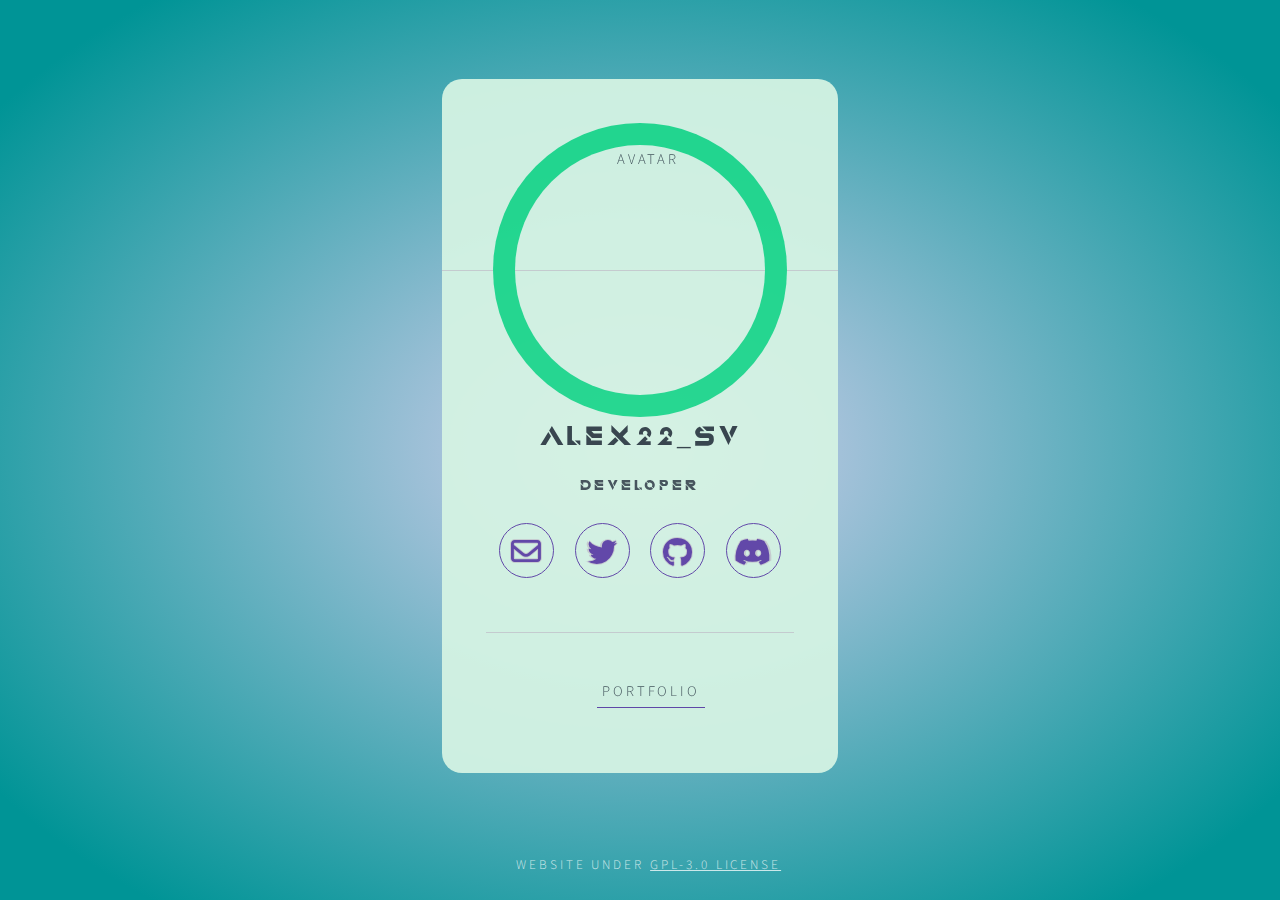
==== commit 4566d261: "Add new font family and apply it to title" ====
--- a/index.html
+++ b/index.html
@@ -17,12 +17,12 @@
 		<section id="main">
 			<header>
 				<span class="avatar"><img src="/images/avatar.png" alt="Avatar"></span>
-				<h1>Alex22_SV</h1>
-				<p>Developer</p>
+				<h1 class="ff-quantum">Alex22_SV</h1>
+				<p class="ff-quantum">Developer</p>
 			</header>
 			<footer>
 				<ul class="icons">
-					<li><a href="mailto:ae22mp@gmail.com" class="fa-solid fa-envelope"></a></li>
+					<li><a href="mailto:ae22mp@gmail.com" class="fa-solid fa-envelope">Email</a></li>
 					<li><a href="https://twitter.com/Alex22_SV" class="fa-brands fa-twitter" target="_blank">Twitter</a></li>
 					<!-- <li><a href="#" class="fa-brands fa-instagram" target="_blank">Instagram</a></li> -->
 					<li><a href="https://github.com/Alex22sv" class="fa-brands fa-github" target="_blank">GitHub</a></li>
--- a/assets/css/main.css
+++ b/assets/css/main.css
@@ -1,6 +1,16 @@
 
 @import url("http://fonts.googleapis.com/css?family=Source+Sans+Pro:300");
 
+/* Custom fonts */
+@font-face {
+    font-family: "Quantum";
+    src: url("../fonts/Quantum.otf");
+    font-weight: normal;
+    font-style: normal;
+}
+.ff-quantum {
+    font-family: 'Quantum';
+}
 
 /* Reset */
 
@@ -136,7 +146,6 @@
 
 h1 {
     font-size: 1.85em;
-    letter-spacing: 0.22em;
     margin: 0 0 0.525em 0;
 }
 
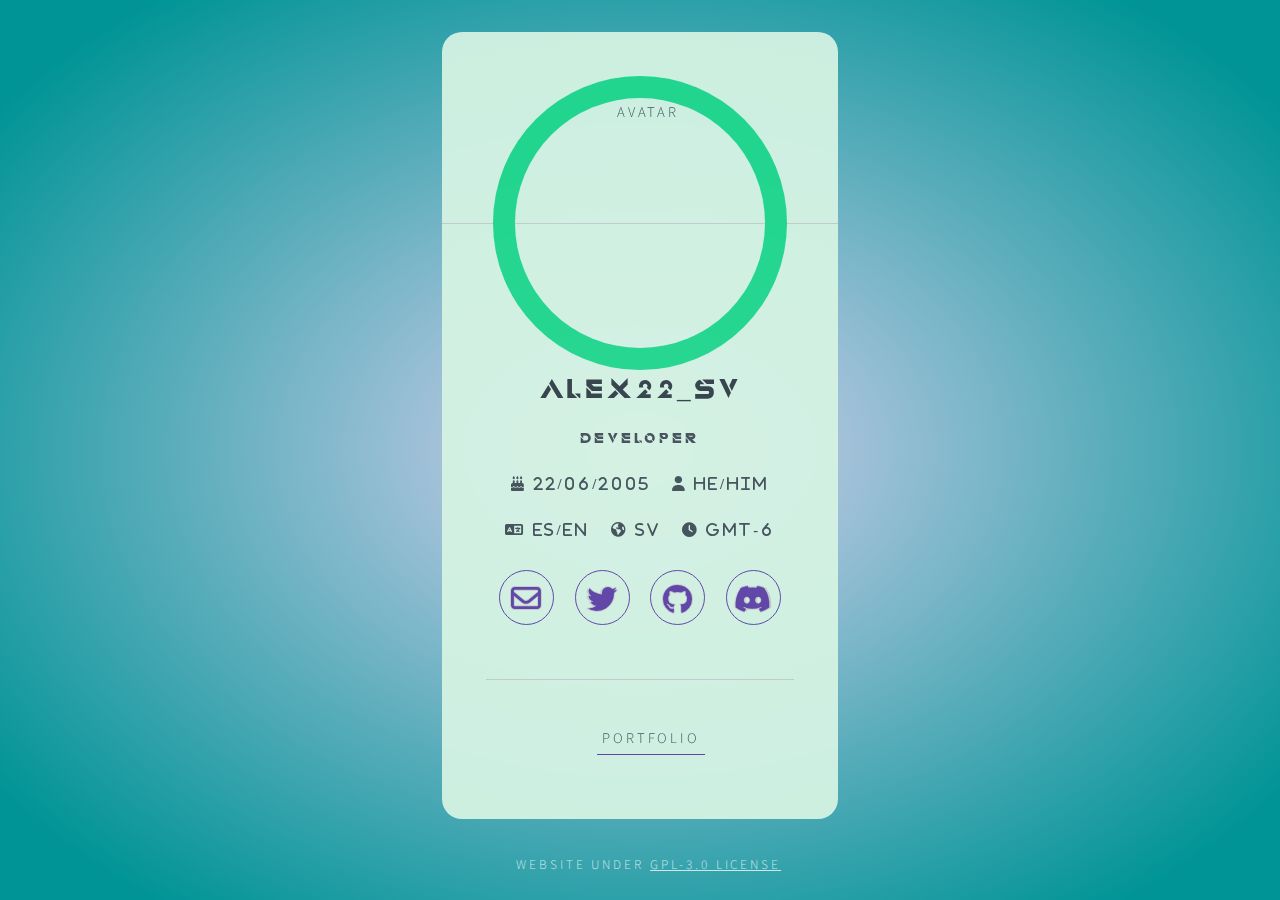
==== commit b7b87a3d: "Add about me" ====
--- a/index.html
+++ b/index.html
@@ -22,6 +22,15 @@
 			</header>
 			<footer>
 				<ul class="icons">
+					<li class="fa-solid fa-cake-candles"> 22/06/2005</li>
+					<li class="fa-solid fa-user"> he/him</li>
+				</ul>
+				<ul class="icons">
+					<li class="fa-solid fa-language"> es/en</li>
+					<li class="fa-solid fa-earth-americas"> SV</li>
+					<li class="fa-solid fa-clock"> GMT-6</li>
+				</ul>
+				<ul class="icons">
 					<li><a href="mailto:ae22mp@gmail.com" class="fa-solid fa-envelope">Email</a></li>
 					<li><a href="https://twitter.com/Alex22_SV" class="fa-brands fa-twitter" target="_blank">Twitter</a></li>
 					<!-- <li><a href="#" class="fa-brands fa-instagram" target="_blank">Instagram</a></li> -->
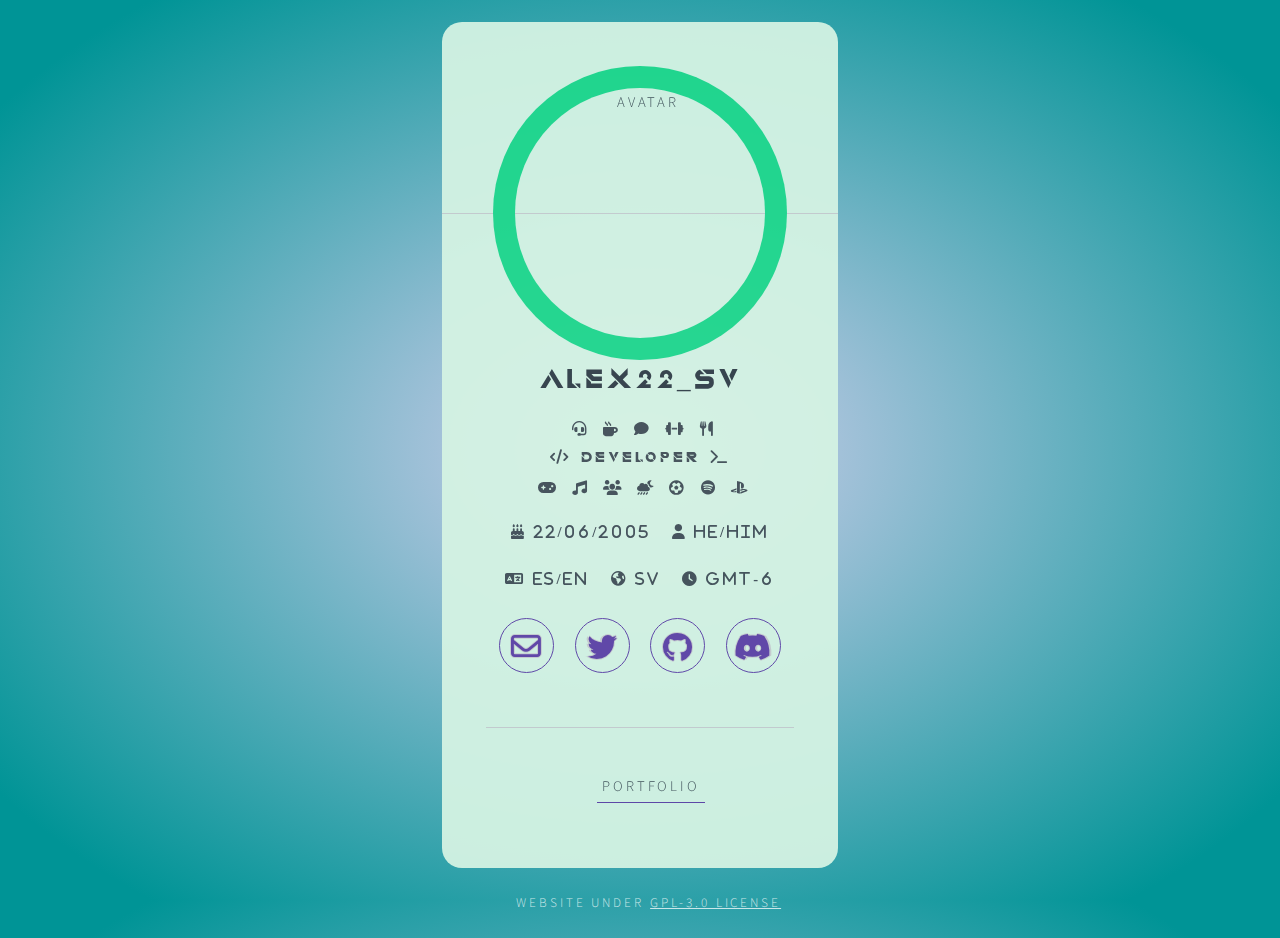
==== commit 1e723064: "Add emojis as decoration" ====
--- a/index.html
+++ b/index.html
@@ -11,6 +11,9 @@
 	<noscript><link rel="stylesheet" href="assets/css/noscript.css" /></noscript>
 </head>
 <body >
+	<div id="background">
+
+	</div>
 	<!-- Wrapper -->
 	<div id="wrapper">
 		<!-- Main -->
@@ -18,7 +21,29 @@
 			<header>
 				<span class="avatar"><img src="/images/avatar.png" alt="Avatar"></span>
 				<h1 class="ff-quantum">Alex22_SV</h1>
-				<p class="ff-quantum">Developer</p>
+				<ul class="icons2">
+					<li class="fa-solid fa-headset"></li>
+					<li class="fa-solid fa-mug-hot"></li>
+					<li class="fa-solid fa-comment"></li>
+					<li class="fa-solid fa-dumbbell"></li>
+					<li class="fa-solid fa-utensils"></li>
+					
+				</ul>
+				<p class="ff-quantum" style="padding: 0;margin:0;"><i class="fa-solid fa-code"></i> Developer <i class="fa-solid fa-terminal"></i></p>
+				<ul class="icons2">
+					<li class="fa-solid fa-gamepad"></li>
+					<li class="fa-solid fa-music"></li>
+					<li class="fa-solid fa-users"></li>
+					<li class="fa-solid fa-cloud-moon-rain"></li>
+					<li class="fa-solid fa-futbol"></li>
+					<li class="fa-brands fa-spotify"></li>
+					<li class="fa-brands fa-playstation"></li>
+					
+				</ul>
+				<div class="margin1">
+					<p></p>
+				</div>
+				
 			</header>
 			<footer>
 				<ul class="icons">
@@ -38,6 +63,7 @@
 					<li><a href="https://discord.com/users/435534715831975938" class="fa-brands fa-discord" target="_blank">Discord</a></li>
 					<!-- <li><a href="https://www.reddit.com/user/Alex22_SV" class="fa-brands fa-reddit" target="_blank">Reddit</a></li> -->
 				</ul>
+			
 				<hr>
 				<ul class="menu">
 					<li><a href="./portfolio.html">Portfolio</a></li>
--- a/assets/css/main.css
+++ b/assets/css/main.css
@@ -201,6 +201,87 @@
 }
 .icon > .label {
     display: none;
+}
+
+
+
+/* Icons 2 */
+
+.icon2 {
+    text-decoration: none;
+    position: relative;
+    border-bottom: none;
+}
+.icon2:before {
+    -moz-osx-font-smoothing: grayscale;
+    -webkit-font-smoothing: antialiased;
+    font-family: FontAwesome;
+    font-style: normal;
+    font-weight: normal;
+    text-transform: none !important;
+}
+.icon2 > .label {
+    display: none;
+}
+
+
+ul.icons2 {
+    cursor: default;
+    list-style: none;
+    padding-left: 0;
+    margin: 0;
+    padding: 0;
+}
+ul.icons2 li {
+    display: inline-block;
+}
+ul.icons2 li a {
+    text-decoration: none;
+    position: relative;
+    display: block;
+    width: 3.75em;
+    height: 3.75em;
+    border-radius: 100%;
+    border: solid 1px #5e42a6;
+    line-height: 3.75em;
+    overflow: hidden;
+    text-align: center;
+    text-indent: 3.75em;
+    white-space: nowrap;
+}
+ul.icons2 li a:before {
+    -moz-osx-font-smoothing: grayscale;
+    -webkit-font-smoothing: antialiased;
+    font-style: normal;
+    font-weight: normal;
+    text-transform: none !important;
+}
+ul.icons2 li a:before {
+    color: #5e42a6;
+    text-shadow: 1.25px 0px 0px #c8cccf, -1.25px 0px 0px #c8cccf, 0px 1.25px 0px #c8cccf, 0px -1.25px 0px #c8cccf;
+}
+ul.icons2 li a:before {
+    position: absolute;
+    top: 0;
+    left: 0;
+    width: inherit;
+    height: inherit;
+    font-size: 1.85rem;
+    line-height: inherit;
+    text-align: center;
+    text-indent: 0;
+}
+ul.icons2 li a:hover {
+    border-color: #1fd78d;
+}
+@media screen and (max-width: 480px) {
+    ul.icons2 li a:before {
+        font-size: 1.5rem;
+    }
+
+}
+.margin1 {
+    margin-bottom: 15px;
 }
 
 /* List */
@@ -377,7 +458,6 @@
 #footer .license li:first-child {
     border-left: 0;
 }
-
 /* Wrapper */
 #wrapper {
     display: -moz-flex;
@@ -404,6 +484,7 @@
     min-height: 100%;
     padding: 1.5em;
     z-index: 2;
+    
 }
 #wrapper > * {
     z-index: 1;
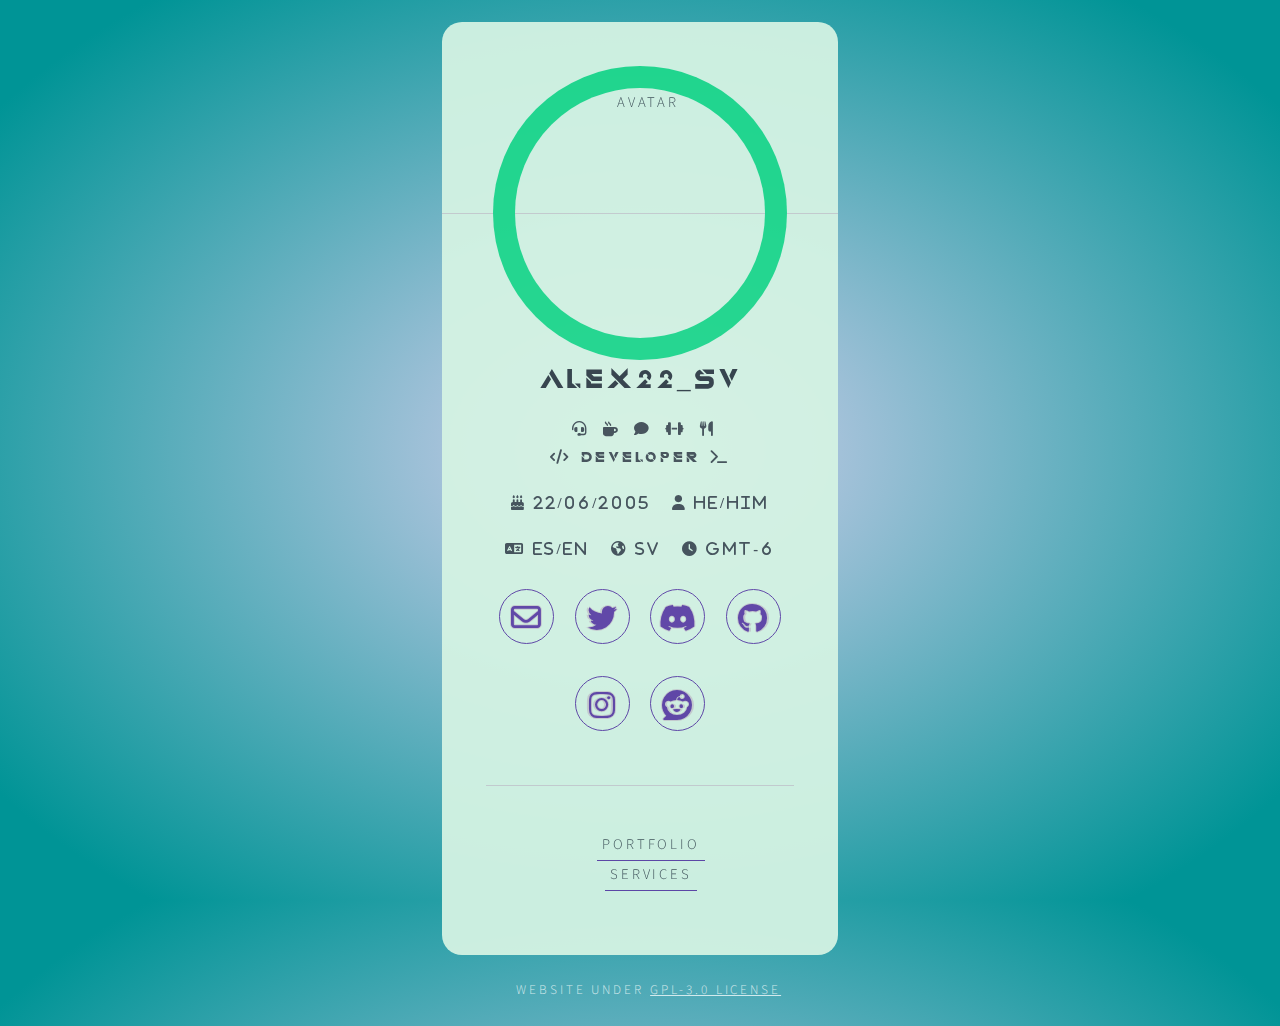
==== commit 71bd6d5a: "Add footer script, services page and update footer" ====
--- a/index.html
+++ b/index.html
@@ -30,7 +30,7 @@
 					
 				</ul>
 				<p class="ff-quantum" style="padding: 0;margin:0;"><i class="fa-solid fa-code"></i> Developer <i class="fa-solid fa-terminal"></i></p>
-				<ul class="icons2">
+				<!-- <ul class="icons2">
 					<li class="fa-solid fa-gamepad"></li>
 					<li class="fa-solid fa-music"></li>
 					<li class="fa-solid fa-users"></li>
@@ -39,7 +39,7 @@
 					<li class="fa-brands fa-spotify"></li>
 					<li class="fa-brands fa-playstation"></li>
 					
-				</ul>
+				</ul> -->
 				<div class="margin1">
 					<p></p>
 				</div>
@@ -58,24 +58,26 @@
 				<ul class="icons">
 					<li><a href="mailto:ae22mp@gmail.com" class="fa-solid fa-envelope">Email</a></li>
 					<li><a href="https://twitter.com/Alex22_SV" class="fa-brands fa-twitter" target="_blank">Twitter</a></li>
-					<!-- <li><a href="#" class="fa-brands fa-instagram" target="_blank">Instagram</a></li> -->
+					<li><a href="https://discord.com/users/435534715831975938" class="fa-brands fa-discord" target="_blank">Discord</a></li>
 					<li><a href="https://github.com/Alex22sv" class="fa-brands fa-github" target="_blank">GitHub</a></li>
-					<li><a href="https://discord.com/users/435534715831975938" class="fa-brands fa-discord" target="_blank">Discord</a></li>
-					<!-- <li><a href="https://www.reddit.com/user/Alex22_SV" class="fa-brands fa-reddit" target="_blank">Reddit</a></li> -->
+				</ul>
+				<ul class="icons">
+					<li><a href="https://www.instagram.com/alex.sv22/" class="fa-brands fa-instagram" target="_blank">Instagram</a></li>
+					<li><a href="https://www.reddit.com/user/Alex22_SV" class="fa-brands fa-reddit" target="_blank">Reddit</a></li>
 				</ul>
 			
 				<hr>
 				<ul class="menu">
 					<li><a href="./portfolio.html">Portfolio</a></li>
+					<li><a href="./services.html">Services</a></li>
 				</ul>
 			</footer>
 		</section>
-		<!-- Footer -->
-		<footer id="footer">
-			<ul class="license">
-				<li>Website under <a href="https://github.com/Alex22sv/SitioWeb/blob/main/LICENSE"><u>GPL-3.0 license</u></a></li>
-			</ul>
+		<footer id="footer" class="mainFooter">
+        
 		</footer>
+		<!-- Scripts -->
+		<script src="./assets/js/footer.js"></script>
 	</div>
 	
 </body>
--- a/assets/css/main.css
+++ b/assets/css/main.css
@@ -458,6 +458,8 @@
 #footer .license li:first-child {
     border-left: 0;
 }
+
+
 /* Wrapper */
 #wrapper {
     display: -moz-flex;
